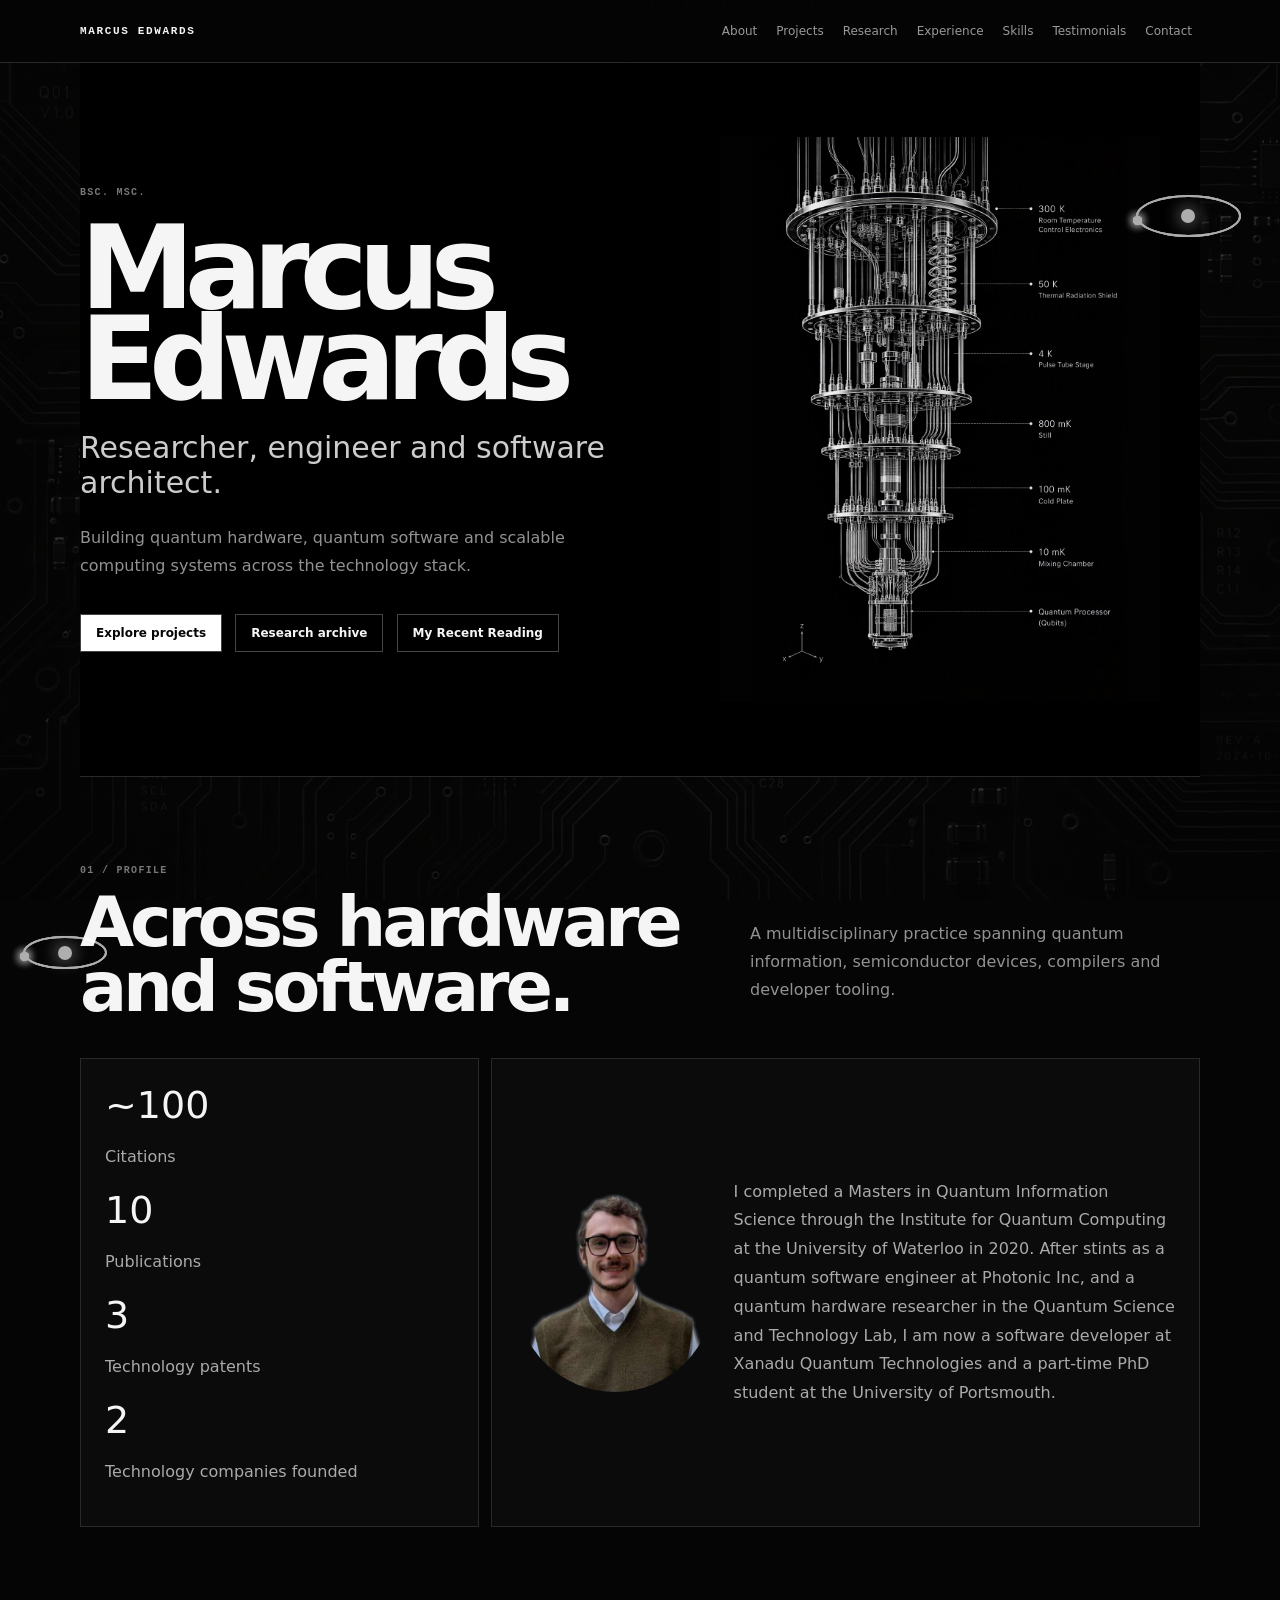
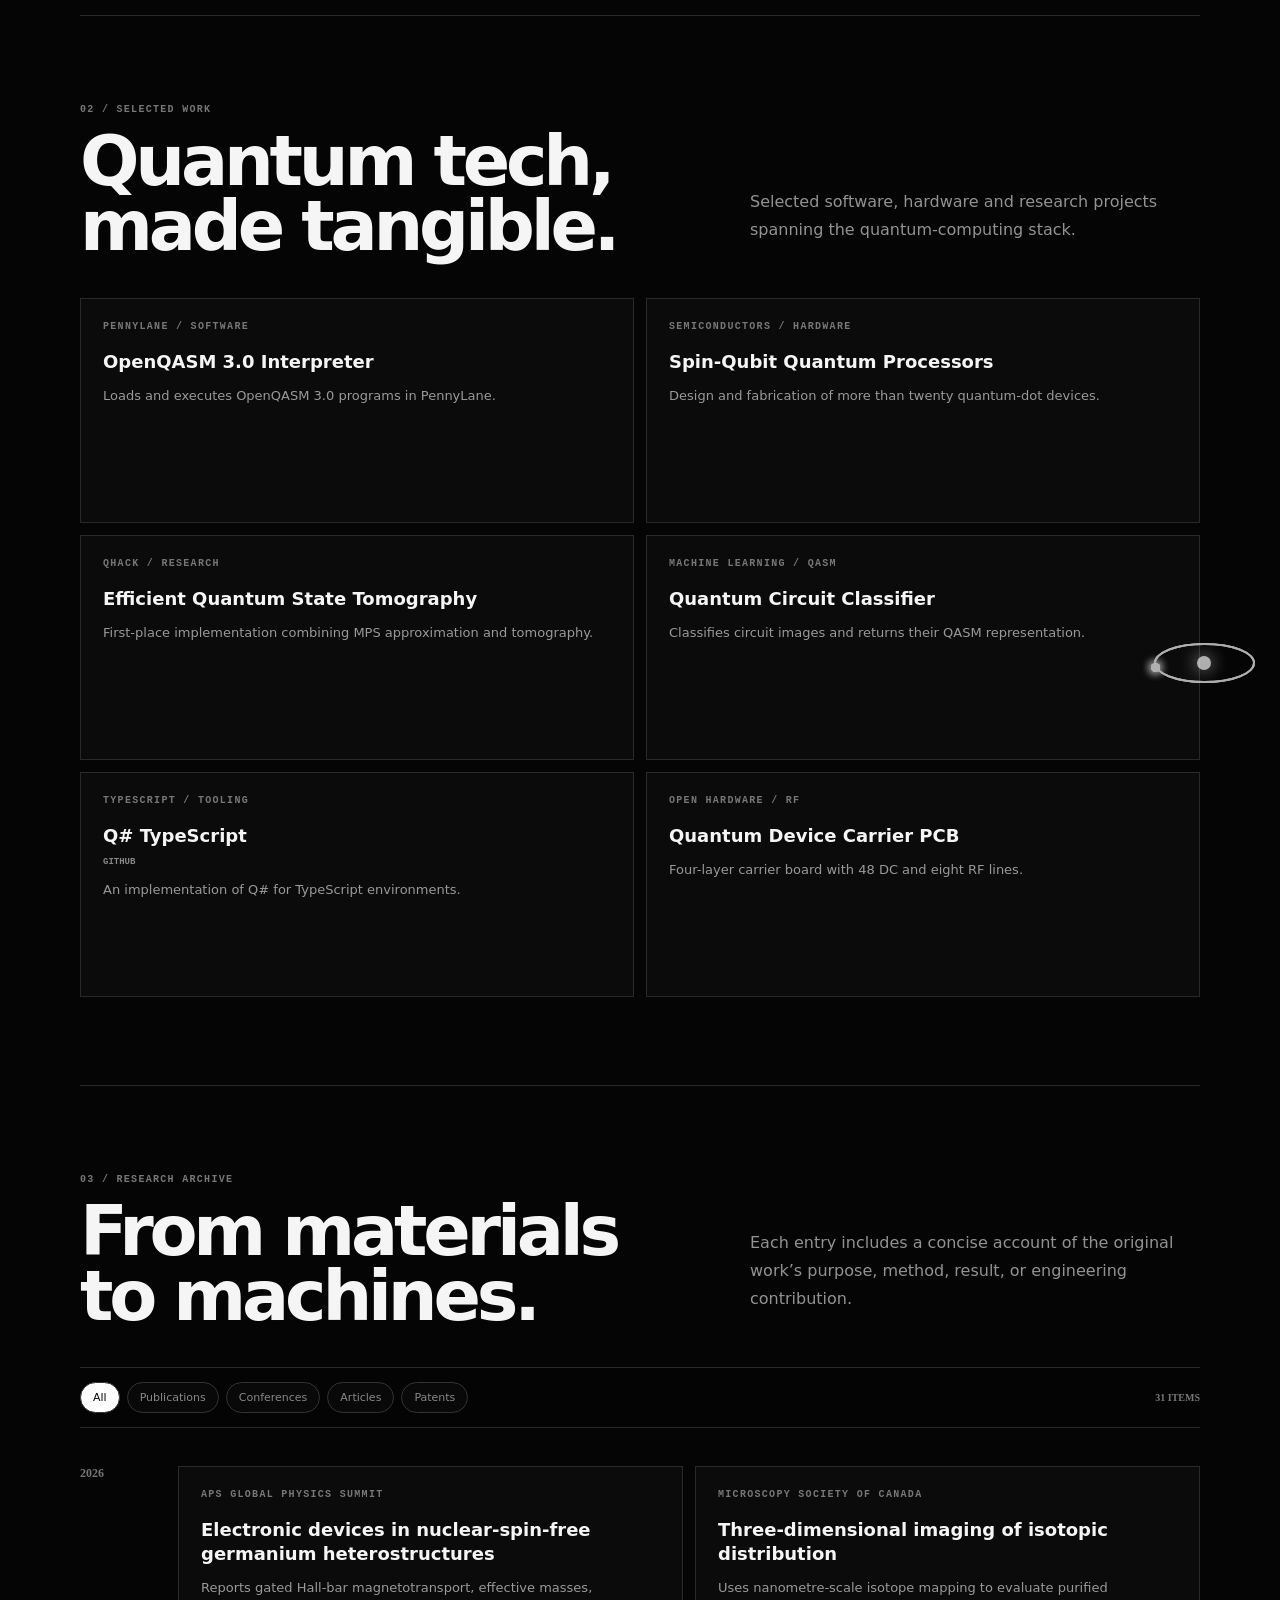
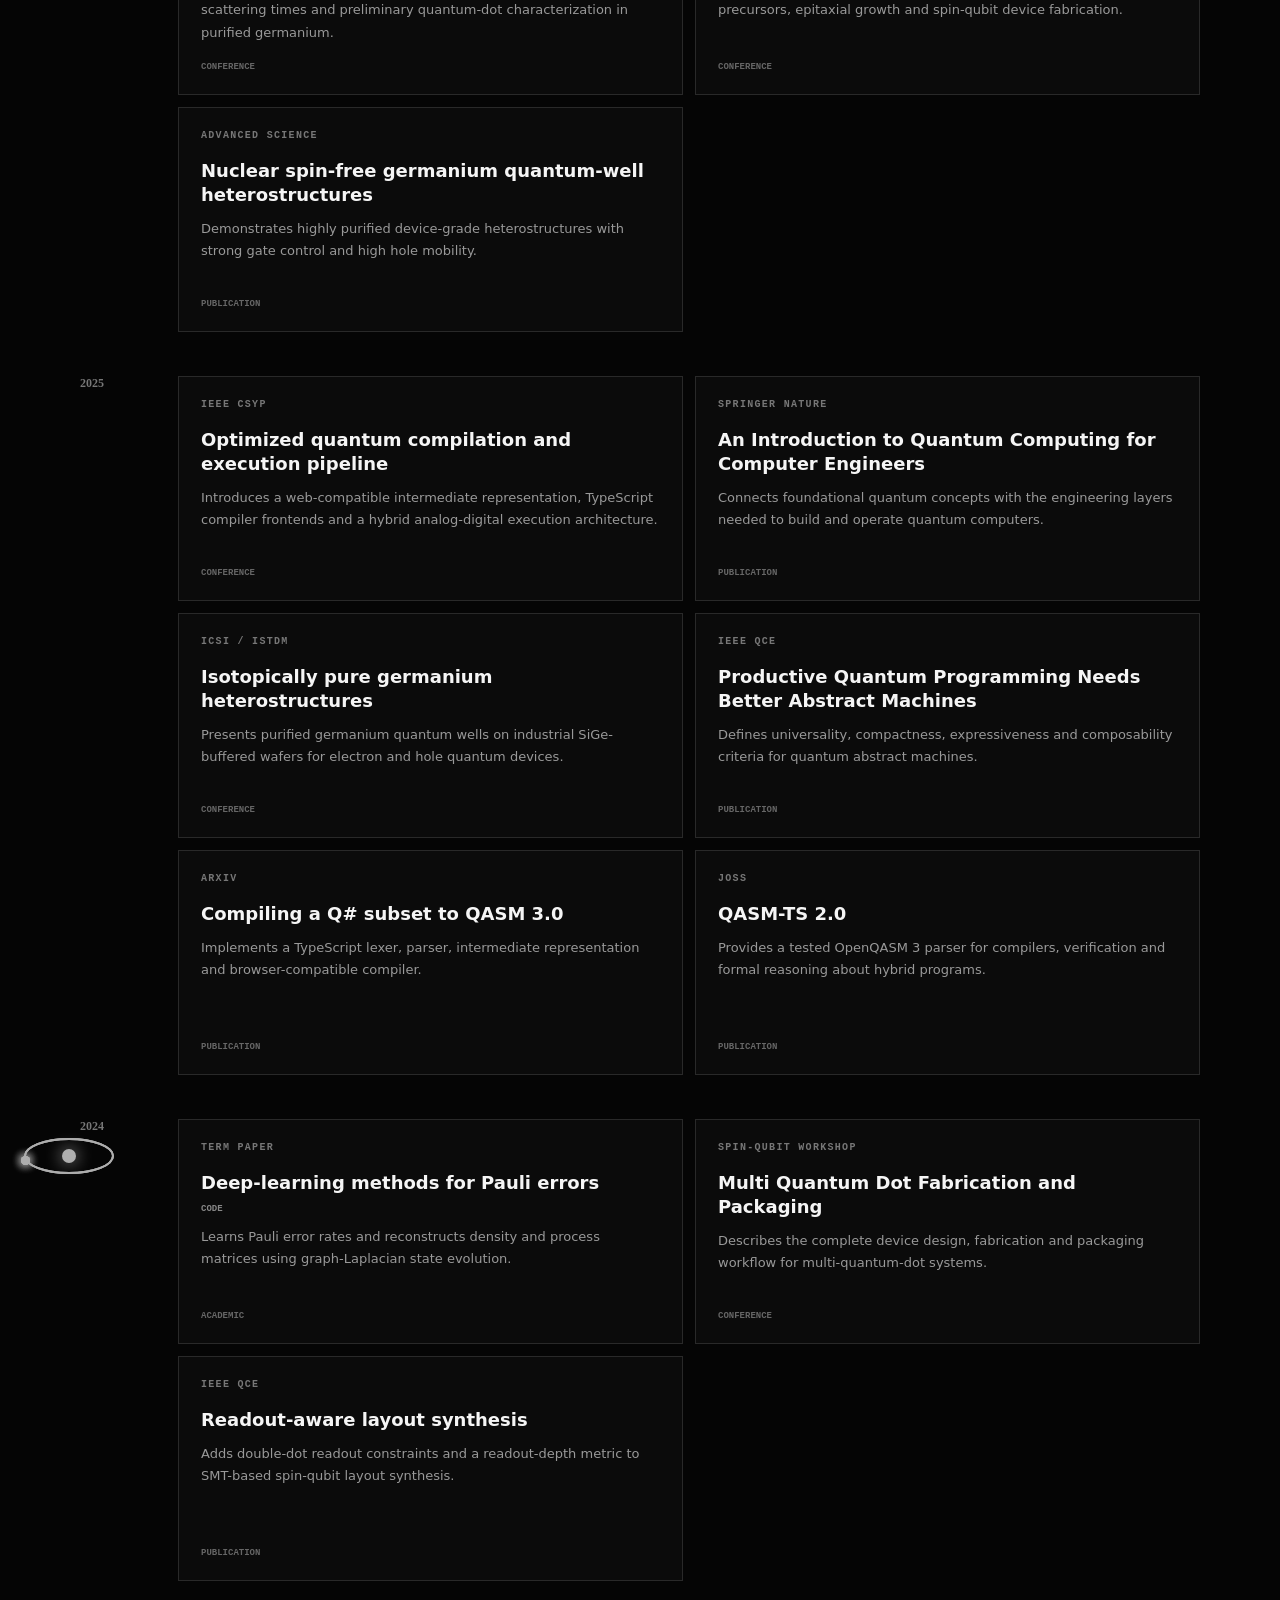
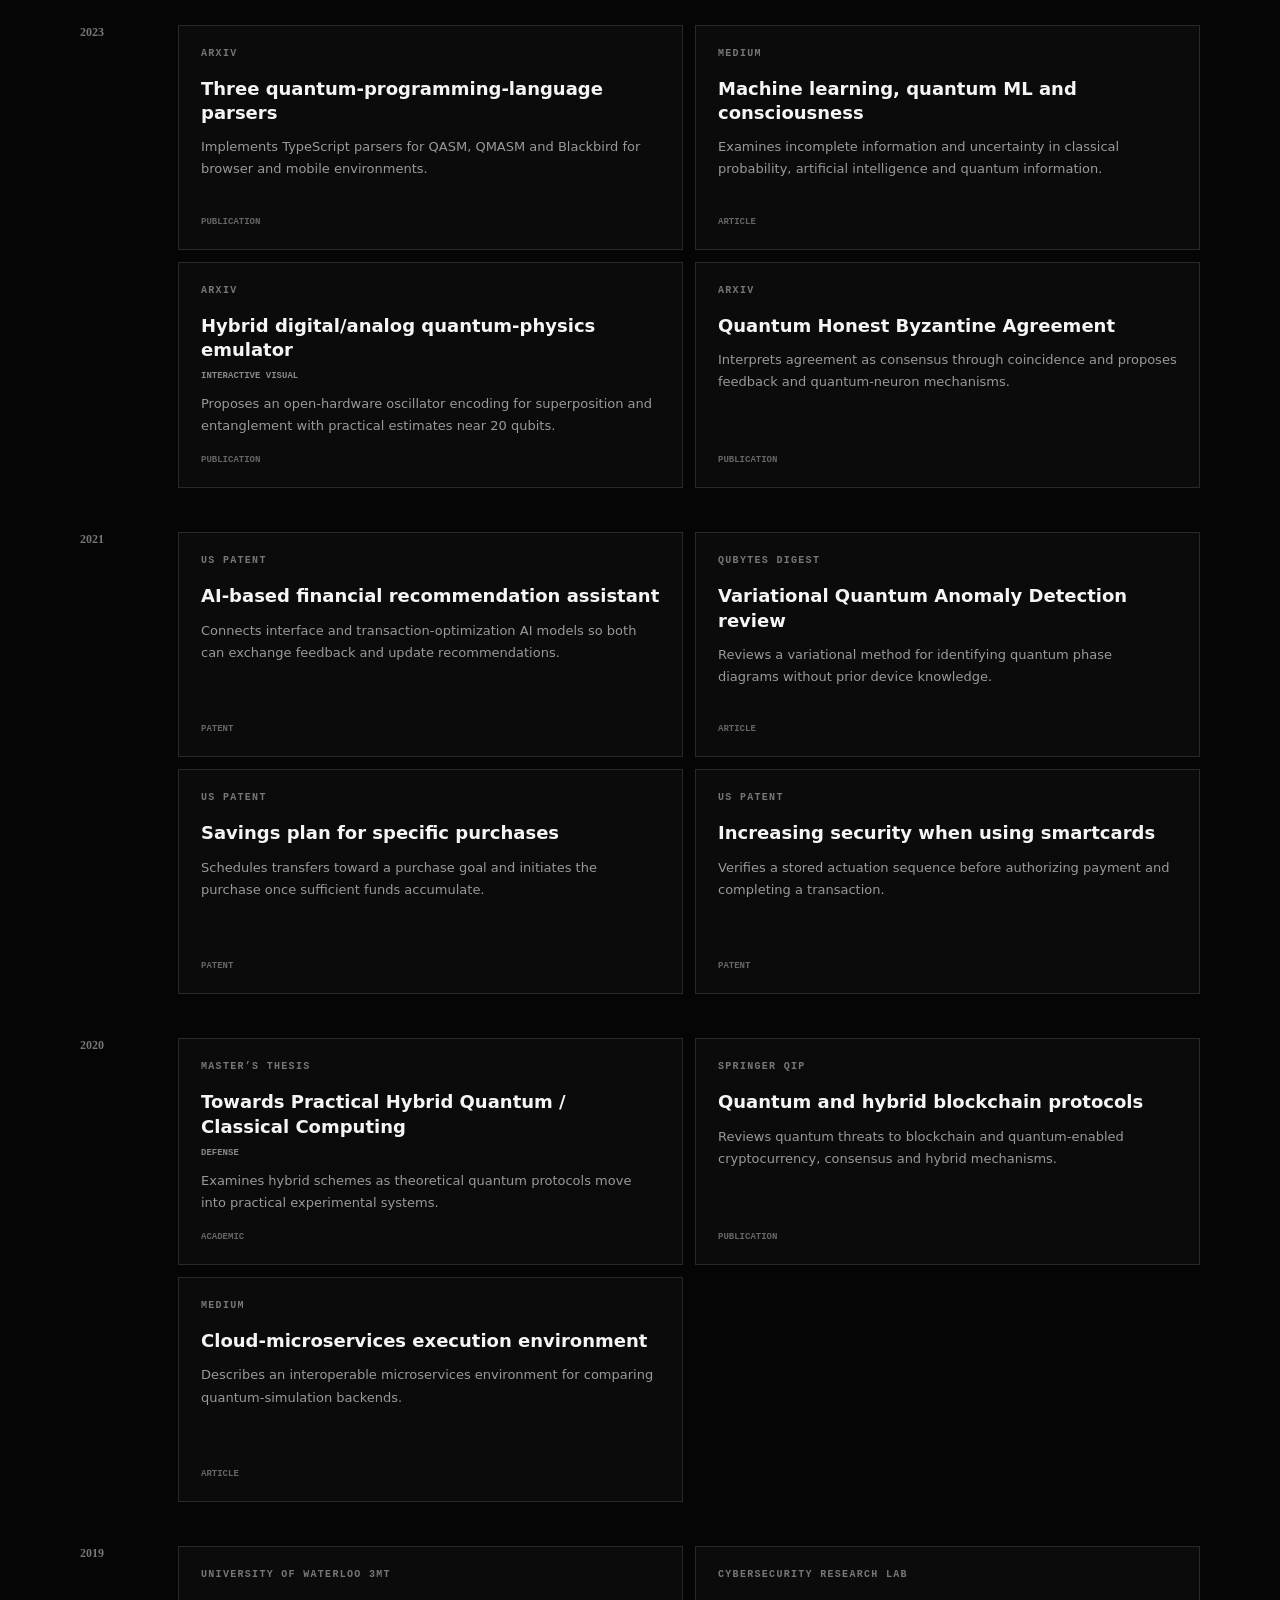
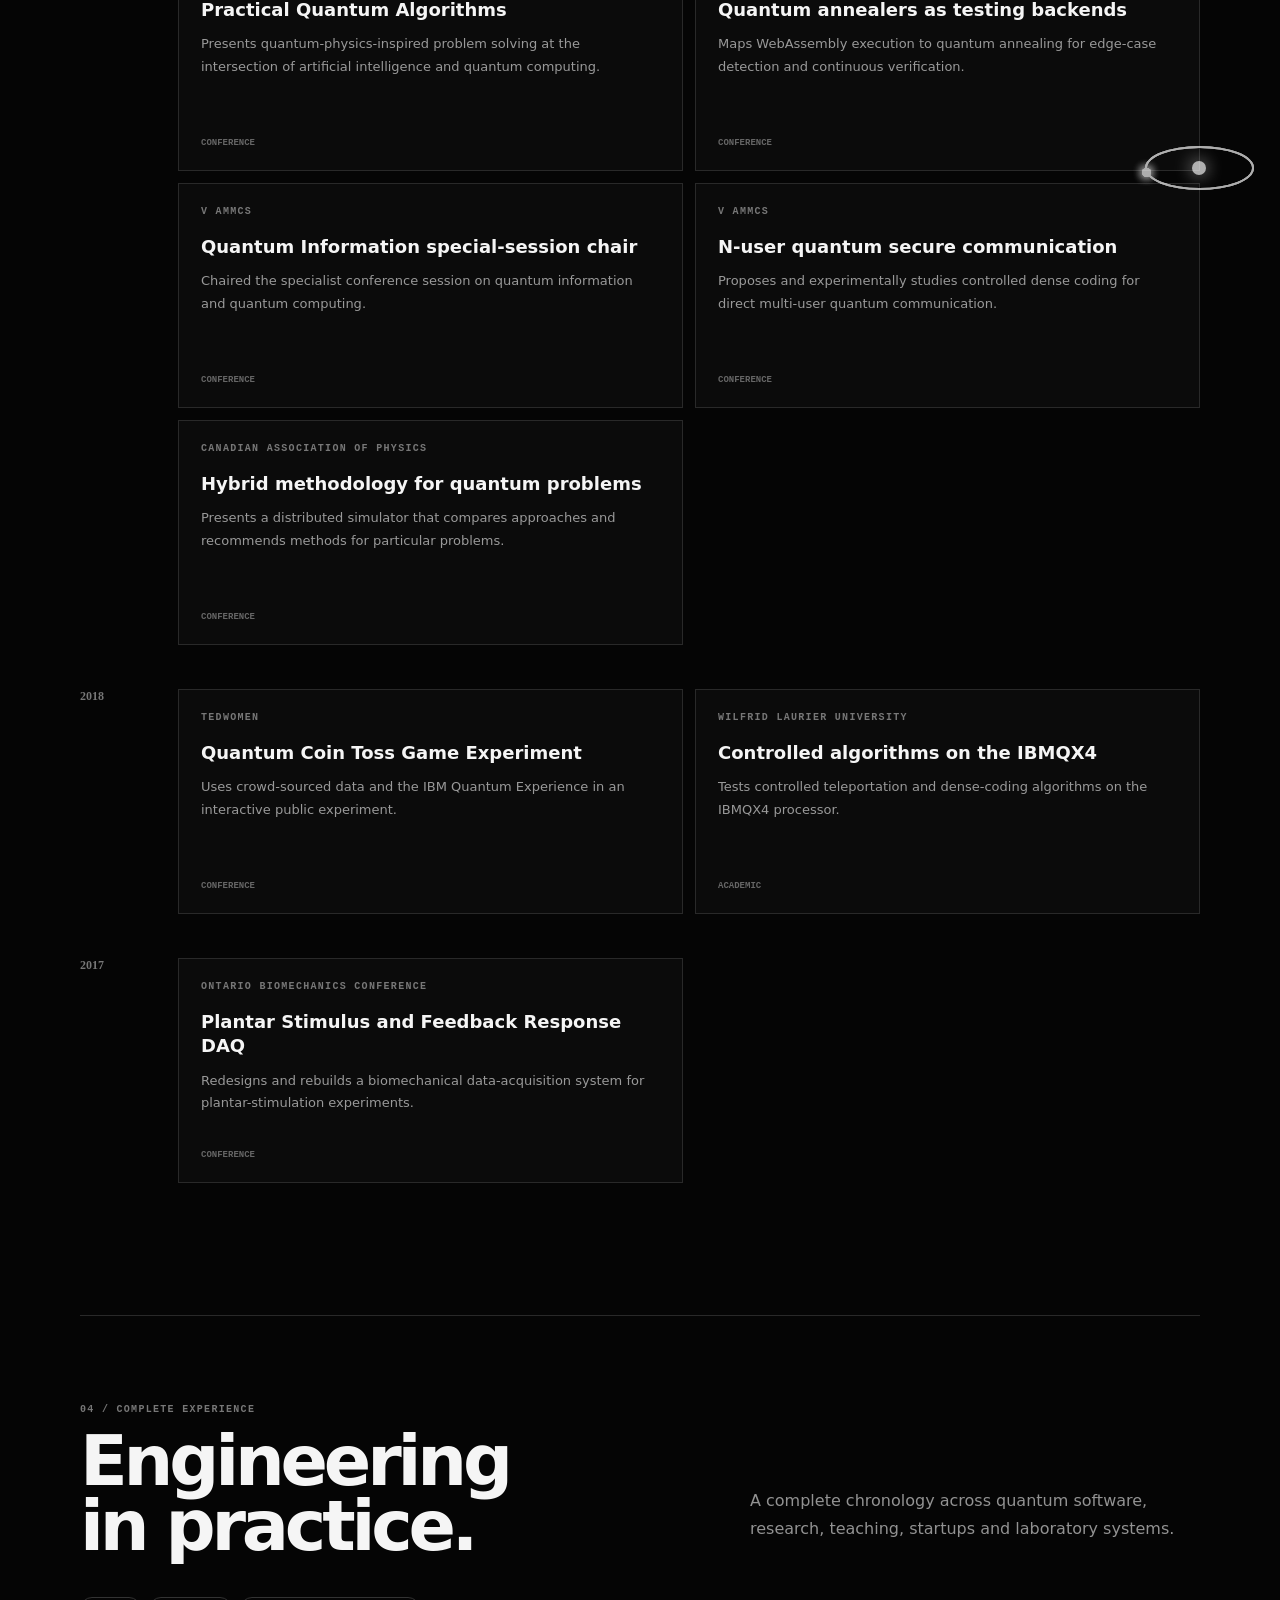
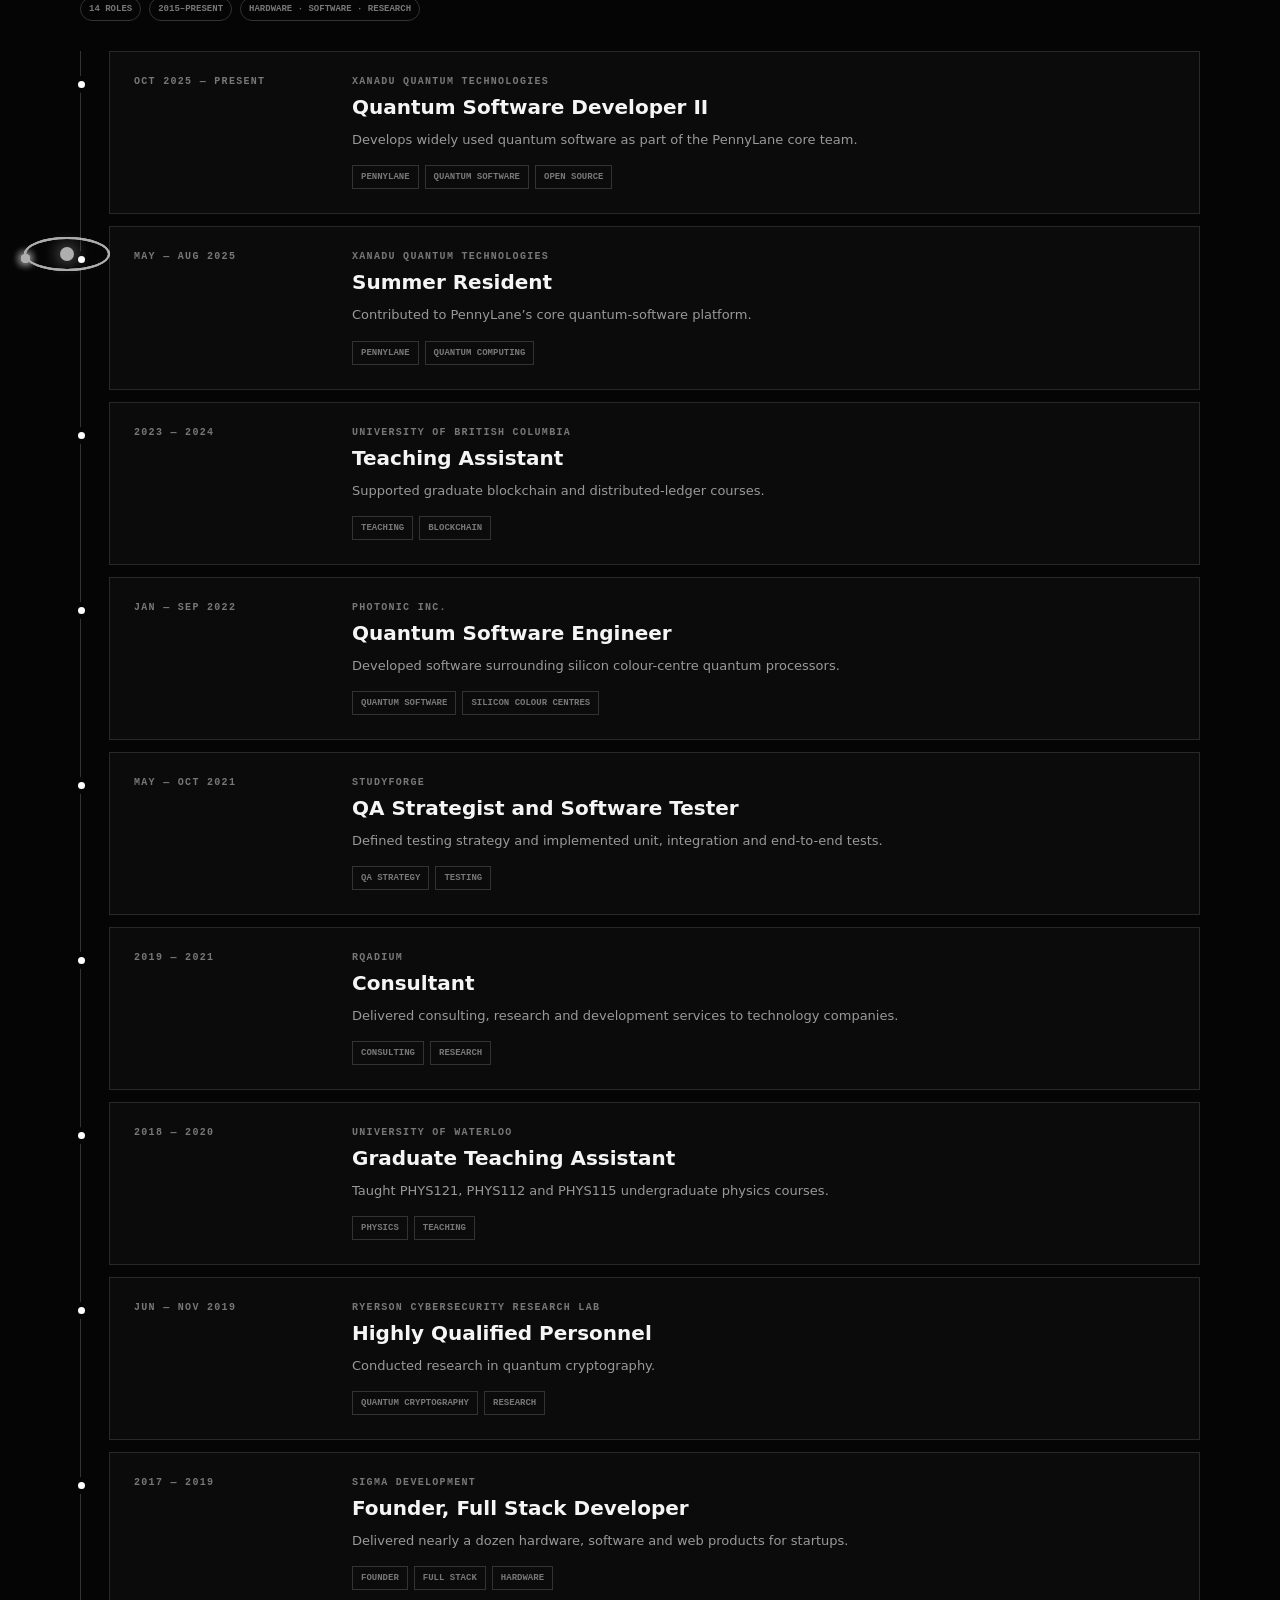
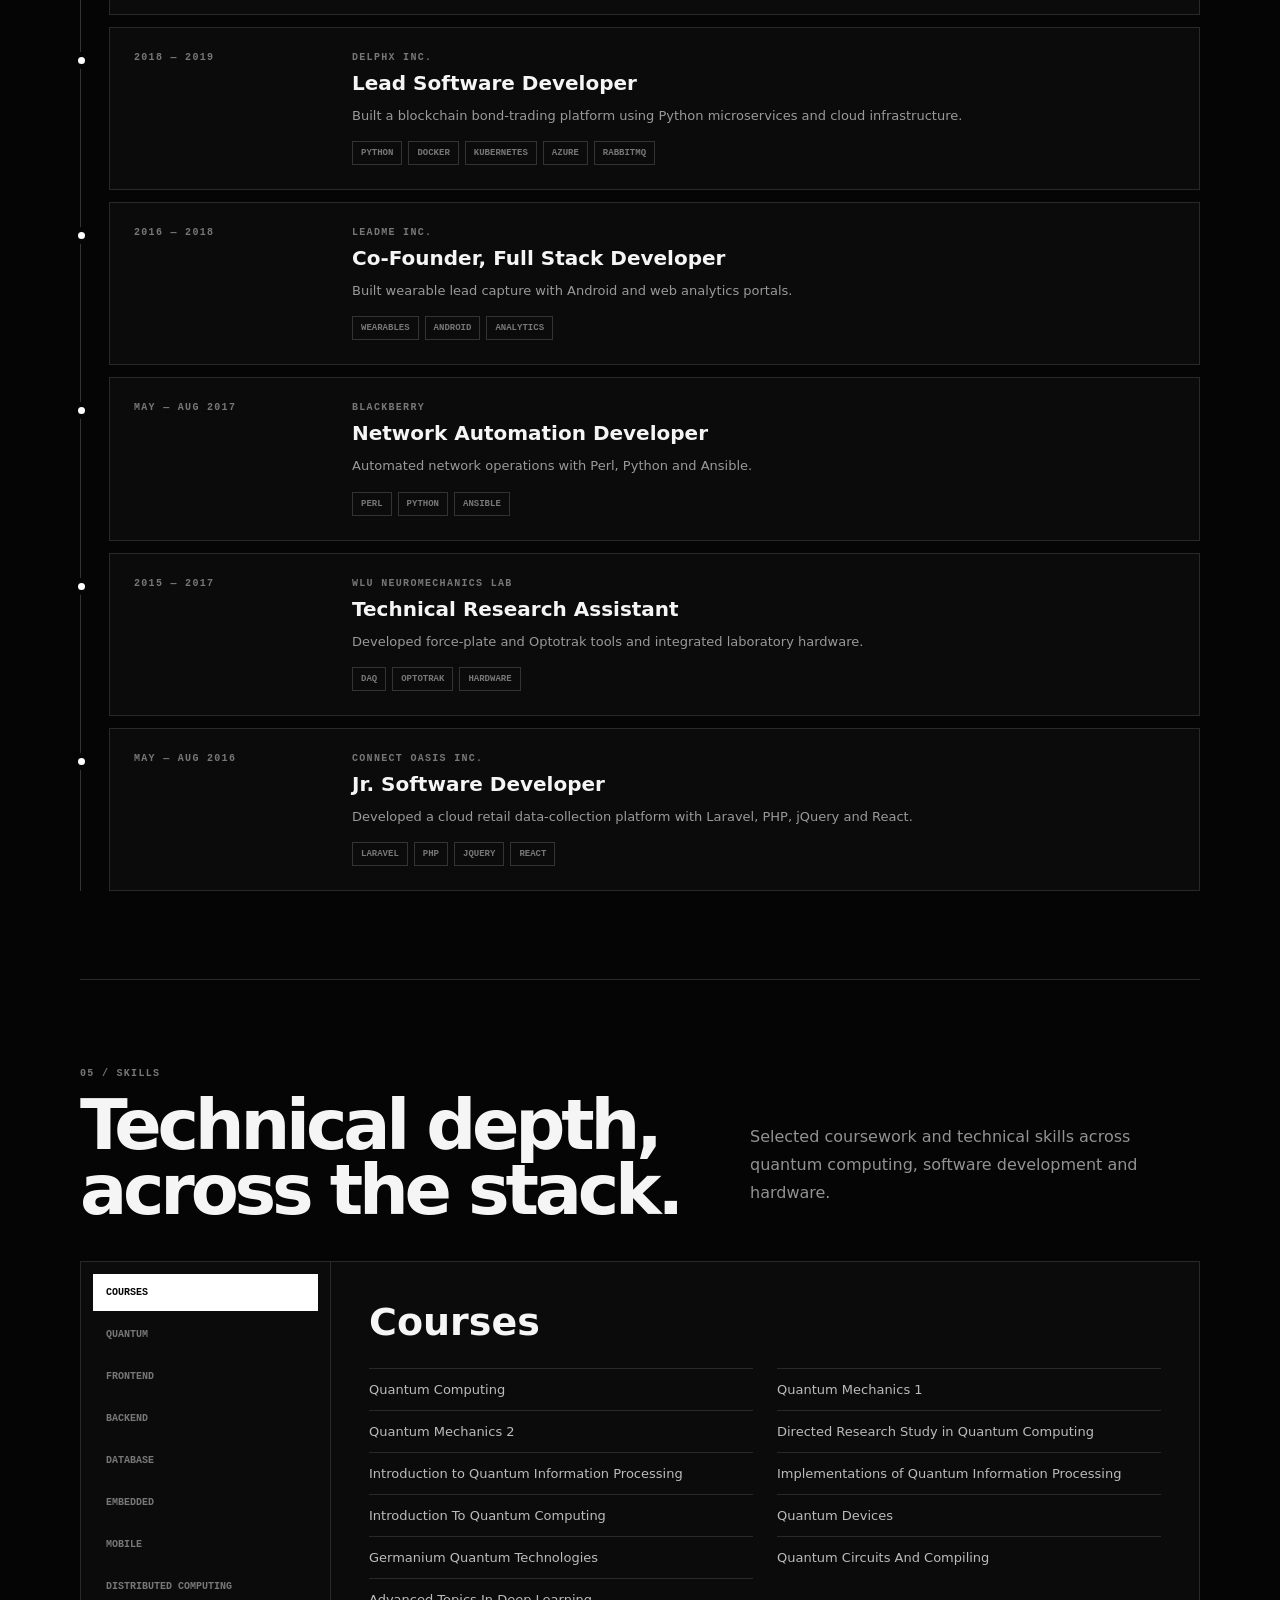
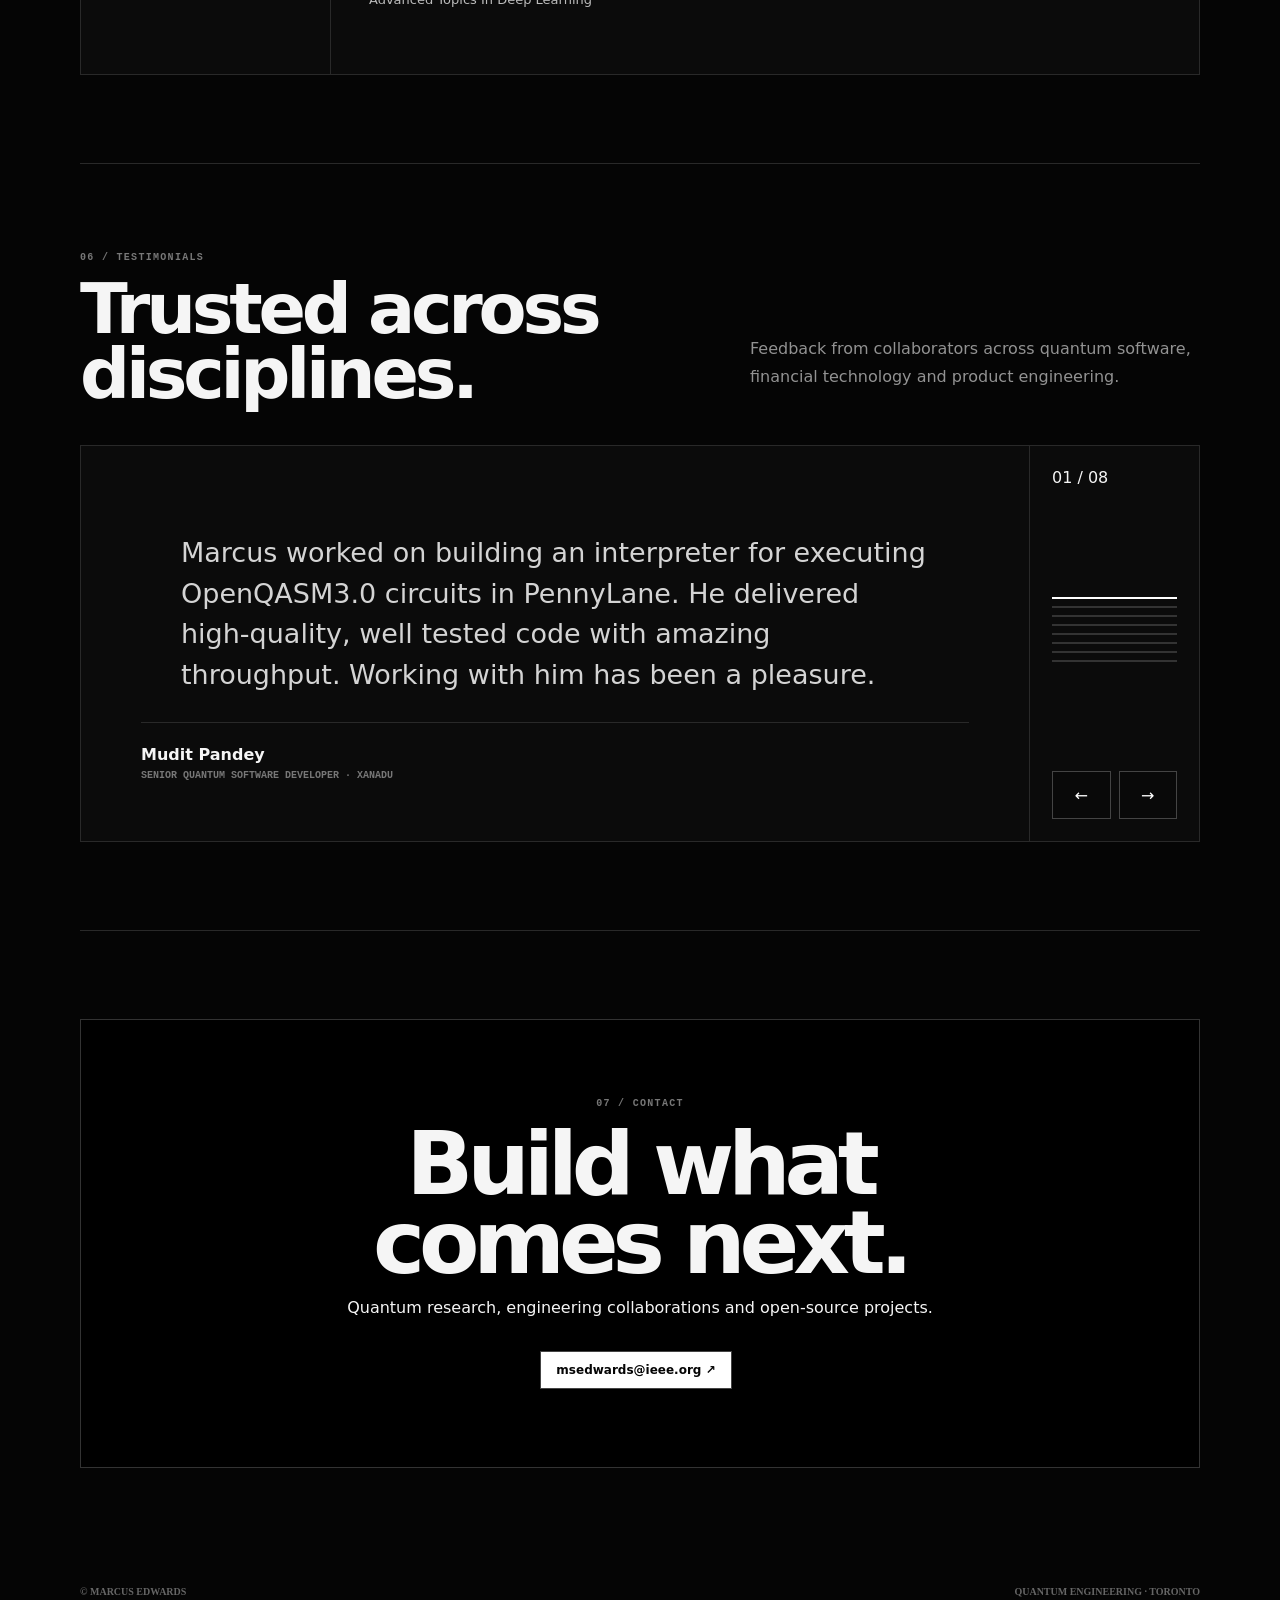
==== marcus-edwards-portfolio.html @ 4d4debf1 "Init" ====
<!doctype html>
<html lang="en">

<head>
    <meta charset="utf-8">
    <meta name="viewport" content="width=device-width,initial-scale=1">
    <meta name="description" content="Marcus Edwards quantum engineering portfolio">
    <link rel="icon" href="data:image/svg+xml,%3Csvg xmlns='http://www.w3.org/2000/svg' viewBox='0 0 64 64'%3E%3Crect width='64' height='64' rx='14' fill='%23050505'/%3E%3Cg fill='none' stroke='white' stroke-width='2.5'%3E%3Cellipse cx='32' cy='32' rx='24' ry='9'/%3E%3Cellipse cx='32' cy='32' rx='24' ry='9' transform='rotate(60 32 32)'/%3E%3Cellipse cx='32' cy='32' rx='24' ry='9' transform='rotate(120 32 32)'/%3E%3C/g%3E%3Ccircle cx='32' cy='32' r='4' fill='white'/%3E%3C/svg%3E">
    <title>Marcus Edwards | Quantum Engineer</title>
    <style>
        :root {
            --b: #050505;
            --p: #0b0b0b;
            --l: #292929;
            --t: #f5f5f5;
            --m: #929292;
            color-scheme: dark
        }

        * {
            box-sizing: border-box
        }

        html {
            scroll-behavior: smooth
        }

        body {
            position: relative;
            margin: 0;
            background: var(--b);
            color: var(--t);
            font-family: Inter, ui-sans-serif, system-ui, -apple-system, BlinkMacSystemFont, "Segoe UI", sans-serif;
            overflow-x: hidden
        }

        body:before {
            content: "";
            position: fixed;
            inset: 0;
            z-index: 0;
            background: url("circuit-background.png") center / cover no-repeat;
            opacity: .2;
            pointer-events: none
        }

        a {
            color: inherit
        }

        .site {
            position: relative;
            z-index: 1;
            overflow: hidden
        }

        .wrap,
        .navin {
            width: min(1120px, calc(100% - 32px));
            margin: auto
        }

        .nav {
            position: sticky;
            top: 0;
            z-index: 40;
            background: #050505ef;
            border-bottom: 1px solid var(--l);
            backdrop-filter: blur(14px)
        }

        .navin {
            min-height: 62px;
            display: flex;
            align-items: center;
            justify-content: space-between;
            gap: 16px
        }

        .brand {
            font: 700 11px ui-monospace, monospace;
            letter-spacing: .15em;
            text-decoration: none
        }

        .links {
            display: flex;
            gap: 3px
        }

        .links a {
            padding: 8px;
            color: #999;
            text-decoration: none;
            font-size: 12px
        }

        .links a:hover,
        .links a:focus-visible {
            color: #fff;
            outline: 1px solid #555
        }

        .hero {
            min-height: 680px;
            display: grid;
            grid-template-columns: 1.03fr .97fr;
            gap: 48px;
            align-items: center;
            padding: 58px 0;
            position: relative;
            z-index: 2;
            background-color: black;
        }

        .eyebrow,
        .idx,
        .meta,
        .date,
        .company {
            color: #777;
            font: 700 10px ui-monospace, monospace;
            letter-spacing: .13em;
            text-transform: uppercase
        }

        .hero h1 {
            font-size: clamp(62px, 9vw, 116px);
            line-height: .79;
            letter-spacing: -.085em;
            font-weight: 580;
            margin: 25px 0
        }

        .hero h2 {
            font-size: clamp(20px, 3vw, 30px);
            font-weight: 440;
            color: #ccc
        }

        .hero p,
        .head p {
            color: var(--m);
            line-height: 1.75
        }

        .btn {
            display: inline-flex;
            margin: 18px 8px 0 0;
            padding: 11px 15px;
            border: 1px solid #444;
            text-decoration: none;
            font-size: 12px;
            font-weight: 750
        }

        .btn.primary {
            background: #fff;
            color: #050505
        }

        .sketch {
            position: relative;
            min-height: 565px;
            background: #020202;
            display: grid;
            place-items: center
        }

        .sketch img {
            display: block;
            width: 100%;
            height: 565px;
            object-fit: contain
        }

        .sec {
            position: relative;
            z-index: 2;
            padding: 88px 0;
            border-top: 1px solid var(--l);
            scroll-margin-top: 62px;
        }

        .head {
            display: grid;
            grid-template-columns: 1fr minmax(270px, 450px);
            gap: 38px;
            align-items: end;
            margin-bottom: 38px
        }

        .head h2 {
            font-size: clamp(40px, 6vw, 70px);
            line-height: .93;
            letter-spacing: -.06em;
            font-weight: 580;
            margin: 14px 0 0
        }

        .grid {
            display: grid;
            grid-template-columns: repeat(2, minmax(0, 1fr));
            gap: 12px
        }

        .card {
            display: flex;
            flex-direction: column;
            min-height: 225px;
            padding: 22px;
            border: 1px solid var(--l);
            background: var(--p);
            transition: .25s
        }

        .card:hover {
            border-color: #666;
            transform: translateY(-3px);
            background: #111
        }

        .card h3 {
            font-size: 18px;
            line-height: 1.35;
            margin: 18px 0 11px
        }

        .card h3 a {
            text-decoration: none
        }

        .card h3 a:hover,
        .card h3 a:focus-visible,
        .resource-links a:hover,
        .resource-links a:focus-visible {
            text-decoration: underline
        }

        .resource-links {
            display: flex;
            gap: 12px;
            margin: -2px 0 12px;
            font: 700 9px ui-monospace, monospace;
            text-transform: uppercase
        }

        .resource-links a {
            color: #888;
            text-decoration: none
        }

        .card p {
            color: #999;
            font-size: 13px;
            line-height: 1.7;
            margin: 0
        }

        .type {
            margin-top: auto;
            padding-top: 18px;
            color: #666;
            font: 700 9px ui-monospace, monospace;
            text-transform: uppercase
        }

        .profile {
            display: grid;
            grid-template-columns: .72fr 1.28fr;
            gap: 12px
        }

        .box {
            padding: 24px;
            border: 1px solid var(--l);
            background: var(--p)
        }

        .box p {
            color: #aaa;
            line-height: 1.8
        }

        .bio-box {
            display: grid;
            grid-template-columns: minmax(140px, 30%) 1fr;
            gap: 20px;
            align-items: center
        }

        .bio-box img {
            display: block;
            width: 100%;
            aspect-ratio: 1;
            object-fit: cover;
            object-position: center 24%;
            border-radius: 50%
        }

        .stat {
            font-size: 38px
        }

        .toolbar {
            position: sticky;
            top: 62px;
            z-index: 12;
            display: flex;
            gap: 7px;
            flex-wrap: wrap;
            padding: 14px 0;
            background: #050505f5;
            border-block: 1px solid var(--l)
        }

        button {
            font: inherit
        }

        .filter {
            border: 1px solid #333;
            border-radius: 999px;
            background: #090909;
            color: #888;
            padding: 8px 12px;
            font-size: 11px;
            cursor: pointer
        }

        .filter.active {
            background: #fff;
            color: #050505
        }

        .count {
            margin-left: auto;
            color: #777;
            font: 700 10px ui-monospace;
            align-self: center
        }

        .years {
            padding-top: 38px
        }

        .year {
            display: grid;
            grid-template-columns: 78px 1fr;
            gap: 20px;
            margin-bottom: 44px
        }

        .year-label {
            color: #777;
            font: 700 12px ui-monospace
        }

        .roles {
            display: grid;
            gap: 12px;
            padding-left: 28px;
            border-left: 1px solid #333
        }

        .role {
            position: relative;
            display: grid;
            grid-template-columns: 190px 1fr;
            gap: 28px;
            padding: 24px;
            border: 1px solid var(--l);
            background: var(--p)
        }

        .role:before {
            content: "";
            position: absolute;
            left: -32px;
            top: 29px;
            width: 7px;
            height: 7px;
            border-radius: 50%;
            background: #fff;
            box-shadow: 0 0 0 5px var(--b)
        }

        .role h3 {
            margin: 8px 0 10px;
            font-size: 20px
        }

        .role p {
            margin: 0;
            color: #999;
            font-size: 13px;
            line-height: 1.7
        }

        .tags {
            display: flex;
            gap: 6px;
            flex-wrap: wrap;
            margin-top: 14px
        }

        .tag,
        .pill {
            padding: 6px 8px;
            border: 1px solid #333;
            color: #777;
            font: 700 9px ui-monospace, monospace;
            text-transform: uppercase
        }

        .summary {
            display: flex;
            gap: 8px;
            flex-wrap: wrap;
            margin-bottom: 30px
        }

        .pill {
            border-radius: 999px
        }

        .skills {
            display: grid;
            grid-template-columns: 250px 1fr;
            border: 1px solid var(--l);
            background: var(--p)
        }

        .tabs {
            padding: 12px;
            border-right: 1px solid var(--l);
            display: grid;
            gap: 5px;
            align-content: start
        }

        .tab {
            padding: 12px;
            border: 1px solid transparent;
            background: transparent;
            color: #777;
            text-align: left;
            font: 700 10px ui-monospace, monospace;
            text-transform: uppercase;
            cursor: pointer
        }

        .tab.active {
            background: #fff;
            color: #050505
        }

        .panel {
            padding: 38px;
            min-height: 380px
        }

        .panel h3 {
            font-size: 38px;
            margin: 0 0 24px
        }

        .skill-list {
            display: grid;
            grid-template-columns: 1fr 1fr;
            gap: 0 24px;
            list-style: none;
            padding: 0
        }

        .skill-list li {
            padding: 13px 0;
            border-top: 1px solid #292929;
            color: #bbb;
            font-size: 13px
        }

        .test {
            display: grid;
            grid-template-columns: 1fr 170px;
            min-height: 390px;
            border: 1px solid var(--l);
            background: var(--p)
        }

        .quote {
            padding: clamp(28px, 6vw, 60px);
            display: flex;
            flex-direction: column
        }

        .copy {
            font-size: clamp(18px, 2.4vw, 27px);
            line-height: 1.5;
            color: #d4d4d4
        }

        .person {
            margin-top: auto;
            padding-top: 22px;
            border-top: 1px solid #292929
        }

        .person span {
            display: block;
            margin-top: 6px;
            color: #777;
            font: 700 10px ui-monospace, monospace;
            text-transform: uppercase
        }

        .testside {
            padding: 22px;
            border-left: 1px solid var(--l);
            display: flex;
            flex-direction: column;
            justify-content: space-between
        }

        .dots {
            display: grid;
            gap: 7px
        }

        .dot {
            height: 2px;
            border: 0;
            background: #333;
            cursor: pointer
        }

        .dot.active {
            background: #fff
        }

        .controls {
            display: grid;
            grid-template-columns: 1fr 1fr;
            gap: 8px
        }

        .controls button {
            min-height: 48px;
            border: 1px solid #444;
            background: #090909;
            color: #fff;
            cursor: pointer
        }

        .contact {
            text-align: center;
            padding: 78px 24px;
            border: 1px solid #333;
            background-color: black;
        }

        .contact h2 {
            font-size: clamp(44px, 8vw, 88px);
            line-height: .9;
            letter-spacing: -.07em;
            margin: 15px
        }

        .foot {
            display: flex;
            justify-content: space-between;
            padding: 30px 0 45px;
            color: #666;
            font: 700 10px ui-monospace
        }

        .atom {
            --s: 120px;
            --d: 15s;
            position: absolute;
            z-index: 7;
            width: var(--s);
            height: var(--s);
            pointer-events: none;
            opacity: .68
        }

        .nucleus {
            position: absolute;
            left: 50%;
            top: 50%;
            z-index: 4;
            width: 14px;
            height: 14px;
            border-radius: 50%;
            background: #fff;
            box-shadow: 0 0 18px #fff;
            transform: translate(-50%, -50%)
        }

        .orbit {
            position: absolute;
            left: 10%;
            top: 34%;
            width: 80%;
            height: 32%;
            border: 2px solid #ffffffdd;
            border-radius: 50%;
            transform-origin: center
        }

        .o1 {
            animation: r1 var(--d) linear infinite
        }

        .o2 {
            animation: r2 calc(var(--d)*1.1) linear infinite reverse
        }

        .o3 {
            animation: r3 calc(var(--d)*.9) linear infinite
        }

        .electron {
            position: absolute;
            left: -5px;
            top: 50%;
            width: 9px;
            height: 9px;
            border-radius: 50%;
            background: #fff;
            box-shadow: 0 0 10px #fff
        }

        .a1 {
            top: 150px;
            right: 2%;
            --s: 132px
        }

        .a2 {
            top: 900px;
            left: 1%;
            --s: 105px
        }

        .a3 {
            top: 2200px;
            right: 1%;
            --s: 126px
        }

        .a4 {
            top: 4300px;
            left: 1%;
            --s: 112px
        }

        .a5 {
            top: 6500px;
            right: 1%;
            --s: 136px
        }

        .a6 {
            top: 8200px;
            left: 1%;
            --s: 108px
        }

        @keyframes r1 {
            to {
                transform: rotate(360deg)
            }
        }

        @keyframes r2 {
            from {
                transform: rotate(60deg)
            }

            to {
                transform: rotate(420deg)
            }
        }

        @keyframes r3 {
            from {
                transform: rotate(-60deg)
            }

            to {
                transform: rotate(300deg)
            }
        }

        @media(max-width:820px) {
            .links {
                display: none
            }

            .hero,
            .head,
            .profile,
            .skills,
            .test {
                grid-template-columns: 1fr
            }

            .bio-box {
                grid-template-columns: 1fr
            }

            .bio-box img {
                max-width: 220px;
                margin: auto
            }

            .grid,
            .skill-list {
                grid-template-columns: 1fr
            }

            .year,
            .role {
                grid-template-columns: 1fr
            }

            .tabs {
                grid-template-columns: 1fr 1fr;
                border-right: 0;
                border-bottom: 1px solid var(--l)
            }

            .testside {
                border-left: 0;
                border-top: 1px solid var(--l);
                gap: 20px
            }

            .foot {
                flex-direction: column;
                gap: 8px
            }

            .atom:nth-child(odd) {
                right: -45px
            }

            .atom:nth-child(even) {
                left: -45px
            }
        }

        @media(prefers-reduced-motion:reduce) {
            html {
                scroll-behavior: auto
            }

            .orbit {
                animation: none !important
            }

            .card:hover {
                transform: none
            }
        }
    </style>
</head>

<body>
    <div class="site" id="site">
        <div id="atoms"></div>
        <nav class="nav">
            <div class="navin"><a class="brand" href="#home">MARCUS EDWARDS</a>
                <div class="links"><a href="#about">About</a><a href="#projects">Projects</a><a
                        href="#research">Research</a><a href="#experience">Experience</a><a href="#skills">Skills</a><a
                        href="#testimonials">Testimonials</a><a href="#contact">Contact</a></div>
            </div>
        </nav>
        <main class="wrap">
            <section id="home" class="hero">
                <div>
                    <div class="eyebrow">BSc. MSc.</div>
                    <h1>Marcus<br>Edwards</h1>
                    <h2>Researcher, engineer and software architect.</h2>
                    <p>
                        Building quantum hardware, quantum software and scalable computing systems across the technology
                        stack.
                    </p>
                    <a class="btn primary" href="#projects">Explore projects</a>
                    <a class="btn" href="#research">Research archive</a>
                    <a class="btn". href="https://marcusedwards.me/my-reading-library/">My Recent Reading</a>
                </div>
                <figure class="sketch">
                    <img src="chandelier.png"
                        alt="Technical illustration of a dilution refrigerator, showing temperature stages down to a quantum processor.">
                </figure>
            </section>
            <section id="about" class="sec">
                <header class="head">
                    <div>
                        <div class="idx">01 / Profile</div>
                        <h2>Across hardware<br>and software.</h2>
                    </div>
                    <p>A multidisciplinary practice spanning quantum information, semiconductor devices, compilers and
                        developer tooling.</p>
                </header>
                <div class="profile">
                    <div class="box">
                        <div class="stat">~100</div>
                        <p>Citations</p>
                        <div class="stat">10</div>
                        <p>Publications</p>
                        <div class="stat">3</div>
                        <p>Technology patents</p>
                        <div class="stat">2</div>
                        <p>Technology companies founded</p>
                    </div>
                    <div class="box bio-box">
                        <img src="sweater_profile.png" alt="Portrait of Marcus Edwards wearing a sweater vest.">
                        <div>
                            <p>
                                I completed a Masters in Quantum Information Science through the Institute for Quantum
                                Computing at the University of Waterloo in 2020. After stints as a quantum software
                                engineer at Photonic Inc, and a quantum hardware researcher in the Quantum Science and
                                Technology Lab, I am now a software developer at Xanadu Quantum Technologies and a part-time
                                PhD student at the University of Portsmouth. 
                            </p>
                        </div>
                    </div>
                </div>
            </section>
            <section id="projects" class="sec">
                <header class="head">
                    <div>
                        <div class="idx">02 / Selected work</div>
                        <h2>Quantum tech,<br>made tangible.</h2>
                    </div>
                    <p>Selected software, hardware and research projects spanning the quantum-computing stack.</p>
                </header>
                <div class="grid" id="projectsGrid"></div>
            </section>
            <section id="research" class="sec">
                <header class="head">
                    <div>
                        <div class="idx">03 / Research archive</div>
                        <h2>From materials<br>to machines.</h2>
                    </div>
                    <p>Each entry includes a concise account of the original work’s purpose, method, result, or
                        engineering contribution.</p>
                </header>
                <div class="toolbar"><button class="filter active" data-f="all">All</button><button class="filter"
                        data-f="publication">Publications</button><button class="filter"
                        data-f="conference">Conferences</button><button class="filter"
                        data-f="article">Articles</button><button class="filter" data-f="patent">Patents</button><span
                        class="count"></span></div>
                <div class="years"></div>
            </section>
            <section id="experience" class="sec">
                <header class="head">
                    <div>
                        <div class="idx">04 / Complete experience</div>
                        <h2>Engineering<br>in practice.</h2>
                    </div>
                    <p>A complete chronology across quantum software, research, teaching, startups and laboratory
                        systems.</p>
                </header>
                <div class="summary"><span class="pill">14 roles</span><span class="pill">2015–present</span><span
                        class="pill">Hardware · software · research</span></div>
                <div class="roles"></div>
            </section>
            <section id="skills" class="sec">
                <header class="head">
                    <div>
                        <div class="idx">05 / Skills</div>
                        <h2>Technical depth,<br>across the stack.</h2>
                    </div>
                    <p>Selected coursework and technical skills across quantum computing, software development and hardware.</p>
                </header>
                <div class="skills">
                    <nav class="tabs"></nav>
                    <div class="panel"></div>
                </div>
            </section>
            <section id="testimonials" class="sec">
                <header class="head">
                    <div>
                        <div class="idx">06 / Testimonials</div>
                        <h2>Trusted across<br>disciplines.</h2>
                    </div>
                    <p>Feedback from collaborators across quantum software, financial technology and product
                        engineering.</p>
                </header>
                <div class="test">
                    <article class="quote">
                        <blockquote class="copy"></blockquote>
                        <footer class="person"><strong></strong><span></span></footer>
                    </article>
                    <aside class="testside">
                        <div class="testcount"></div>
                        <div class="dots"></div>
                        <div class="controls"><button class="prev" aria-label="Previous testimonial">←</button><button
                                class="next" aria-label="Next testimonial">→</button></div>
                    </aside>
                </div>
            </section>
            <section id="contact" class="sec">
                <div class="contact">
                    <div class="idx">07 / Contact</div>
                    <h2>Build what<br>comes next.</h2>
                    <p>Quantum research, engineering collaborations and open-source projects.</p><a class="btn primary"
                        href="mailto:msedwards@ieee.org">msedwards@ieee.org ↗</a>
                </div>
            </section>
            <footer class="foot"><span>© MARCUS EDWARDS</span><span>QUANTUM ENGINEERING · TORONTO</span></footer>
        </main>
    </div>
    <script>
        const root = document.getElementById('site'); root.querySelector('#atoms').innerHTML = Array.from({length: 6}, (_, i) => `<div class="atom a${i + 1}"><i class="nucleus"></i><i class="orbit o1"><b class="electron"></b></i><i class="orbit o2"><b class="electron"></b></i><i class="orbit o3"><b class="electron"></b></i></div>`).join('');
        const P = [['PennyLane / Software', 'OpenQASM 3.0 Interpreter', 'Loads and executes OpenQASM 3.0 programs in PennyLane.'], ['Semiconductors / Hardware', 'Spin-Qubit Quantum Processors', 'Design and fabrication of more than twenty quantum-dot devices.'], ['QHack / Research', 'Efficient Quantum State Tomography', 'First-place implementation combining MPS approximation and tomography.'], ['Machine learning / QASM', 'Quantum Circuit Classifier', 'Classifies circuit images and returns their QASM representation.'], ['TypeScript / Tooling', 'Q# TypeScript', 'An implementation of Q# for TypeScript environments.'], ['Open hardware / RF', 'Quantum Device Carrier PCB', 'Four-layer carrier board with 48 DC and eight RF lines.']];
        const projectLinks = {
            'OpenQASM 3.0 Interpreter': [{label: 'Code', href: 'https://github.com/PennyLaneAI/pennylane/blob/master/pennylane/io/qasm_interpreter.py'}],
            'Spin-Qubit Quantum Processors': [{label: 'APS presentation', href: 'https://meetings-archive.aps.org/smt/2026/mar-g19/7/'}],
            'Efficient Quantum State Tomography': [{label: 'Code', href: 'https://github.com/comp-phys-marc/QHack2024IRL'}],
            'Quantum Circuit Classifier': [{label: 'Code', href: 'https://github.com/comp-phys-marc/circuit-parsers'}],
            'Q# TypeScript': [
                {label: 'NPM', href: 'https://www.npmjs.com/package/q-sharp-ts'},
                {label: 'GitHub', href: 'https://github.com/comp-phys-marc/q-sharp-ts'}
            ],
            'Quantum Device Carrier PCB': [{label: 'Design files', href: 'https://github.com/Quantum-Science-and-Technology-Lab/carrier_PCB'}]
        };
        const R = [['2026', 'conference', 'APS Global Physics Summit', 'Electronic devices in nuclear-spin-free germanium heterostructures', 'Reports gated Hall-bar magnetotransport, effective masses, scattering times and preliminary quantum-dot characterization in purified germanium.'], ['2026', 'conference', 'Microscopy Society of Canada', 'Three-dimensional imaging of isotopic distribution', 'Uses nanometre-scale isotope mapping to evaluate purified precursors, epitaxial growth and spin-qubit device fabrication.'], ['2026', 'publication', 'Advanced Science', 'Nuclear spin-free germanium quantum-well heterostructures', 'Demonstrates highly purified device-grade heterostructures with strong gate control and high hole mobility.'], ['2025', 'conference', 'IEEE CSYP', 'Optimized quantum compilation and execution pipeline', 'Introduces a web-compatible intermediate representation, TypeScript compiler frontends and a hybrid analog-digital execution architecture.'], ['2025', 'publication', 'Springer Nature', 'An Introduction to Quantum Computing for Computer Engineers', 'Connects foundational quantum concepts with the engineering layers needed to build and operate quantum computers.'], ['2025', 'conference', 'ICSI / ISTDM', 'Isotopically pure germanium heterostructures', 'Presents purified germanium quantum wells on industrial SiGe-buffered wafers for electron and hole quantum devices.'], ['2025', 'publication', 'IEEE QCE', 'Productive Quantum Programming Needs Better Abstract Machines', 'Defines universality, compactness, expressiveness and composability criteria for quantum abstract machines.'], ['2025', 'publication', 'arXiv', 'Compiling a Q# subset to QASM 3.0', 'Implements a TypeScript lexer, parser, intermediate representation and browser-compatible compiler.'], ['2025', 'publication', 'JOSS', 'QASM-TS 2.0', 'Provides a tested OpenQASM 3 parser for compilers, verification and formal reasoning about hybrid programs.'], ['2024', 'academic', 'Term paper', 'Deep-learning methods for Pauli errors', 'Learns Pauli error rates and reconstructs density and process matrices using graph-Laplacian state evolution.'], ['2024', 'conference', 'Spin-Qubit Workshop', 'Multi Quantum Dot Fabrication and Packaging', 'Describes the complete device design, fabrication and packaging workflow for multi-quantum-dot systems.'], ['2024', 'publication', 'IEEE QCE', 'Readout-aware layout synthesis', 'Adds double-dot readout constraints and a readout-depth metric to SMT-based spin-qubit layout synthesis.'], ['2023', 'publication', 'arXiv', 'Three quantum-programming-language parsers', 'Implements TypeScript parsers for QASM, QMASM and Blackbird for browser and mobile environments.'], ['2023', 'article', 'Medium', 'Machine learning, quantum ML and consciousness', 'Examines incomplete information and uncertainty in classical probability, artificial intelligence and quantum information.'], ['2023', 'publication', 'arXiv', 'Hybrid digital/analog quantum-physics emulator', 'Proposes an open-hardware oscillator encoding for superposition and entanglement with practical estimates near 20 qubits.'], ['2023', 'publication', 'arXiv', 'Quantum Honest Byzantine Agreement', 'Interprets agreement as consensus through coincidence and proposes feedback and quantum-neuron mechanisms.'], ['2021', 'patent', 'US Patent', 'AI-based financial recommendation assistant', 'Connects interface and transaction-optimization AI models so both can exchange feedback and update recommendations.'], ['2021', 'article', 'QuBytes Digest', 'Variational Quantum Anomaly Detection review', 'Reviews a variational method for identifying quantum phase diagrams without prior device knowledge.'], ['2021', 'patent', 'US Patent', 'Savings plan for specific purchases', 'Schedules transfers toward a purchase goal and initiates the purchase once sufficient funds accumulate.'], ['2021', 'patent', 'US Patent', 'Increasing security when using smartcards', 'Verifies a stored actuation sequence before authorizing payment and completing a transaction.'], ['2020', 'academic', 'Master’s thesis', 'Towards Practical Hybrid Quantum / Classical Computing', 'Examines hybrid schemes as theoretical quantum protocols move into practical experimental systems.'], ['2020', 'publication', 'Springer QIP', 'Quantum and hybrid blockchain protocols', 'Reviews quantum threats to blockchain and quantum-enabled cryptocurrency, consensus and hybrid mechanisms.'], ['2020', 'article', 'Medium', 'Cloud-microservices execution environment', 'Describes an interoperable microservices environment for comparing quantum-simulation backends.'], ['2019', 'conference', 'University of Waterloo 3MT', 'Practical Quantum Algorithms', 'Presents quantum-physics-inspired problem solving at the intersection of artificial intelligence and quantum computing.'], ['2019', 'conference', 'Cybersecurity Research Lab', 'Quantum annealers as testing backends', 'Maps WebAssembly execution to quantum annealing for edge-case detection and continuous verification.'], ['2019', 'conference', 'V AMMCS', 'Quantum Information special-session chair', 'Chaired the specialist conference session on quantum information and quantum computing.'], ['2019', 'conference', 'V AMMCS', 'N-user quantum secure communication', 'Proposes and experimentally studies controlled dense coding for direct multi-user quantum communication.'], ['2019', 'conference', 'Canadian Association of Physics', 'Hybrid methodology for quantum problems', 'Presents a distributed simulator that compares approaches and recommends methods for particular problems.'], ['2018', 'conference', 'TEDWomen', 'Quantum Coin Toss Game Experiment', 'Uses crowd-sourced data and the IBM Quantum Experience in an interactive public experiment.'], ['2018', 'academic', 'Wilfrid Laurier University', 'Controlled algorithms on the IBMQX4', 'Tests controlled teleportation and dense-coding algorithms on the IBMQX4 processor.'], ['2017', 'conference', 'Ontario Biomechanics Conference', 'Plantar Stimulus and Feedback Response DAQ', 'Redesigns and rebuilds a biomechanical data-acquisition system for plantar-stimulation experiments.']];
        const X = [['Oct 2025 — Present', 'Xanadu Quantum Technologies', 'Quantum Software Developer II', 'Develops widely used quantum software as part of the PennyLane core team.', 'PennyLane,Quantum software,Open source'], ['May — Aug 2025', 'Xanadu Quantum Technologies', 'Summer Resident', 'Contributed to PennyLane’s core quantum-software platform.', 'PennyLane,Quantum computing'], ['2023 — 2024', 'University of British Columbia', 'Teaching Assistant', 'Supported graduate blockchain and distributed-ledger courses.', 'Teaching,Blockchain'], ['Jan — Sep 2022', 'Photonic Inc.', 'Quantum Software Engineer', 'Developed software surrounding silicon colour-centre quantum processors.', 'Quantum software,Silicon colour centres'], ['May — Oct 2021', 'StudyForge', 'QA Strategist and Software Tester', 'Defined testing strategy and implemented unit, integration and end-to-end tests.', 'QA strategy,Testing'], ['2019 — 2021', 'rQadium', 'Consultant', 'Delivered consulting, research and development services to technology companies.', 'Consulting,Research'], ['2018 — 2020', 'University of Waterloo', 'Graduate Teaching Assistant', 'Taught PHYS121, PHYS112 and PHYS115 undergraduate physics courses.', 'Physics,Teaching'], ['Jun — Nov 2019', 'Ryerson Cybersecurity Research Lab', 'Highly Qualified Personnel', 'Conducted research in quantum cryptography.', 'Quantum cryptography,Research'], ['2017 — 2019', 'SIGMA Development', 'Founder, Full Stack Developer', 'Delivered nearly a dozen hardware, software and web products for startups.', 'Founder,Full stack,Hardware'], ['2018 — 2019', 'DelphX Inc.', 'Lead Software Developer', 'Built a blockchain bond-trading platform using Python microservices and cloud infrastructure.', 'Python,Docker,Kubernetes,Azure,RabbitMQ'], ['2016 — 2018', 'Leadme Inc.', 'Co-Founder, Full Stack Developer', 'Built wearable lead capture with Android and web analytics portals.', 'Wearables,Android,Analytics'], ['May — Aug 2017', 'BlackBerry', 'Network Automation Developer', 'Automated network operations with Perl, Python and Ansible.', 'Perl,Python,Ansible'], ['2015 — 2017', 'WLU Neuromechanics Lab', 'Technical Research Assistant', 'Developed force-plate and Optotrak tools and integrated laboratory hardware.', 'DAQ,Optotrak,Hardware'], ['May — Aug 2016', 'Connect Oasis Inc.', 'Jr. Software Developer', 'Developed a cloud retail data-collection platform with Laravel, PHP, jQuery and React.', 'Laravel,PHP,jQuery,React']];
        const T = [
            ["Marcus worked on building an interpreter for executing OpenQASM3.0 circuits in PennyLane. He delivered high-quality, well tested code with amazing throughput. Working with him has been a pleasure.", 'Mudit Pandey', 'Senior Quantum Software Developer · Xanadu'],
            ["Marcus is one of the hardest workers I have ever seen. His knowledge, dedication, and adaptability make him an exceptional colleague. I'm very happy to have worked with him.", 'Pietropaolo Frisoni', 'Quantum Software Developer II · Xanadu'],
            ["Marcus has demonstrated that he is able to work on some of the most ambiguous problems I have ever seen, and provides good insights and new ideas. He also has demonstrated the ability to develop innovative software technologies, and has contributed to the design of many of the components that are part of the software.", 'Nicholas Lee-Hone', 'Quantum Software Engineer · Photonic'],
            ["Marcus is one of the most passionate and reliable people I have had the pleasure of working with. He always meets his deadlines, is a great communicator and is fun to work with. He has excellent technical skills and a proven ability to lead a project from start to finish. He has an incredibly wide skill-set that is always expanding because he is constantly learning new technologies and working on different projects.", 'Tom Robertson', 'Software Developer · Clearpath'],
            ["It was clear from the start that Marcus possessed an impressive breadth of experience and thirst for knowledge directly applicable across the full-stack spectrum of technologies we were already or about to start using. He quickly learned the domain space and related new technologies, and productively participated and collaborated in architectural design discussions of a complex financial trading platform with seasoned developer colleagues; he earned their respect. He actively took the lead and competently coordinated the UI design and development efforts by a third-party team with minimal direction and provided several demonstrable deliverables.", 'Nick Foisy', 'VP Engineering · DelphX'],
            ["Marcus is a strong team player. He contributed greatly to the user interface of our application and showed himself to be very adept with React. He designed a SASS framework that has set us up for easy application styling. During the time he worked with us, he has been an active communicator, which proved to be useful in both ramping him up with the existing Geddy application, as well as help us progress with our UI work.", 'Aaron Liu & James White', 'Geddy Founders'],
            ["Marcus is a highly skilled professional who can easily create user friendly and scalable applications using the latest technologies. His knowledge of all aspects of software development, from business decisions to system architecture to dev ops, is astonishing and is highly valued by myself and all members of our DelphX team. These abilities make Marcus a great team member who is capable of helping in all aspects of the organization. It's a pleasure working with you Marcus!", 'Chad Vance', 'Senior Software Developer · DelphX'],
            ["We put Marcus into an active Laravel project and put demands on him to work with somewhat complicated components in both PHP and Javascript. He was a quick learner and took good advantage of available resources with minimal assistance needed. His technical skills, creativity, and technical agility was well demonstrated during his time here. His performance was impressive and was instrumental in helping us deliver our project in demanding conditions. If you are considering Marcus for a development positon I believe he would be a good fit.", 'Brendan Farr-Gaynor', 'Managing Partner · Olio Digital Labs']
        ];
        const researchLinks = {
            'Electronic devices in nuclear-spin-free germanium heterostructures': [{label: 'Source', href: 'https://meetings-archive.aps.org/smt/2026/mar-g19/7/'}],
            'Three-dimensional imaging of isotopic distribution': [{label: 'Source', href: 'https://event.fourwaves.com/msc2026/abstracts/71a6d0eb-07ee-4024-bcb6-ec1cfcce7713'}],
            'Nuclear spin-free germanium quantum-well heterostructures': [{label: 'Paper', href: 'https://doi.org/10.1002/advs.202523504'}],
            'Optimized quantum compilation and execution pipeline': [{label: 'Poster', href: 'https://www.researchgate.net/publication/395415715_An_Optimized_End-to-End_Quantum_Compilation_and_Execution_Pipeline_for_Simulations'}],
            'An Introduction to Quantum Computing for Computer Engineers': [{label: 'Book', href: 'https://link.springer.com/book/9783032036490'}],
            'Isotopically pure germanium heterostructures': [{label: 'Paper', href: 'https://publications.polymtl.ca/72416'}],
            'Productive Quantum Programming Needs Better Abstract Machines': [{label: 'Paper', href: 'https://www.computer.org/csdl/proceedings-article/qce/2025/573601a816/2c5MXXzQn72'}],
            'Compiling a Q# subset to QASM 3.0': [{label: 'Paper', href: 'https://arxiv.org/abs/2506.23407'}],
            'QASM-TS 2.0': [{label: 'Paper', href: 'https://joss.theoj.org/papers/10.21105/joss.08696'}],
            'Deep-learning methods for Pauli errors': [
                {label: 'Paper', href: 'https://marcusedwards.me/files/eece-571-f-2024.pdf'},
                {label: 'Code', href: 'https://github.com/comp-phys-marc/quantum_channel_characterization'}
            ],
            'Readout-aware layout synthesis': [{label: 'Paper', href: 'https://doi.org/10.1109/QCE60285.2024.10419'}],
            'Three quantum-programming-language parsers': [{label: 'Paper', href: 'https://arxiv.org/abs/2310.10802'}],
            'Machine learning, quantum ML and consciousness': [{label: 'Article', href: 'https://medium.com/@marcusedwards-20301/machine-learning-quantum-machine-learning-and-consciousness-scientifically-3b44a0bb15a2'}],
            'Hybrid digital/analog quantum-physics emulator': [
                {label: 'Paper', href: 'https://arxiv.org/abs/2302.00821'},
                {label: 'Interactive visual', href: 'https://marcusedwards.me/tetrahedral-visualizer-dist/'}
            ],
            'Quantum Honest Byzantine Agreement': [{label: 'Paper', href: 'https://arxiv.org/abs/2301.02944'}],
            'Cloud-microservices execution environment': [{label: 'Article', href: 'https://medium.com/@marcusedwards-20301/building-a-cloud-microservices-based-execution-environment-for-hybrid-quantum-classical-algorithms-ee8b5a18db58'}],
            'AI-based financial recommendation assistant': [{label: 'Patent', href: 'https://patents.google.com/patent/US20210303973A1/en'}],
            'Variational Quantum Anomaly Detection review': [{label: 'Article', href: 'https://qubytes.org/2021/07/08/a-review-and-discussion-of-variational-quantum-anomaly-detection/'}],
            'Savings plan for specific purchases': [{label: 'Patent', href: 'https://patents.google.com/patent/US20210201397A1/en'}],
            'Increasing security when using smartcards': [{label: 'Patent', href: 'https://patents.google.com/patent/US20210133725A1/en'}],
            'Towards Practical Hybrid Quantum / Classical Computing': [
                {label: 'Thesis', href: 'http://hdl.handle.net/10012/16383'},
                {label: 'Defense', href: 'https://marcusedwards.me/files/defense.pdf'}
            ],
            'Quantum and hybrid blockchain protocols': [{label: 'Paper', href: 'https://link.springer.com/article/10.1007/s11128-020-02672-y'}],
            'Quantum annealers as testing backends': [{label: 'Poster', href: 'https://comp-phys-marc.github.io/files/crl_poster.pdf'}],
            'Hybrid methodology for quantum problems': [{label: 'Poster', href: 'https://comp-phys-marc.github.io/files/poster_marcus_edwards_canada.pdf'}],
            'Quantum Coin Toss Game Experiment': [{label: 'Talk', href: 'https://www.ted.com/talks/shohini_ghose_a_beginner_s_guide_to_quantum_computing'}],
            'Controlled algorithms on the IBMQX4': [{label: 'Poster', href: 'https://comp-phys-marc.github.io/files/ControlledAlgorithms.pdf'}],
            'Plantar Stimulus and Feedback Response DAQ': [{label: 'Poster', href: 'https://www.researchgate.net/publication/392905631_Plantar_Stimulus_and_Feedback_Response_DAQ'}]
        };
        const esc = s => String(s).replace(/[&<>"']/g, c => ({'&': '&amp;', '<': '&lt;', '>': '&gt;', '"': '&quot;', "'": '&#39;'}[c]));
        const card = (m, h, p, t = '', links = []) => {
            const title = links.length ? `<a href="${esc(links[0].href)}" target="_blank" rel="noopener noreferrer">${esc(h)}</a>` : esc(h);
            const related = links.length > 1 ? `<div class="resource-links">${links.slice(1).map(link => `<a href="${esc(link.href)}" target="_blank" rel="noopener noreferrer">${esc(link.label)}</a>`).join('')}</div>` : '';
            return `<article class="card"><div class="meta">${esc(m)}</div><h3>${title}</h3>${related}<p>${esc(p)}</p>${t ? `<div class="type">${esc(t)}</div>` : ''}</article>`;
        };
        root.querySelector('#projectsGrid').innerHTML = P.map(x => card(...x, '', projectLinks[x[1]] || [])).join('');
        const years = root.querySelector('.years'), filters = [...root.querySelectorAll('.filter')], count = root.querySelector('.count'); function research(f) {const a = R.filter(x => f === 'all' || x[1] === f), ys = [...new Set(a.map(x => x[0]))]; years.innerHTML = ys.map(y => `<div class="year"><div class="year-label">${y}</div><div class="grid">${a.filter(x => x[0] === y).map(x => card(x[2], x[3], x[4], x[1], researchLinks[x[3]] || [])).join('')}</div></div>`).join(''); count.textContent = `${a.length} ITEMS`; filters.forEach(b => b.classList.toggle('active', b.dataset.f === f))} filters.forEach(b => b.addEventListener('click', () => research(b.dataset.f))); research('all');
        root.querySelector('.roles').innerHTML = X.map(x => `<article class="role"><div class="date">${esc(x[0])}</div><div><div class="company">${esc(x[1])}</div><h3>${esc(x[2])}</h3><p>${esc(x[3])}</p><div class="tags">${x[4].split(',').map(t => `<span class="tag">${esc(t)}</span>`).join('')}</div></div></article>`).join('');
        const skills = {
            'Courses': ['Quantum Computing', 'Quantum Mechanics 1', 'Quantum Mechanics 2', 'Directed Research Study in Quantum Computing', 'Introduction to Quantum Information Processing', 'Implementations of Quantum Information Processing', 'Introduction To Quantum Computing', 'Quantum Devices', 'Germanium Quantum Technologies', 'Quantum Circuits And Compiling', 'Advanced Topics In Deep Learning'],
            'Quantum': ['QASM', 'QISKIT', 'IBMQX', 'BLACKBIRD', 'STRAWBERRYFIELDS', 'PENNYLANE', 'DWAVE'],
            'Frontend': ['JAVASCRIPT', 'REACT', 'HTML5', 'CSS', 'SASS', 'ANGULAR', 'TYPESCRIPT', 'ELECTRON'],
            'Backend': ['PYTHON', 'PHP', 'LARAVEL', 'GIT', 'TENSORFLOW', 'RUST', 'C', 'JAVA', 'PERL'],
            'Database': ['MSSQL', 'PSQL', 'NOSQL', 'MYSQL'],
            'Embedded': ['ARDUINO', 'SPICE', 'MIPS', 'PIC', 'M68K', 'PROCESSING', 'ASSEMBLY', 'VHDL', 'MPLAB-X', 'VERILOG'],
            'Mobile': ['REACT-NATIVE', 'CORDOVA', 'IONIC', 'ANDROID', 'XCODE'],
            'Distributed Computing': ['DOCKER', 'RABBITMQ', 'KAFKA', 'KUBERNETES', 'REDIS']
        };
        const cats = Object.keys(skills), tabs = root.querySelector('.tabs'), panel = root.querySelector('.panel'); tabs.innerHTML = cats.map((x, i) => `<button class="tab ${i ? '' : 'active'}" data-s="${x}">${x}</button>`).join(''); function skill(n) {panel.innerHTML = `<h3>${n}</h3><ul class="skill-list">${skills[n].map(x => `<li>${x}</li>`).join('')}</ul>`;[...tabs.children].forEach(b => b.classList.toggle('active', b.dataset.s === n))} [...tabs.children].forEach(b => b.addEventListener('click', () => skill(b.dataset.s))); skill('Courses');
        let ti = 0; const copy = root.querySelector('.copy'), person = root.querySelector('.person strong'), role = root.querySelector('.person span'), tc = root.querySelector('.testcount'), dots = root.querySelector('.dots'); dots.innerHTML = T.map((_, i) => `<button class="dot" aria-label="Show testimonial ${i + 1}"></button>`).join(''); const db = [...dots.children]; function show(i) {ti = (i + T.length) % T.length; copy.textContent = T[ti][0]; person.textContent = T[ti][1]; role.textContent = T[ti][2]; tc.textContent = `${String(ti + 1).padStart(2, '0')} / ${String(T.length).padStart(2, '0')}`; db.forEach((d, n) => d.classList.toggle('active', n === ti))} root.querySelector('.prev').addEventListener('click', () => show(ti - 1)); root.querySelector('.next').addEventListener('click', () => show(ti + 1)); db.forEach((d, i) => d.addEventListener('click', () => show(i))); show(0);
    </script>
</body>

</html>
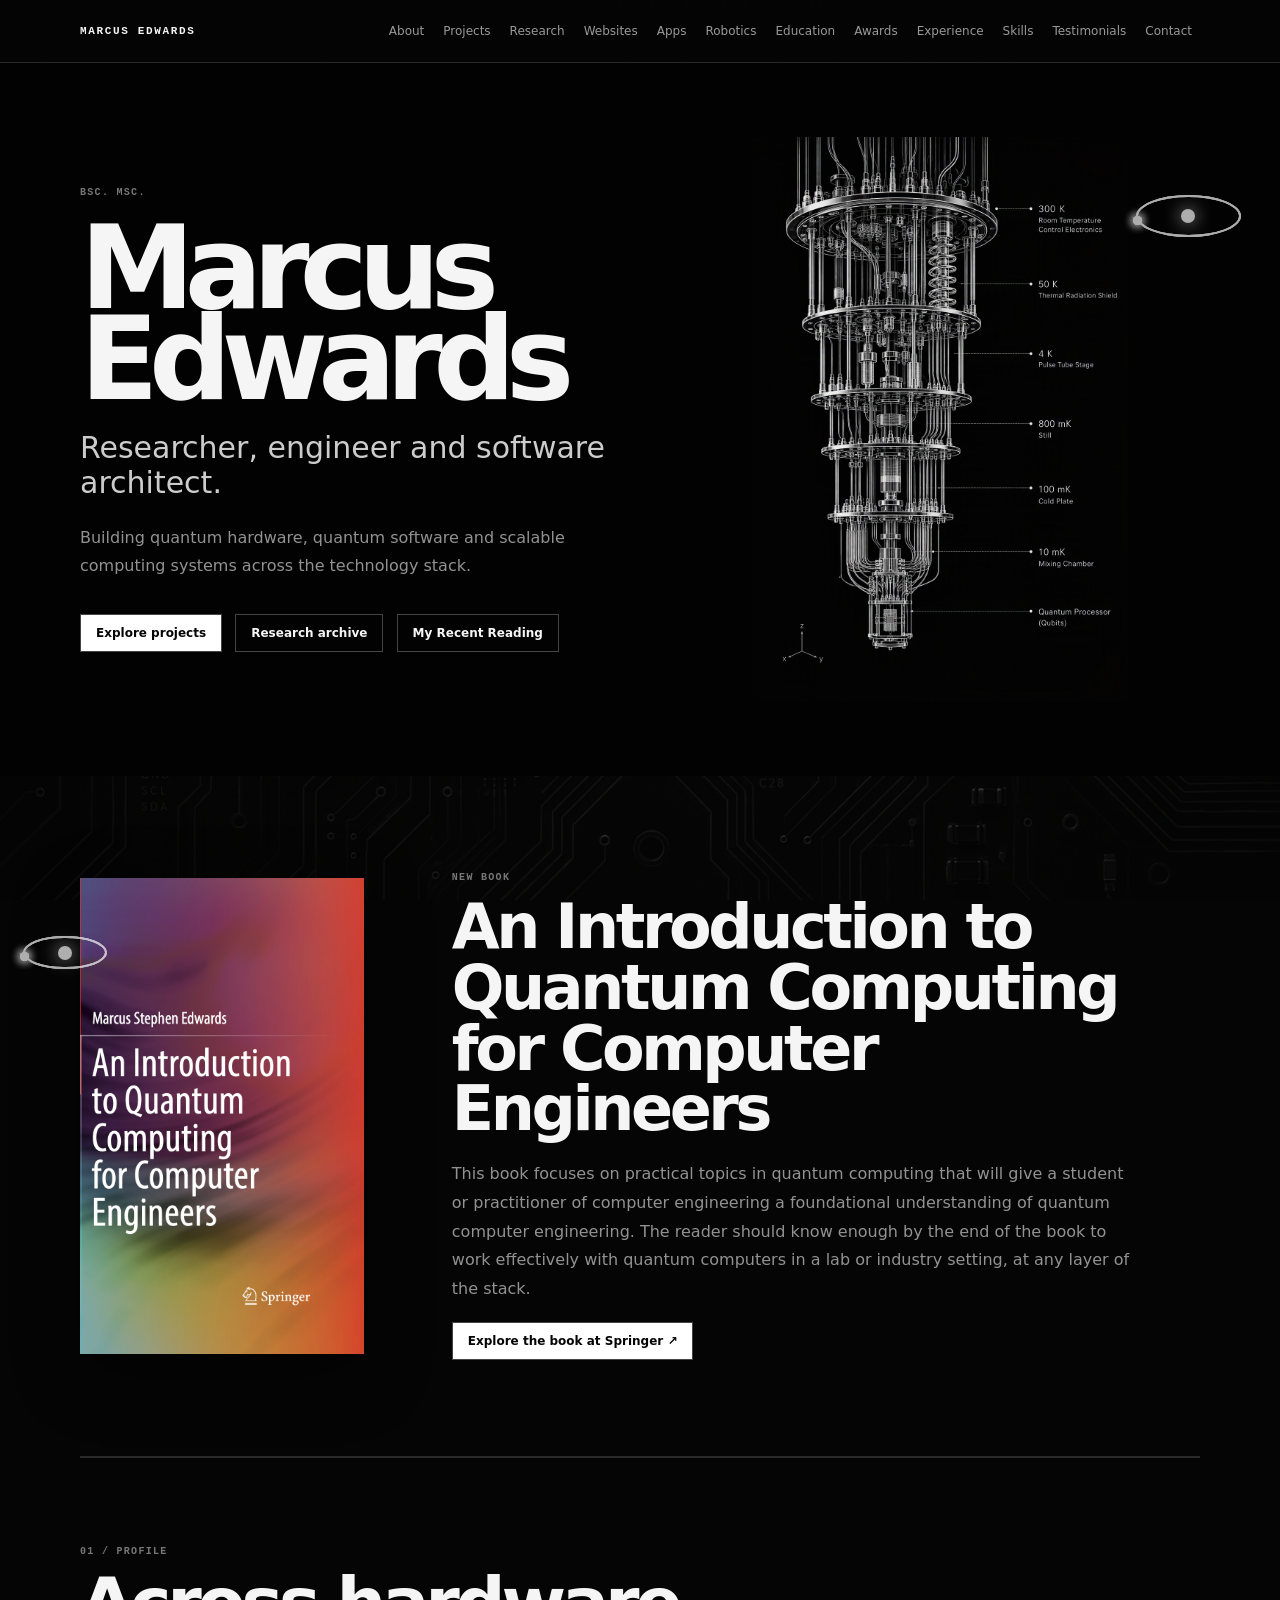
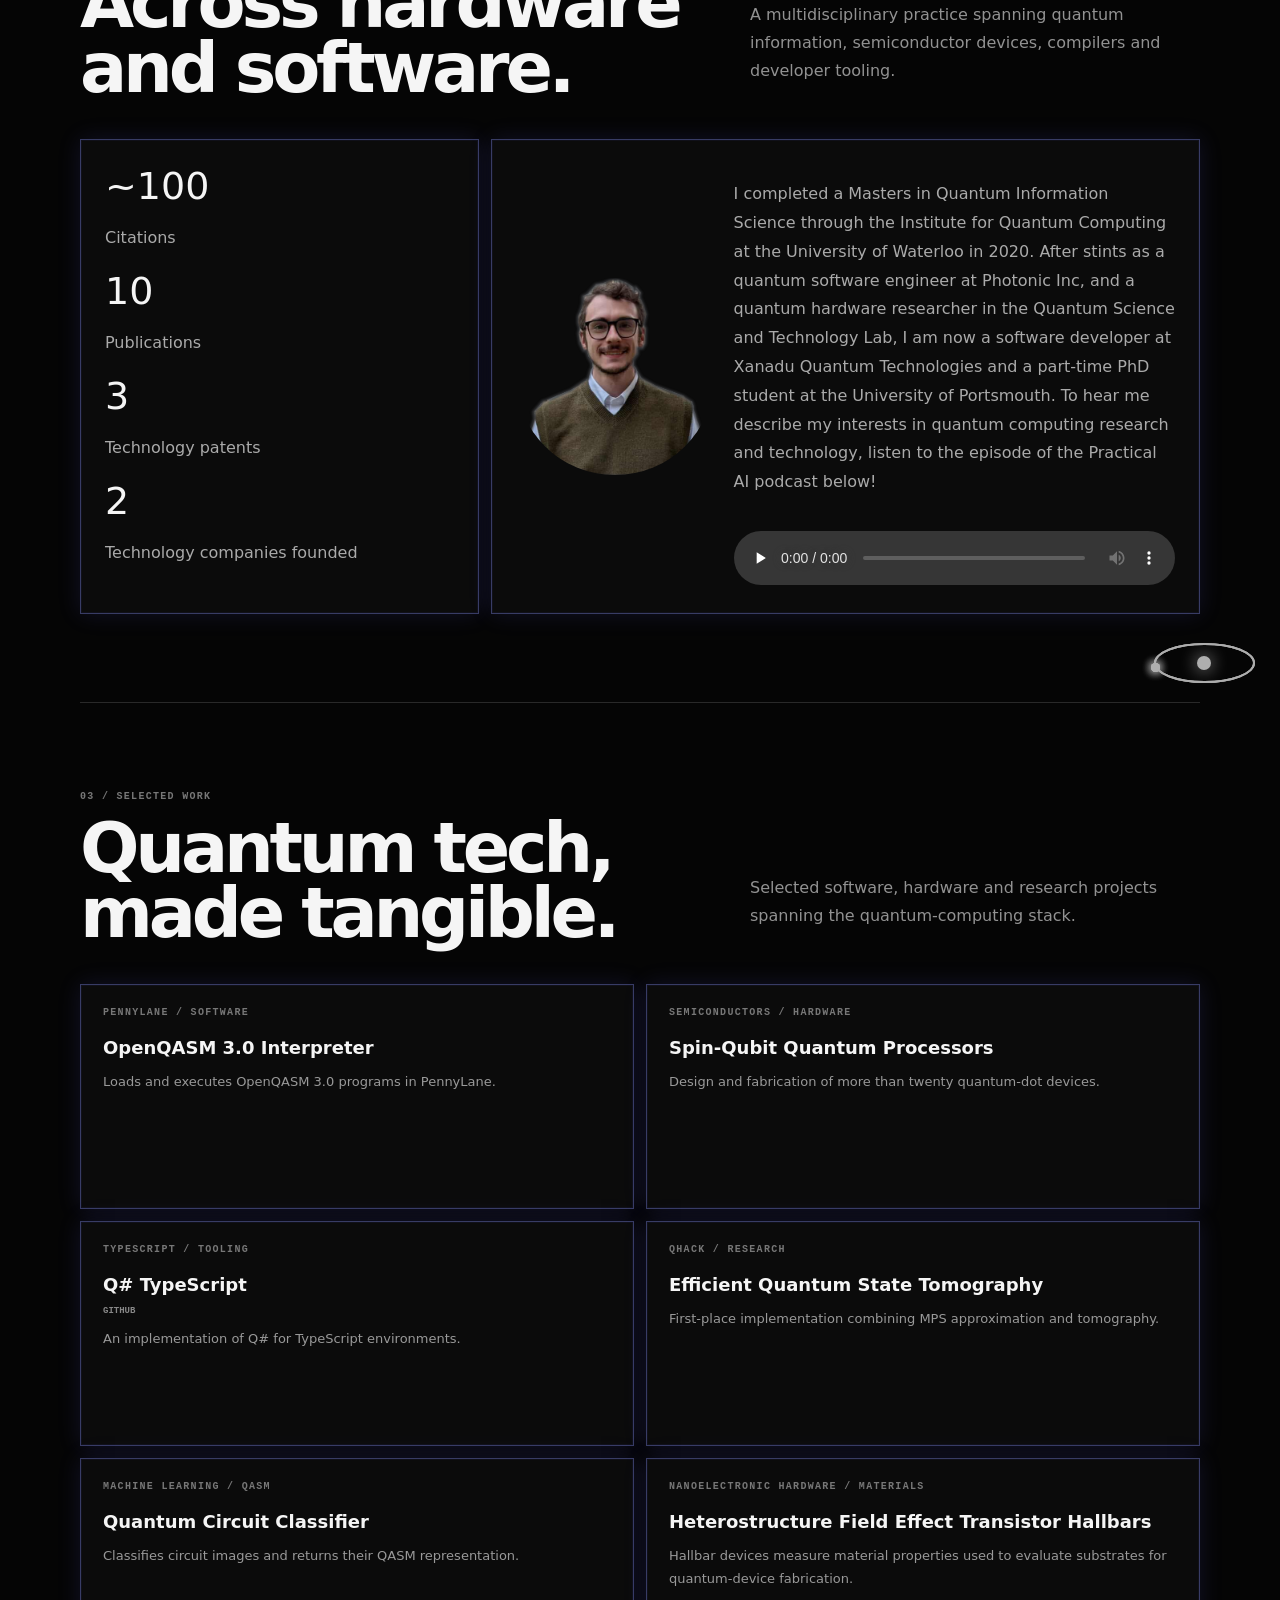
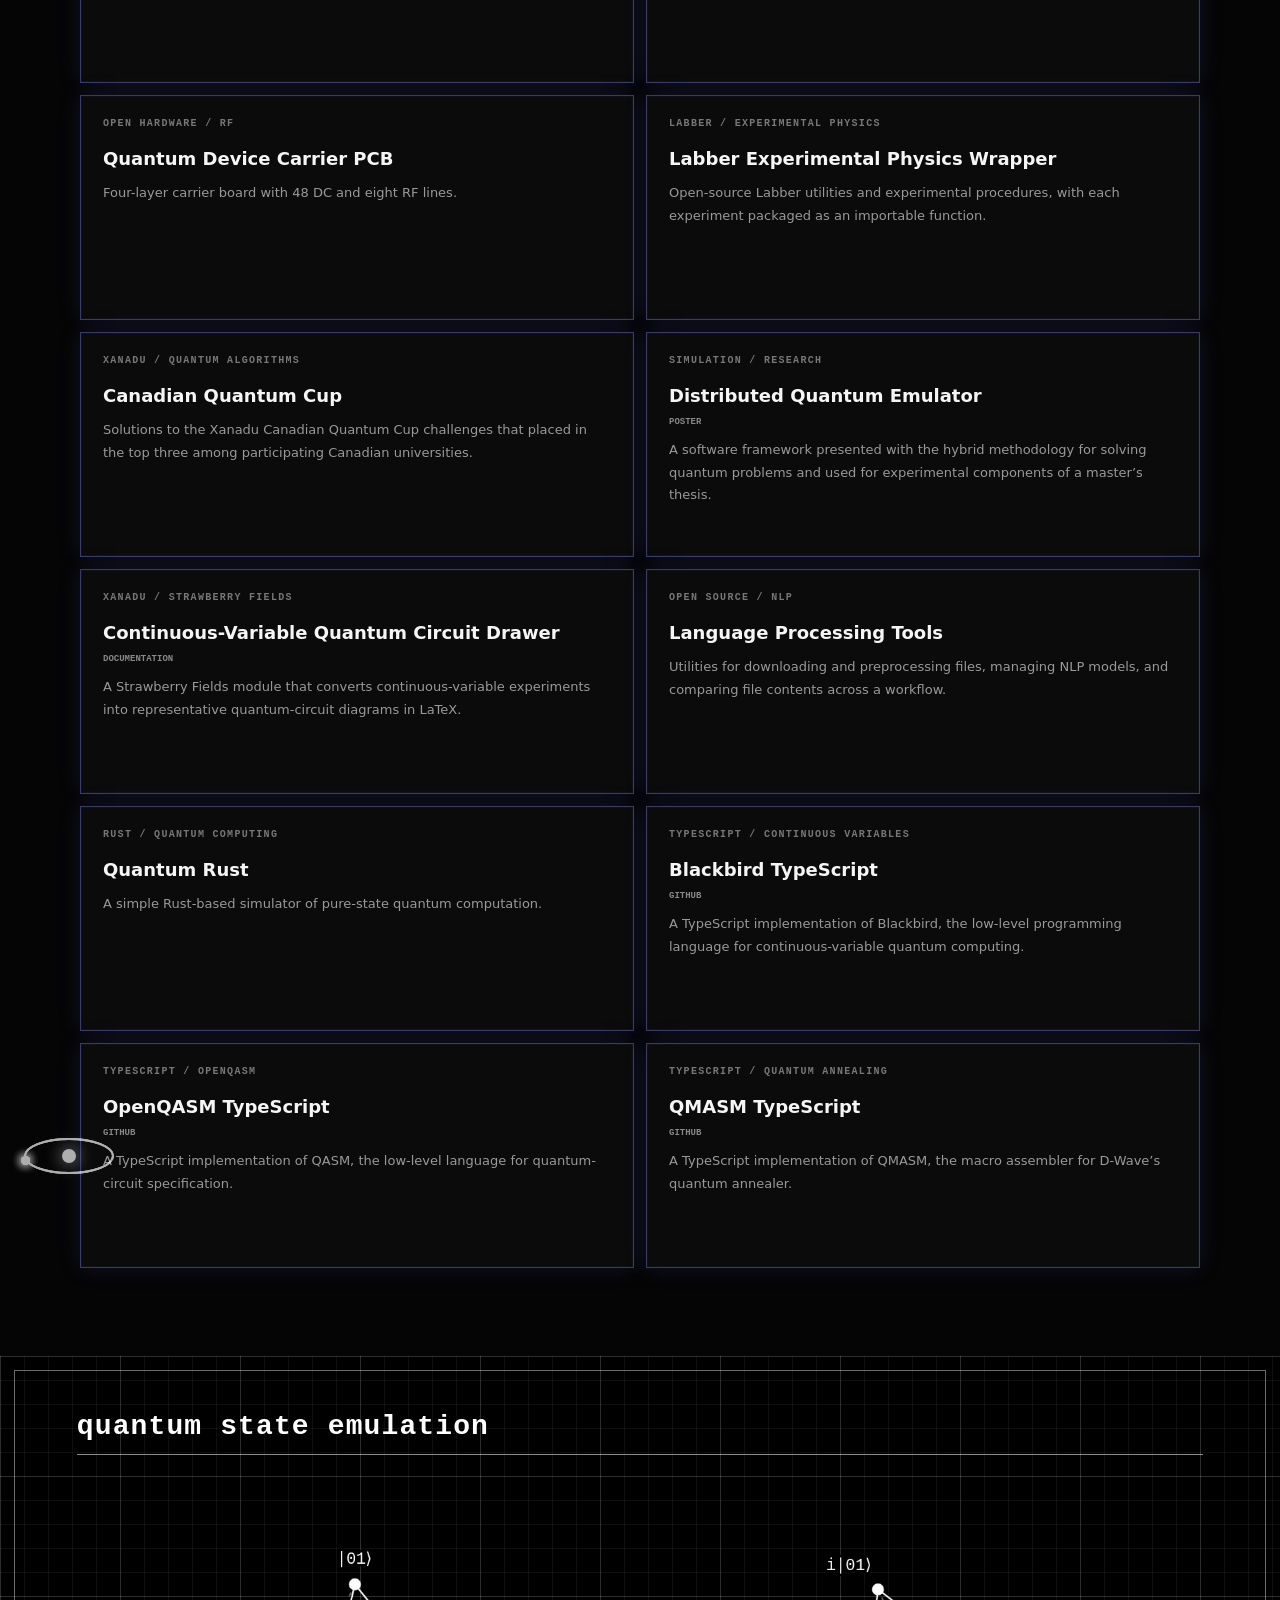
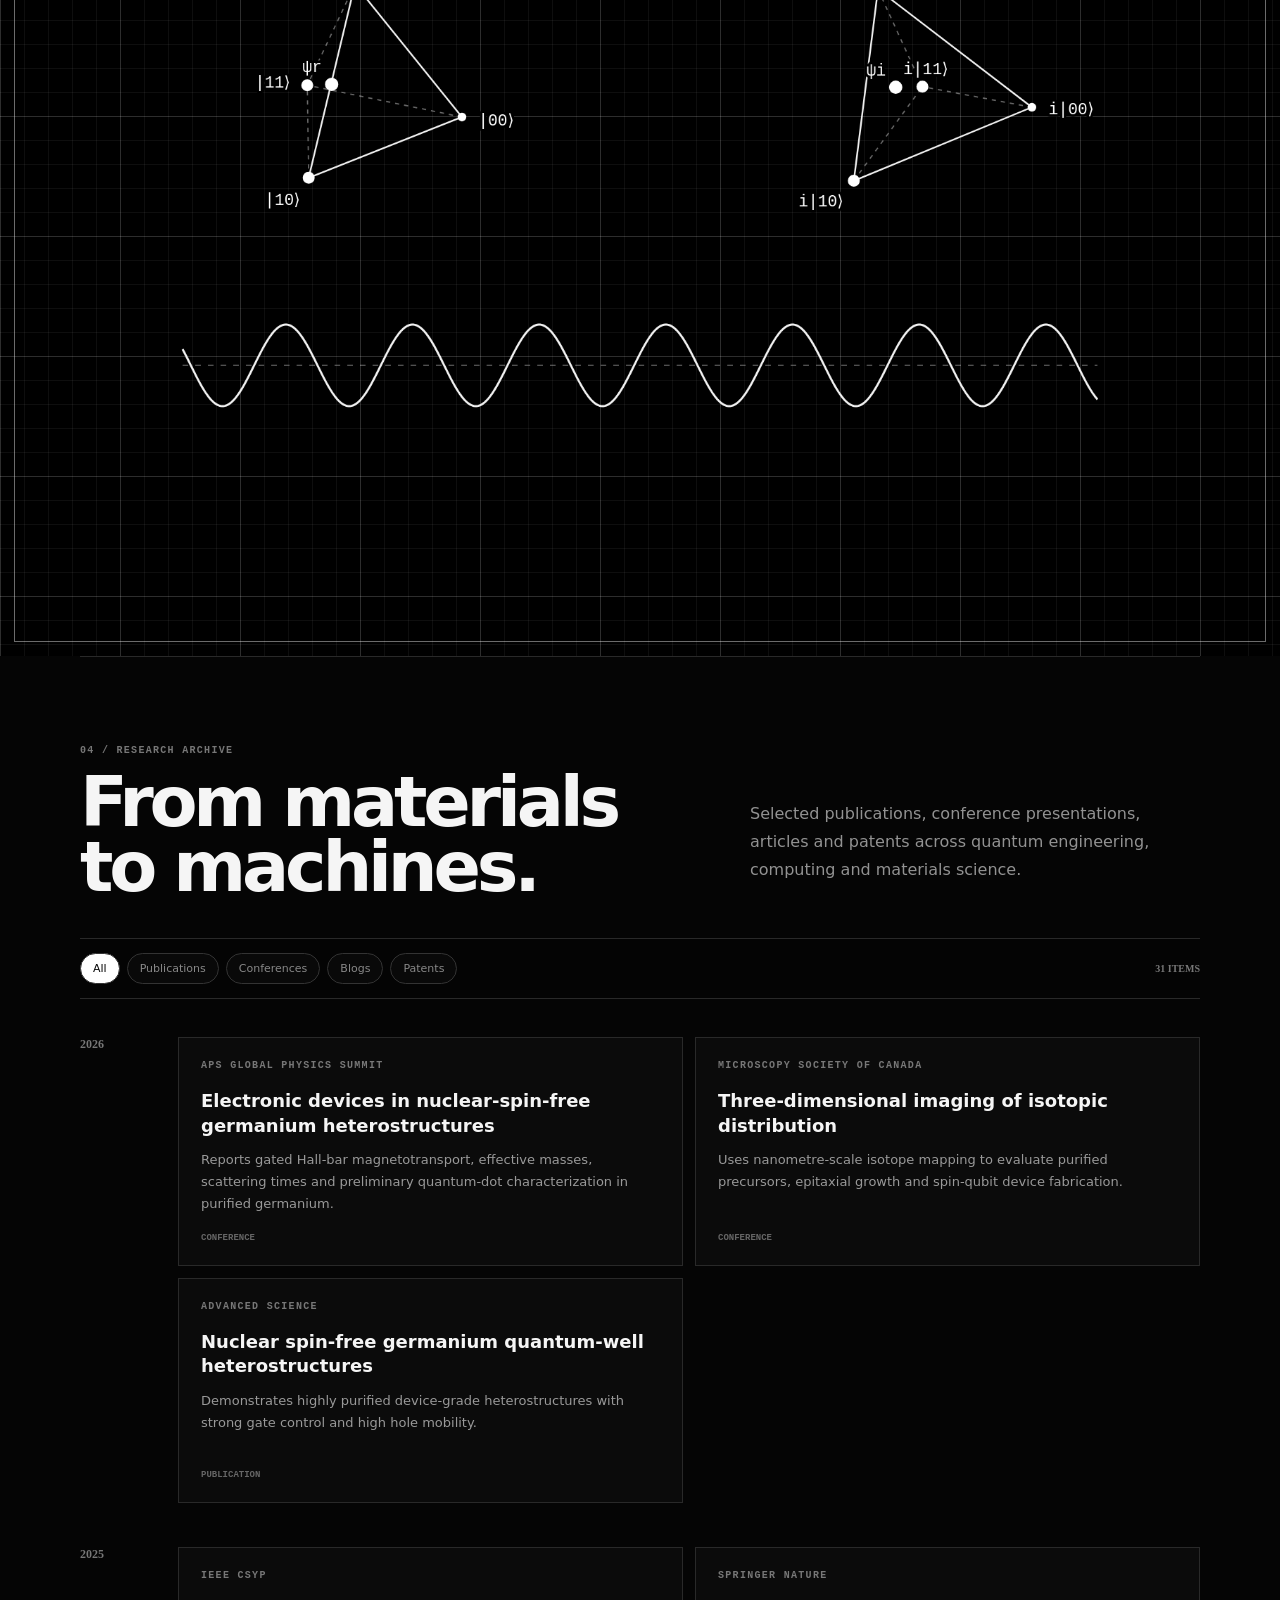
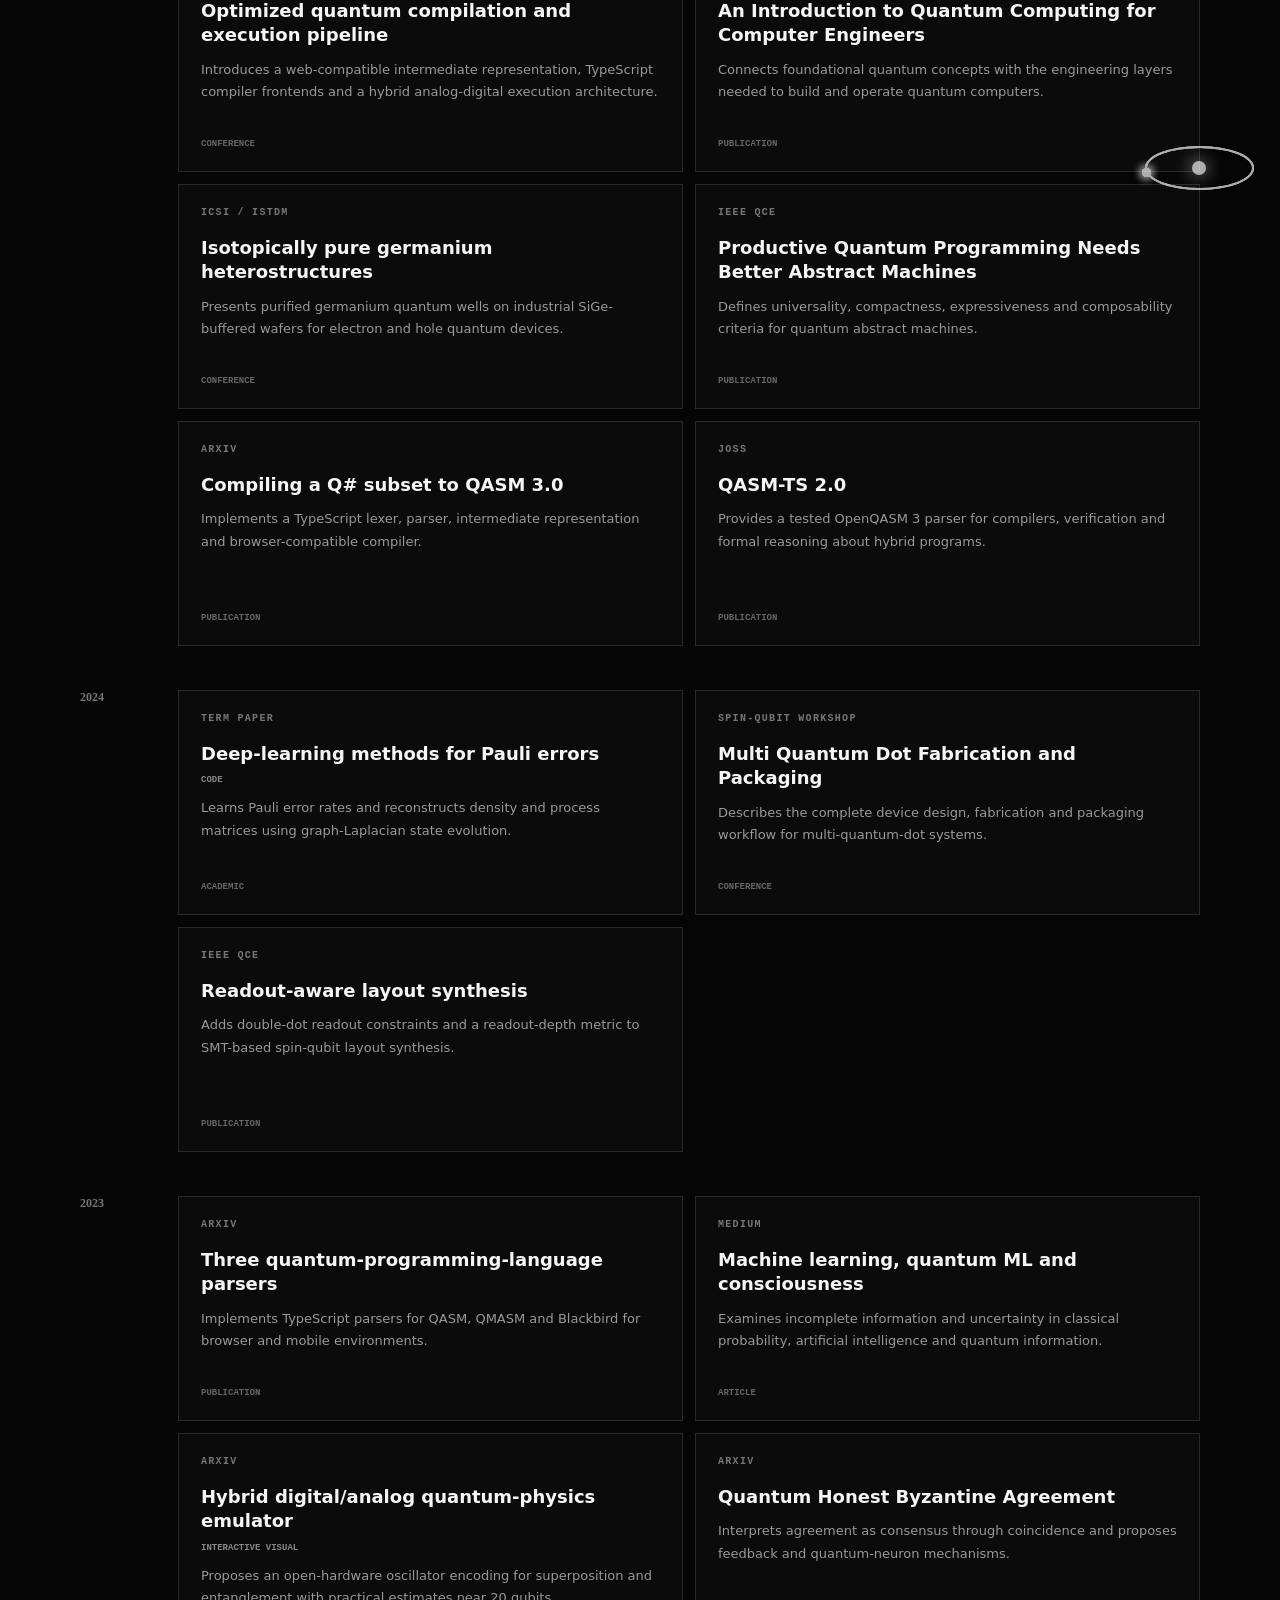
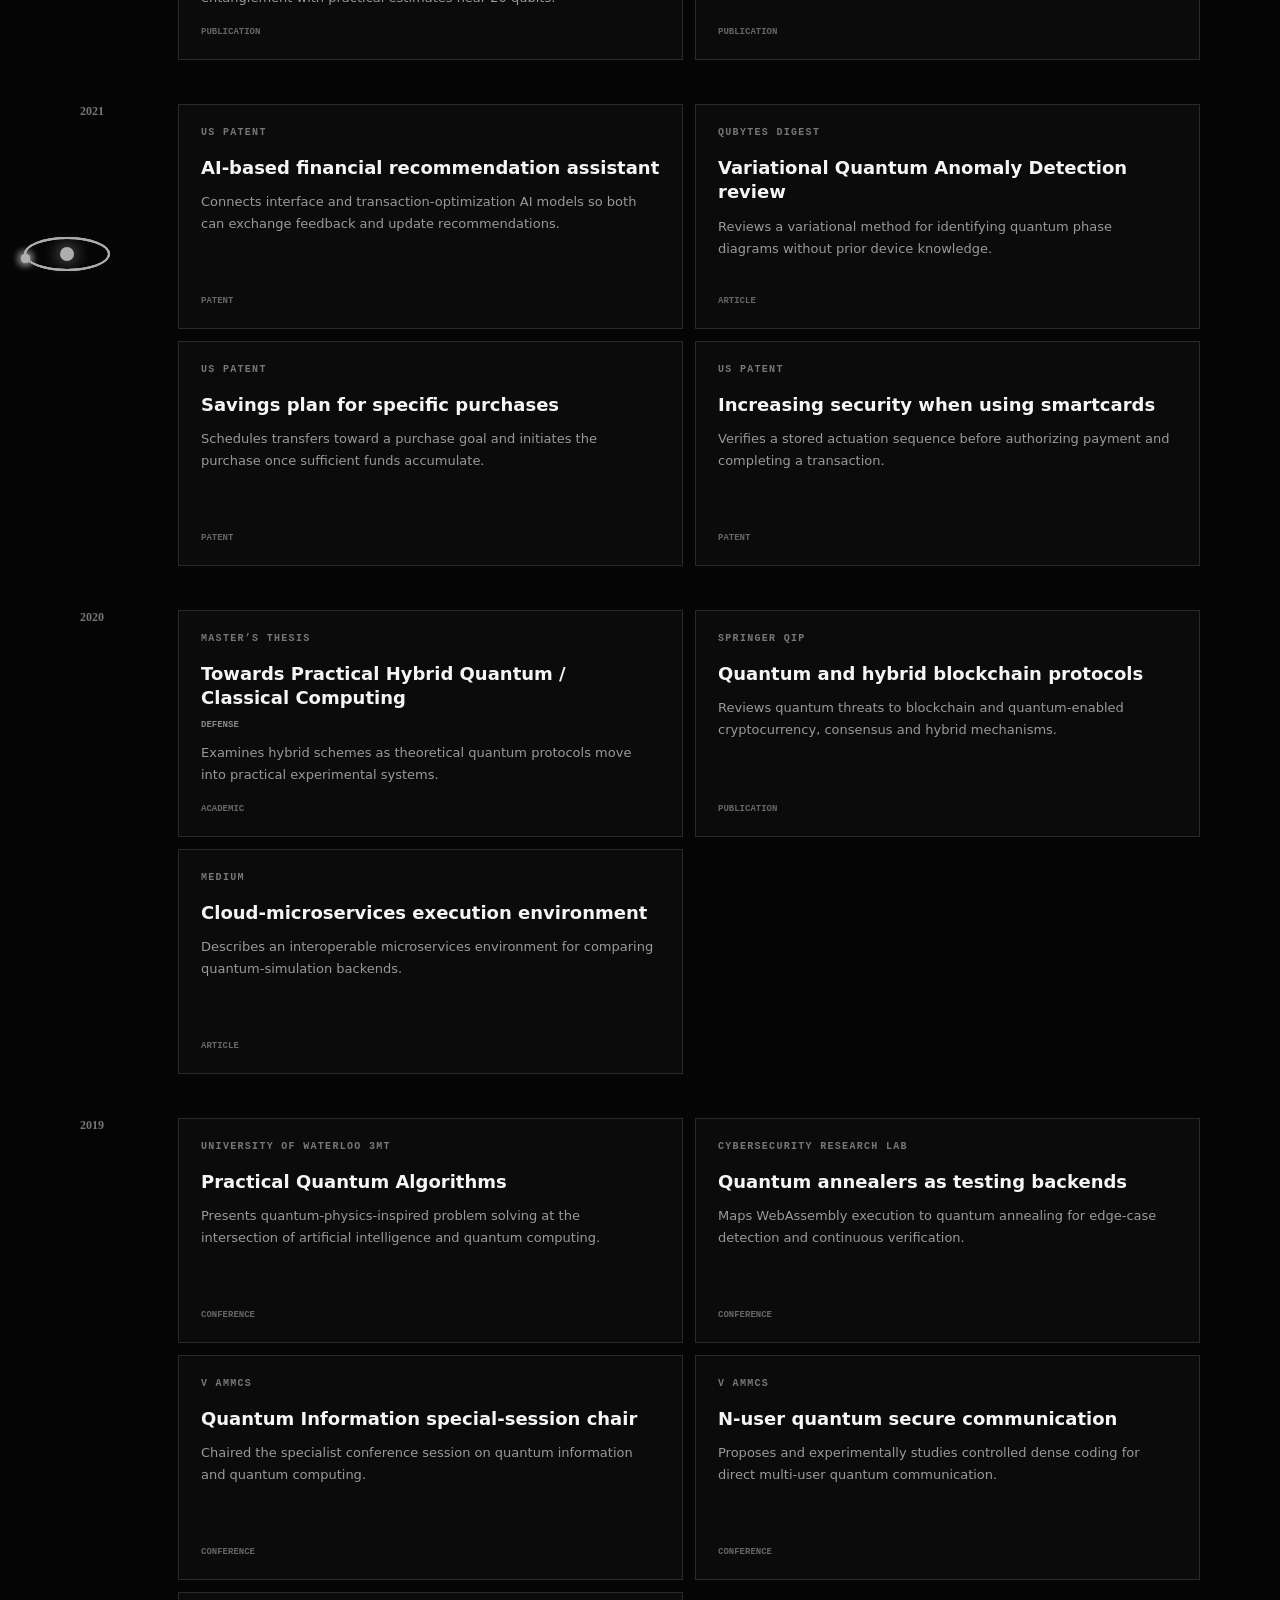
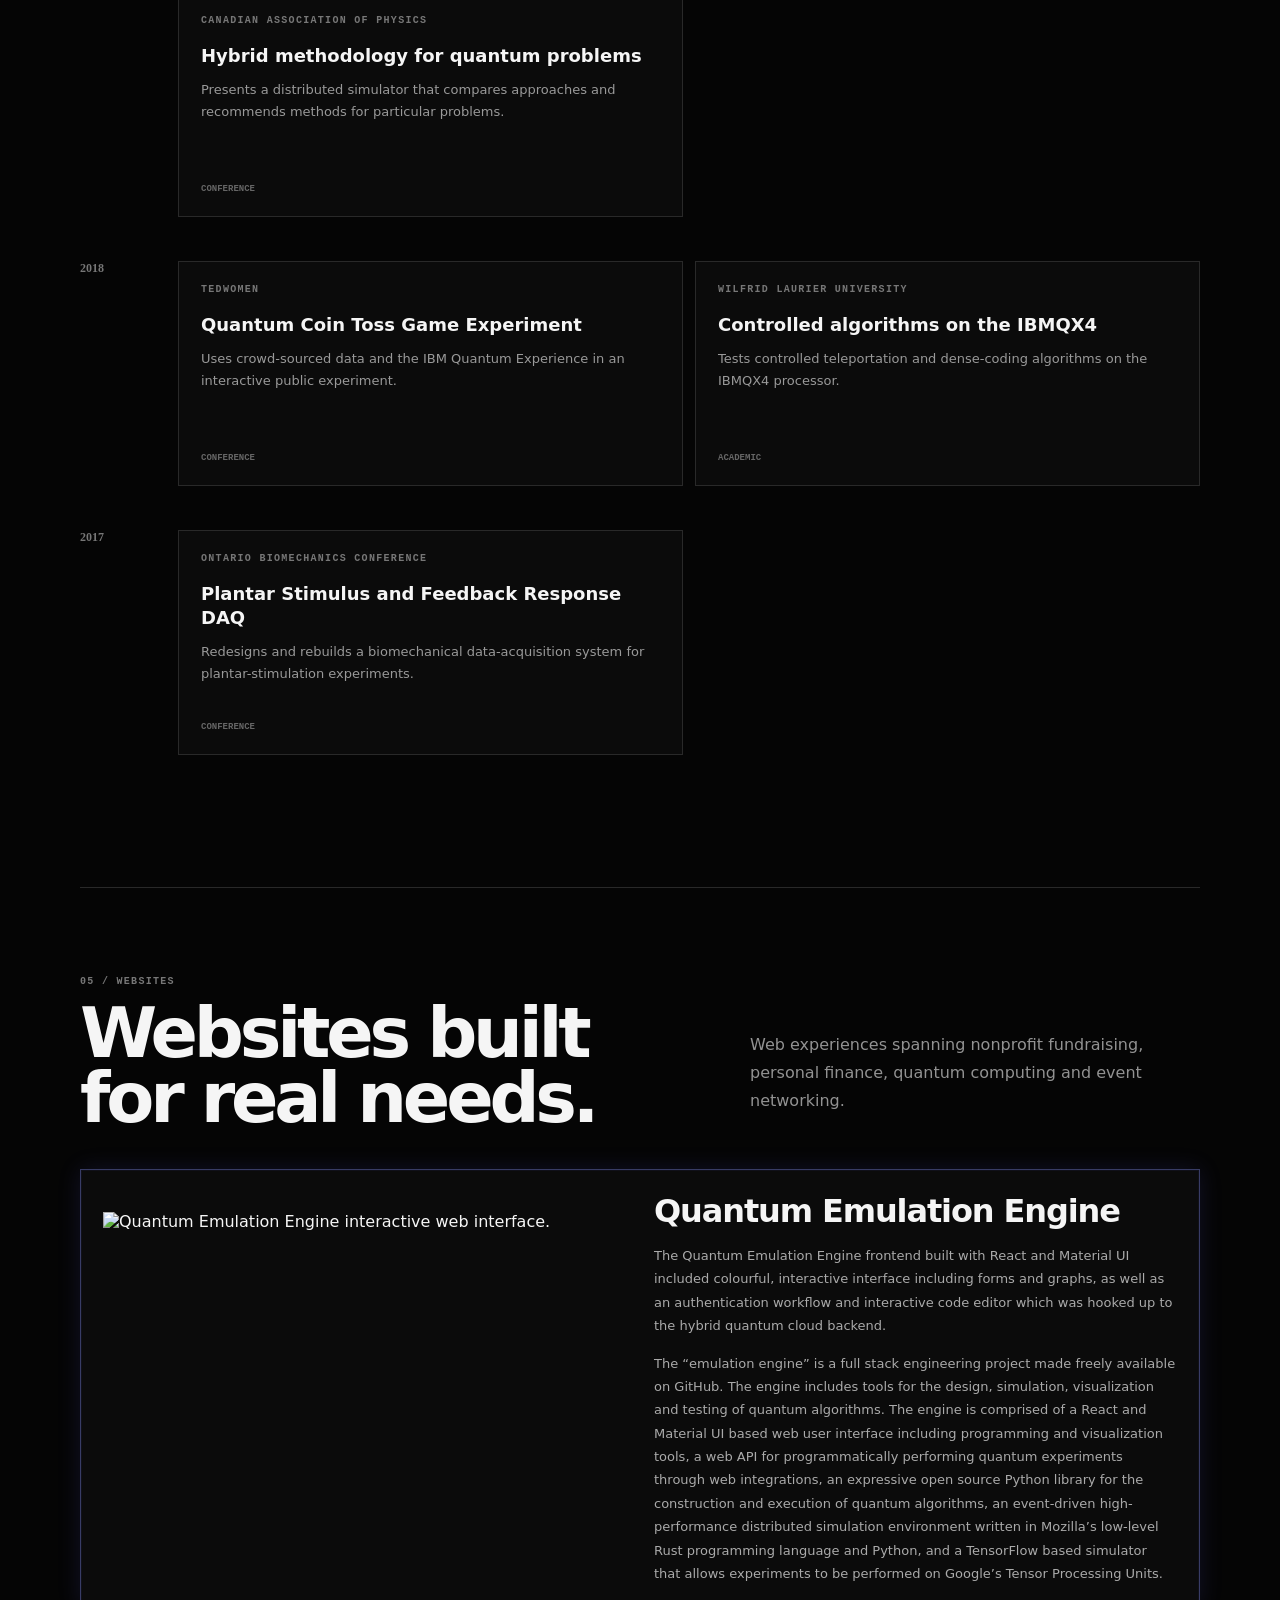
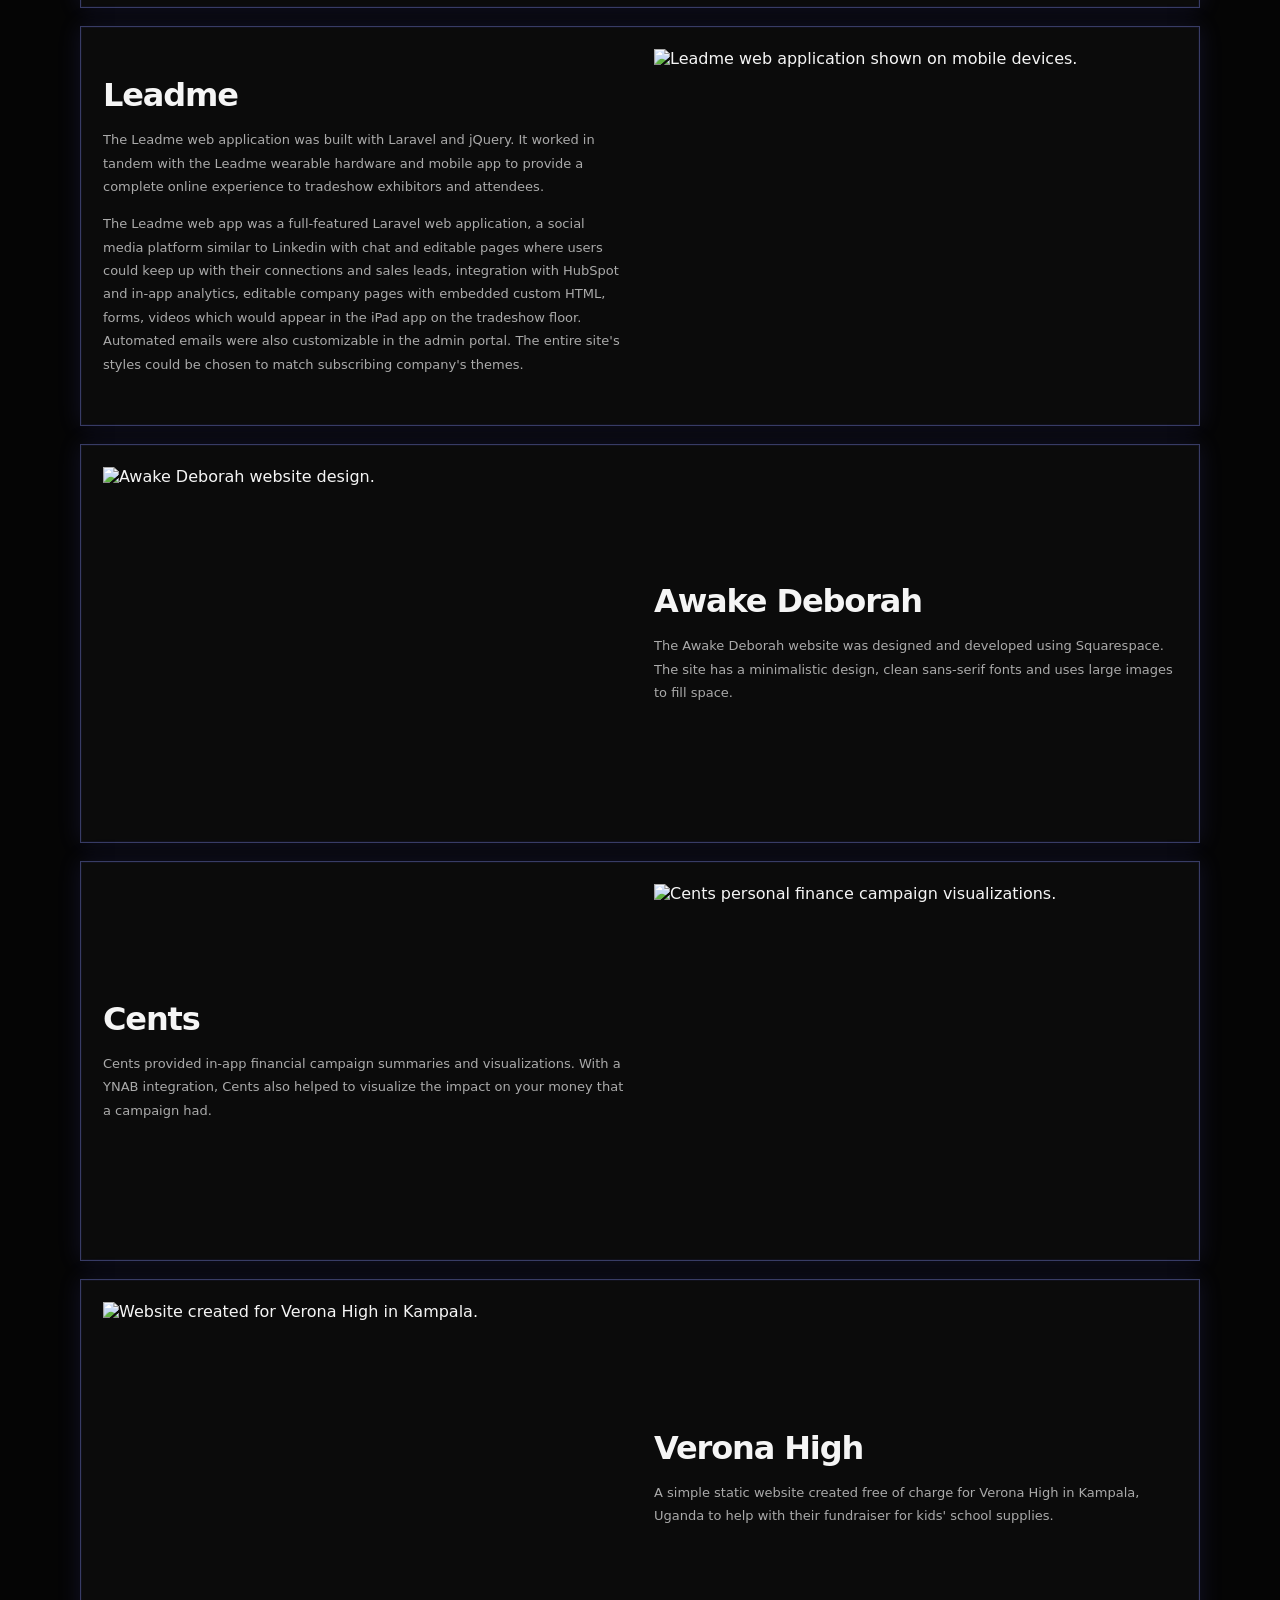
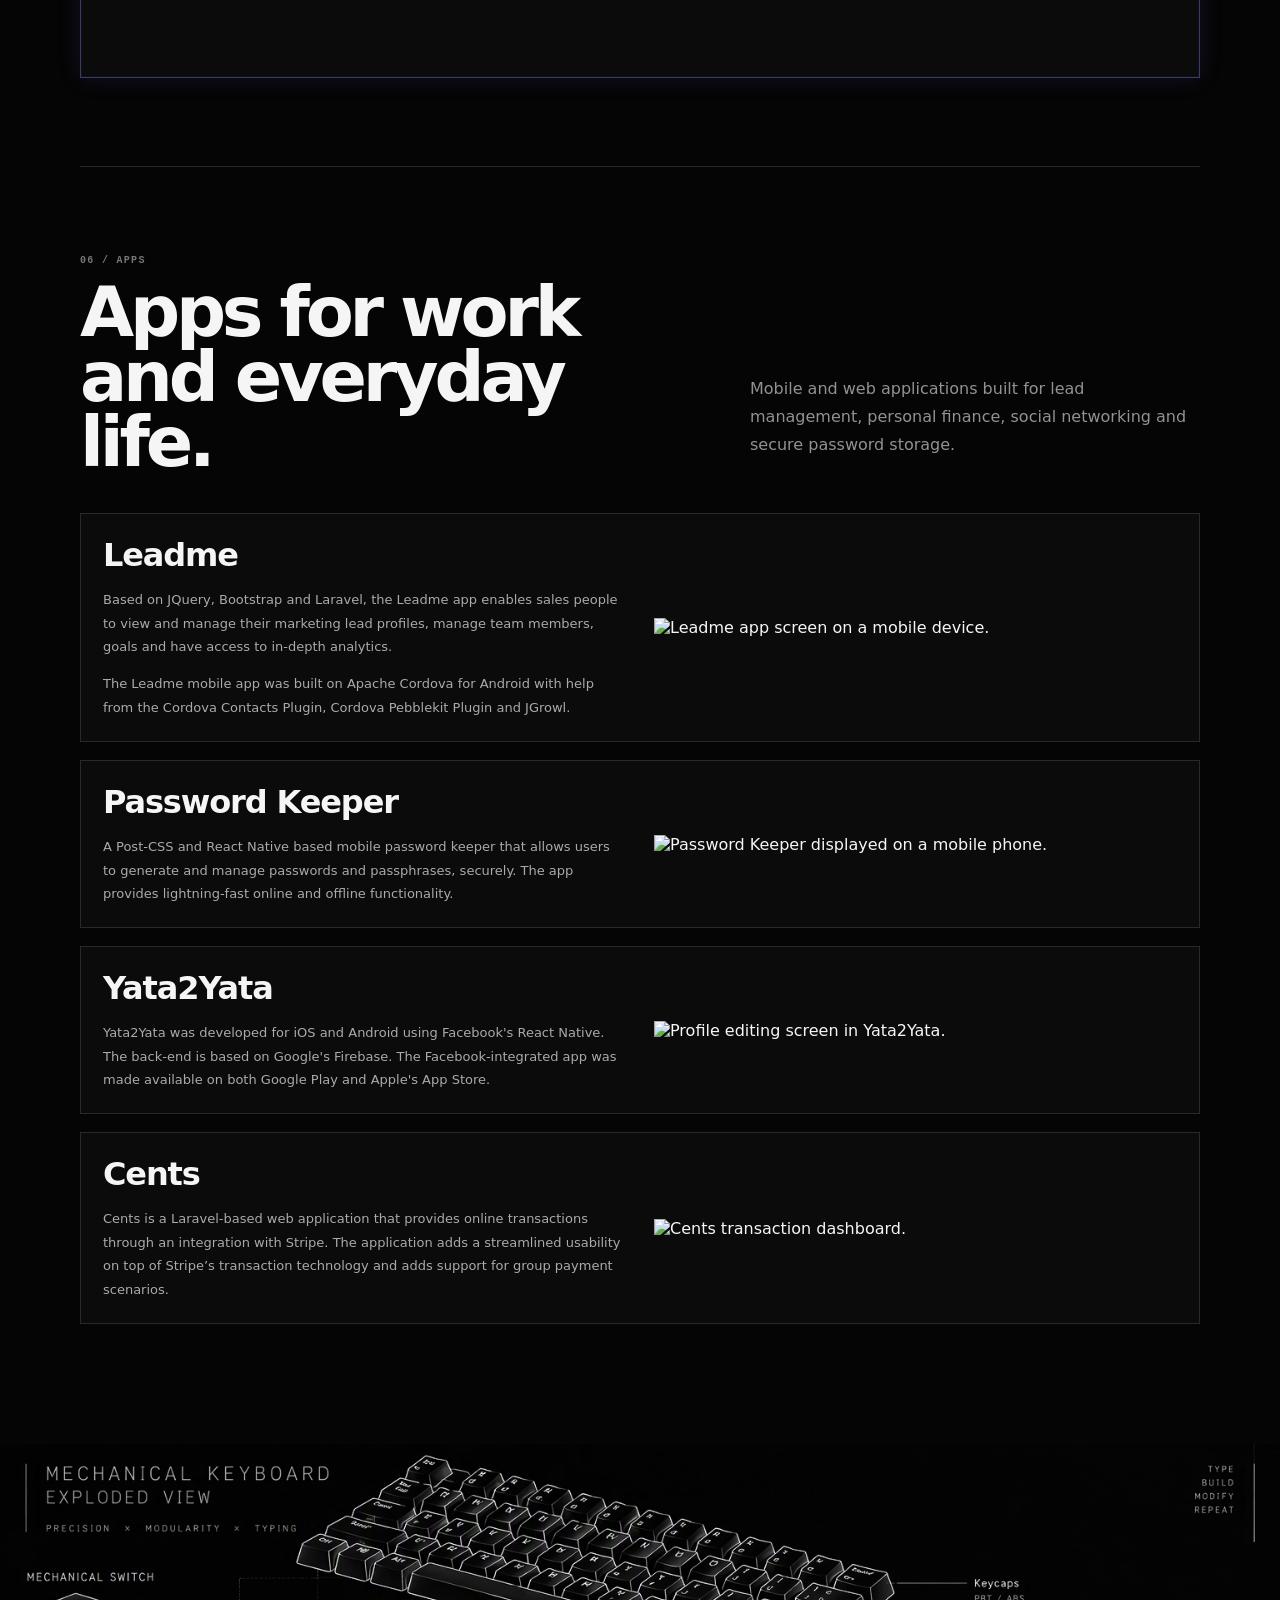
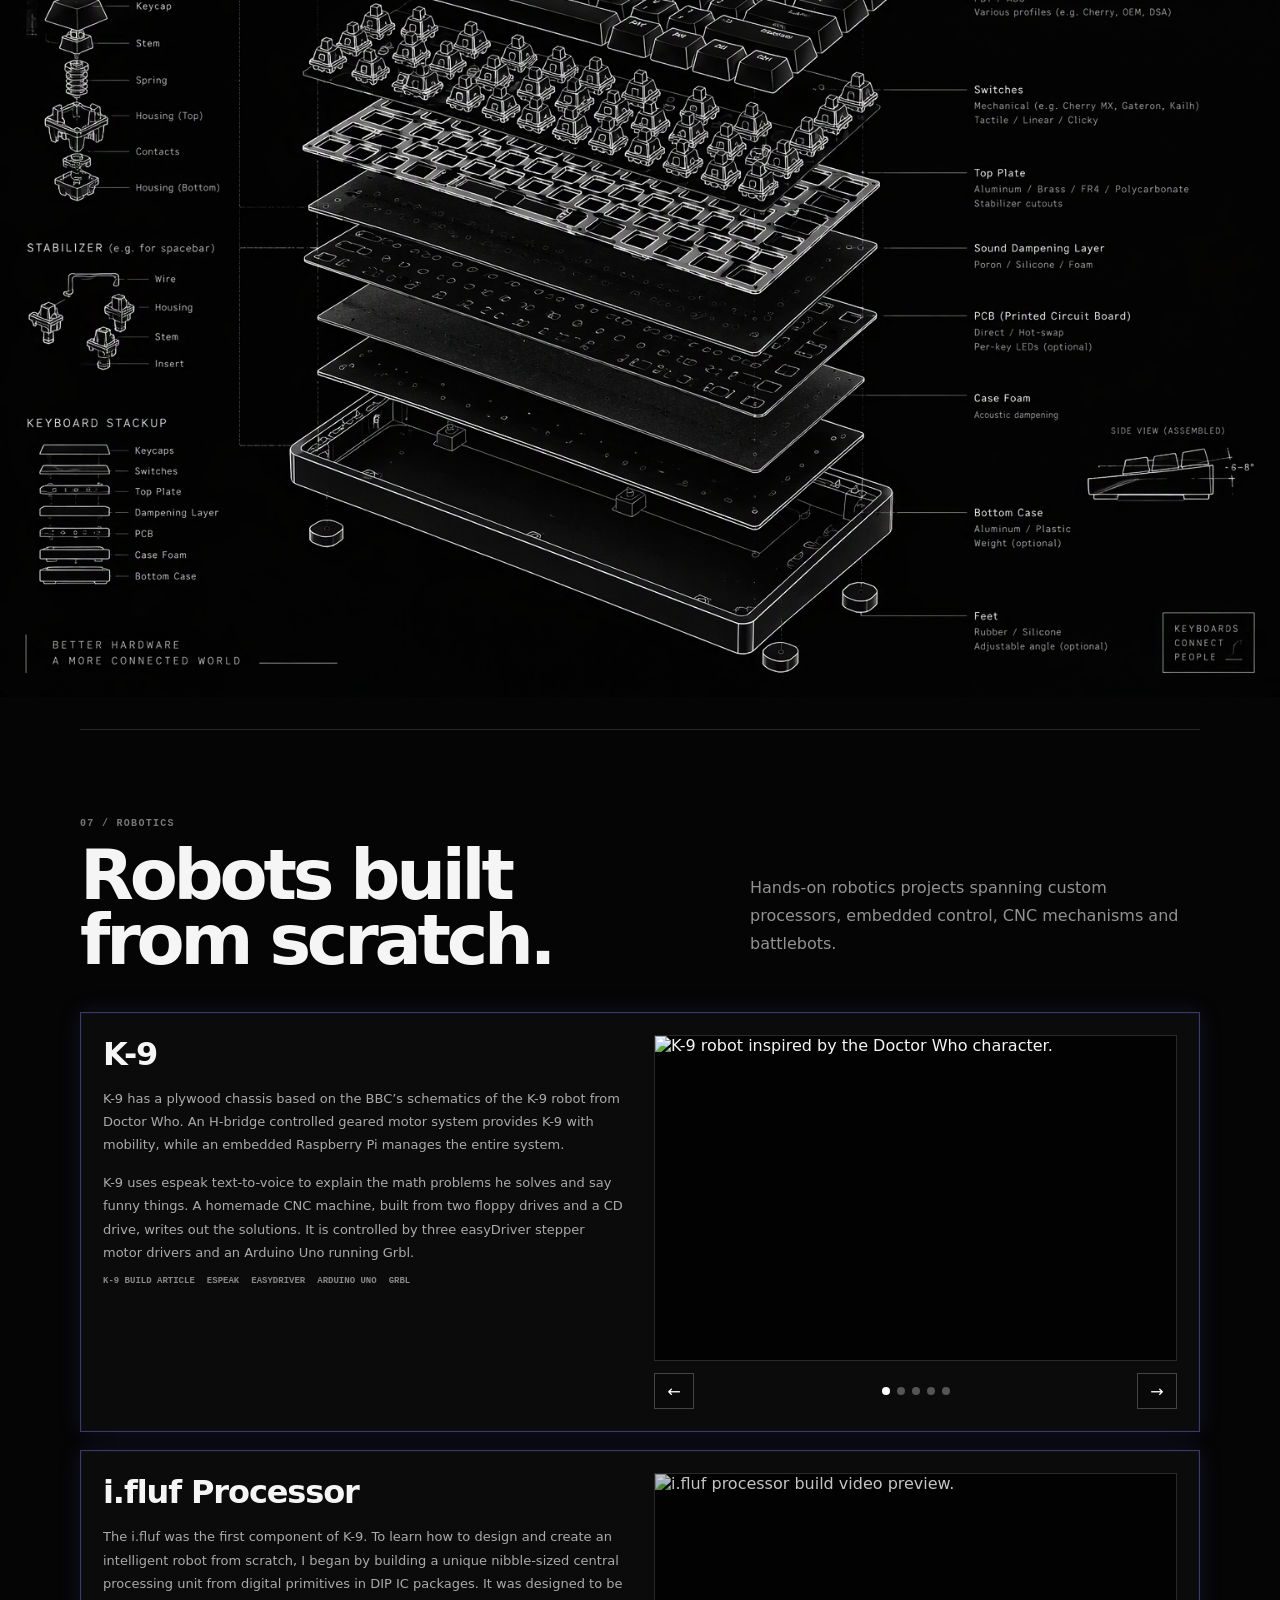
==== commit 97e5c734: "Flush out" ====
--- a/marcus-edwards-portfolio.html
+++ b/marcus-edwards-portfolio.html
@@ -7,765 +7,7 @@
     <meta name="description" content="Marcus Edwards quantum engineering portfolio">
     <link rel="icon" href="data:image/svg+xml,%3Csvg xmlns='http://www.w3.org/2000/svg' viewBox='0 0 64 64'%3E%3Crect width='64' height='64' rx='14' fill='%23050505'/%3E%3Cg fill='none' stroke='white' stroke-width='2.5'%3E%3Cellipse cx='32' cy='32' rx='24' ry='9'/%3E%3Cellipse cx='32' cy='32' rx='24' ry='9' transform='rotate(60 32 32)'/%3E%3Cellipse cx='32' cy='32' rx='24' ry='9' transform='rotate(120 32 32)'/%3E%3C/g%3E%3Ccircle cx='32' cy='32' r='4' fill='white'/%3E%3C/svg%3E">
     <title>Marcus Edwards | Quantum Engineer</title>
-    <style>
-        :root {
-            --b: #050505;
-            --p: #0b0b0b;
-            --l: #292929;
-            --t: #f5f5f5;
-            --m: #929292;
-            color-scheme: dark
-        }
-
-        * {
-            box-sizing: border-box
-        }
-
-        html {
-            scroll-behavior: smooth
-        }
-
-        body {
-            position: relative;
-            margin: 0;
-            background: var(--b);
-            color: var(--t);
-            font-family: Inter, ui-sans-serif, system-ui, -apple-system, BlinkMacSystemFont, "Segoe UI", sans-serif;
-            overflow-x: hidden
-        }
-
-        body:before {
-            content: "";
-            position: fixed;
-            inset: 0;
-            z-index: 0;
-            background: url("circuit-background.png") center / cover no-repeat;
-            opacity: .2;
-            pointer-events: none
-        }
-
-        a {
-            color: inherit
-        }
-
-        .site {
-            position: relative;
-            z-index: 1;
-            overflow: hidden
-        }
-
-        .wrap,
-        .navin {
-            width: min(1120px, calc(100% - 32px));
-            margin: auto
-        }
-
-        .nav {
-            position: sticky;
-            top: 0;
-            z-index: 40;
-            background: #050505ef;
-            border-bottom: 1px solid var(--l);
-            backdrop-filter: blur(14px)
-        }
-
-        .navin {
-            min-height: 62px;
-            display: flex;
-            align-items: center;
-            justify-content: space-between;
-            gap: 16px
-        }
-
-        .brand {
-            font: 700 11px ui-monospace, monospace;
-            letter-spacing: .15em;
-            text-decoration: none
-        }
-
-        .links {
-            display: flex;
-            gap: 3px
-        }
-
-        .links a {
-            padding: 8px;
-            color: #999;
-            text-decoration: none;
-            font-size: 12px
-        }
-
-        .links a:hover,
-        .links a:focus-visible {
-            color: #fff;
-            outline: 1px solid #555
-        }
-
-        .hero {
-            min-height: 680px;
-            display: grid;
-            grid-template-columns: 1.03fr .97fr;
-            gap: 48px;
-            align-items: center;
-            padding: 58px 0;
-            position: relative;
-            z-index: 2;
-            background-color: black;
-        }
-
-        .eyebrow,
-        .idx,
-        .meta,
-        .date,
-        .company {
-            color: #777;
-            font: 700 10px ui-monospace, monospace;
-            letter-spacing: .13em;
-            text-transform: uppercase
-        }
-
-        .hero h1 {
-            font-size: clamp(62px, 9vw, 116px);
-            line-height: .79;
-            letter-spacing: -.085em;
-            font-weight: 580;
-            margin: 25px 0
-        }
-
-        .hero h2 {
-            font-size: clamp(20px, 3vw, 30px);
-            font-weight: 440;
-            color: #ccc
-        }
-
-        .hero p,
-        .head p {
-            color: var(--m);
-            line-height: 1.75
-        }
-
-        .btn {
-            display: inline-flex;
-            margin: 18px 8px 0 0;
-            padding: 11px 15px;
-            border: 1px solid #444;
-            text-decoration: none;
-            font-size: 12px;
-            font-weight: 750
-        }
-
-        .btn.primary {
-            background: #fff;
-            color: #050505
-        }
-
-        .sketch {
-            position: relative;
-            min-height: 565px;
-            background: #020202;
-            display: grid;
-            place-items: center
-        }
-
-        .sketch img {
-            display: block;
-            width: 100%;
-            height: 565px;
-            object-fit: contain
-        }
-
-        .sec {
-            position: relative;
-            z-index: 2;
-            padding: 88px 0;
-            border-top: 1px solid var(--l);
-            scroll-margin-top: 62px;
-        }
-
-        .head {
-            display: grid;
-            grid-template-columns: 1fr minmax(270px, 450px);
-            gap: 38px;
-            align-items: end;
-            margin-bottom: 38px
-        }
-
-        .head h2 {
-            font-size: clamp(40px, 6vw, 70px);
-            line-height: .93;
-            letter-spacing: -.06em;
-            font-weight: 580;
-            margin: 14px 0 0
-        }
-
-        .grid {
-            display: grid;
-            grid-template-columns: repeat(2, minmax(0, 1fr));
-            gap: 12px
-        }
-
-        .card {
-            display: flex;
-            flex-direction: column;
-            min-height: 225px;
-            padding: 22px;
-            border: 1px solid var(--l);
-            background: var(--p);
-            transition: .25s
-        }
-
-        .card:hover {
-            border-color: #666;
-            transform: translateY(-3px);
-            background: #111
-        }
-
-        .card h3 {
-            font-size: 18px;
-            line-height: 1.35;
-            margin: 18px 0 11px
-        }
-
-        .card h3 a {
-            text-decoration: none
-        }
-
-        .card h3 a:hover,
-        .card h3 a:focus-visible,
-        .resource-links a:hover,
-        .resource-links a:focus-visible {
-            text-decoration: underline
-        }
-
-        .resource-links {
-            display: flex;
-            gap: 12px;
-            margin: -2px 0 12px;
-            font: 700 9px ui-monospace, monospace;
-            text-transform: uppercase
-        }
-
-        .resource-links a {
-            color: #888;
-            text-decoration: none
-        }
-
-        .card p {
-            color: #999;
-            font-size: 13px;
-            line-height: 1.7;
-            margin: 0
-        }
-
-        .type {
-            margin-top: auto;
-            padding-top: 18px;
-            color: #666;
-            font: 700 9px ui-monospace, monospace;
-            text-transform: uppercase
-        }
-
-        .profile {
-            display: grid;
-            grid-template-columns: .72fr 1.28fr;
-            gap: 12px
-        }
-
-        .box {
-            padding: 24px;
-            border: 1px solid var(--l);
-            background: var(--p)
-        }
-
-        .box p {
-            color: #aaa;
-            line-height: 1.8
-        }
-
-        .bio-box {
-            display: grid;
-            grid-template-columns: minmax(140px, 30%) 1fr;
-            gap: 20px;
-            align-items: center
-        }
-
-        .bio-box img {
-            display: block;
-            width: 100%;
-            aspect-ratio: 1;
-            object-fit: cover;
-            object-position: center 24%;
-            border-radius: 50%
-        }
-
-        .stat {
-            font-size: 38px
-        }
-
-        .toolbar {
-            position: sticky;
-            top: 62px;
-            z-index: 12;
-            display: flex;
-            gap: 7px;
-            flex-wrap: wrap;
-            padding: 14px 0;
-            background: #050505f5;
-            border-block: 1px solid var(--l)
-        }
-
-        button {
-            font: inherit
-        }
-
-        .filter {
-            border: 1px solid #333;
-            border-radius: 999px;
-            background: #090909;
-            color: #888;
-            padding: 8px 12px;
-            font-size: 11px;
-            cursor: pointer
-        }
-
-        .filter.active {
-            background: #fff;
-            color: #050505
-        }
-
-        .count {
-            margin-left: auto;
-            color: #777;
-            font: 700 10px ui-monospace;
-            align-self: center
-        }
-
-        .years {
-            padding-top: 38px
-        }
-
-        .year {
-            display: grid;
-            grid-template-columns: 78px 1fr;
-            gap: 20px;
-            margin-bottom: 44px
-        }
-
-        .year-label {
-            color: #777;
-            font: 700 12px ui-monospace
-        }
-
-        .roles {
-            display: grid;
-            gap: 12px;
-            padding-left: 28px;
-            border-left: 1px solid #333
-        }
-
-        .role {
-            position: relative;
-            display: grid;
-            grid-template-columns: 190px 1fr;
-            gap: 28px;
-            padding: 24px;
-            border: 1px solid var(--l);
-            background: var(--p)
-        }
-
-        .role:before {
-            content: "";
-            position: absolute;
-            left: -32px;
-            top: 29px;
-            width: 7px;
-            height: 7px;
-            border-radius: 50%;
-            background: #fff;
-            box-shadow: 0 0 0 5px var(--b)
-        }
-
-        .role h3 {
-            margin: 8px 0 10px;
-            font-size: 20px
-        }
-
-        .role p {
-            margin: 0;
-            color: #999;
-            font-size: 13px;
-            line-height: 1.7
-        }
-
-        .tags {
-            display: flex;
-            gap: 6px;
-            flex-wrap: wrap;
-            margin-top: 14px
-        }
-
-        .tag,
-        .pill {
-            padding: 6px 8px;
-            border: 1px solid #333;
-            color: #777;
-            font: 700 9px ui-monospace, monospace;
-            text-transform: uppercase
-        }
-
-        .summary {
-            display: flex;
-            gap: 8px;
-            flex-wrap: wrap;
-            margin-bottom: 30px
-        }
-
-        .pill {
-            border-radius: 999px
-        }
-
-        .skills {
-            display: grid;
-            grid-template-columns: 250px 1fr;
-            border: 1px solid var(--l);
-            background: var(--p)
-        }
-
-        .tabs {
-            padding: 12px;
-            border-right: 1px solid var(--l);
-            display: grid;
-            gap: 5px;
-            align-content: start
-        }
-
-        .tab {
-            padding: 12px;
-            border: 1px solid transparent;
-            background: transparent;
-            color: #777;
-            text-align: left;
-            font: 700 10px ui-monospace, monospace;
-            text-transform: uppercase;
-            cursor: pointer
-        }
-
-        .tab.active {
-            background: #fff;
-            color: #050505
-        }
-
-        .panel {
-            padding: 38px;
-            min-height: 380px
-        }
-
-        .panel h3 {
-            font-size: 38px;
-            margin: 0 0 24px
-        }
-
-        .skill-list {
-            display: grid;
-            grid-template-columns: 1fr 1fr;
-            gap: 0 24px;
-            list-style: none;
-            padding: 0
-        }
-
-        .skill-list li {
-            padding: 13px 0;
-            border-top: 1px solid #292929;
-            color: #bbb;
-            font-size: 13px
-        }
-
-        .test {
-            display: grid;
-            grid-template-columns: 1fr 170px;
-            min-height: 390px;
-            border: 1px solid var(--l);
-            background: var(--p)
-        }
-
-        .quote {
-            padding: clamp(28px, 6vw, 60px);
-            display: flex;
-            flex-direction: column
-        }
-
-        .copy {
-            font-size: clamp(18px, 2.4vw, 27px);
-            line-height: 1.5;
-            color: #d4d4d4
-        }
-
-        .person {
-            margin-top: auto;
-            padding-top: 22px;
-            border-top: 1px solid #292929
-        }
-
-        .person span {
-            display: block;
-            margin-top: 6px;
-            color: #777;
-            font: 700 10px ui-monospace, monospace;
-            text-transform: uppercase
-        }
-
-        .testside {
-            padding: 22px;
-            border-left: 1px solid var(--l);
-            display: flex;
-            flex-direction: column;
-            justify-content: space-between
-        }
-
-        .dots {
-            display: grid;
-            gap: 7px
-        }
-
-        .dot {
-            height: 2px;
-            border: 0;
-            background: #333;
-            cursor: pointer
-        }
-
-        .dot.active {
-            background: #fff
-        }
-
-        .controls {
-            display: grid;
-            grid-template-columns: 1fr 1fr;
-            gap: 8px
-        }
-
-        .controls button {
-            min-height: 48px;
-            border: 1px solid #444;
-            background: #090909;
-            color: #fff;
-            cursor: pointer
-        }
-
-        .contact {
-            text-align: center;
-            padding: 78px 24px;
-            border: 1px solid #333;
-            background-color: black;
-        }
-
-        .contact h2 {
-            font-size: clamp(44px, 8vw, 88px);
-            line-height: .9;
-            letter-spacing: -.07em;
-            margin: 15px
-        }
-
-        .foot {
-            display: flex;
-            justify-content: space-between;
-            padding: 30px 0 45px;
-            color: #666;
-            font: 700 10px ui-monospace
-        }
-
-        .atom {
-            --s: 120px;
-            --d: 15s;
-            position: absolute;
-            z-index: 7;
-            width: var(--s);
-            height: var(--s);
-            pointer-events: none;
-            opacity: .68
-        }
-
-        .nucleus {
-            position: absolute;
-            left: 50%;
-            top: 50%;
-            z-index: 4;
-            width: 14px;
-            height: 14px;
-            border-radius: 50%;
-            background: #fff;
-            box-shadow: 0 0 18px #fff;
-            transform: translate(-50%, -50%)
-        }
-
-        .orbit {
-            position: absolute;
-            left: 10%;
-            top: 34%;
-            width: 80%;
-            height: 32%;
-            border: 2px solid #ffffffdd;
-            border-radius: 50%;
-            transform-origin: center
-        }
-
-        .o1 {
-            animation: r1 var(--d) linear infinite
-        }
-
-        .o2 {
-            animation: r2 calc(var(--d)*1.1) linear infinite reverse
-        }
-
-        .o3 {
-            animation: r3 calc(var(--d)*.9) linear infinite
-        }
-
-        .electron {
-            position: absolute;
-            left: -5px;
-            top: 50%;
-            width: 9px;
-            height: 9px;
-            border-radius: 50%;
-            background: #fff;
-            box-shadow: 0 0 10px #fff
-        }
-
-        .a1 {
-            top: 150px;
-            right: 2%;
-            --s: 132px
-        }
-
-        .a2 {
-            top: 900px;
-            left: 1%;
-            --s: 105px
-        }
-
-        .a3 {
-            top: 2200px;
-            right: 1%;
-            --s: 126px
-        }
-
-        .a4 {
-            top: 4300px;
-            left: 1%;
-            --s: 112px
-        }
-
-        .a5 {
-            top: 6500px;
-            right: 1%;
-            --s: 136px
-        }
-
-        .a6 {
-            top: 8200px;
-            left: 1%;
-            --s: 108px
-        }
-
-        @keyframes r1 {
-            to {
-                transform: rotate(360deg)
-            }
-        }
-
-        @keyframes r2 {
-            from {
-                transform: rotate(60deg)
-            }
-
-            to {
-                transform: rotate(420deg)
-            }
-        }
-
-        @keyframes r3 {
-            from {
-                transform: rotate(-60deg)
-            }
-
-            to {
-                transform: rotate(300deg)
-            }
-        }
-
-        @media(max-width:820px) {
-            .links {
-                display: none
-            }
-
-            .hero,
-            .head,
-            .profile,
-            .skills,
-            .test {
-                grid-template-columns: 1fr
-            }
-
-            .bio-box {
-                grid-template-columns: 1fr
-            }
-
-            .bio-box img {
-                max-width: 220px;
-                margin: auto
-            }
-
-            .grid,
-            .skill-list {
-                grid-template-columns: 1fr
-            }
-
-            .year,
-            .role {
-                grid-template-columns: 1fr
-            }
-
-            .tabs {
-                grid-template-columns: 1fr 1fr;
-                border-right: 0;
-                border-bottom: 1px solid var(--l)
-            }
-
-            .testside {
-                border-left: 0;
-                border-top: 1px solid var(--l);
-                gap: 20px
-            }
-
-            .foot {
-                flex-direction: column;
-                gap: 8px
-            }
-
-            .atom:nth-child(odd) {
-                right: -45px
-            }
-
-            .atom:nth-child(even) {
-                left: -45px
-            }
-        }
-
-        @media(prefers-reduced-motion:reduce) {
-            html {
-                scroll-behavior: auto
-            }
-
-            .orbit {
-                animation: none !important
-            }
-
-            .card:hover {
-                transform: none
-            }
-        }
-    </style>
+    <link rel="stylesheet" href="styles.css">
 </head>
 
 <body>
@@ -773,9 +15,20 @@
         <div id="atoms"></div>
         <nav class="nav">
             <div class="navin"><a class="brand" href="#home">MARCUS EDWARDS</a>
-                <div class="links"><a href="#about">About</a><a href="#projects">Projects</a><a
-                        href="#research">Research</a><a href="#experience">Experience</a><a href="#skills">Skills</a><a
-                        href="#testimonials">Testimonials</a><a href="#contact">Contact</a></div>
+                <div class="links">
+                    <a href="#about">About</a>
+                    <a href="#projects">Projects</a>
+                    <a href="#research">Research</a>
+                    <a href="#websites">Websites</a>
+                    <a href="#apps">Apps</a>
+                    <a href="#robotics">Robotics</a>
+                    <a href="#education">Education</a>
+                    <a href="#grants-awards">Awards</a>
+                    <a href="#experience">Experience</a>
+                    <a href="#skills">Skills</a>
+                    <a href="#testimonials">Testimonials</a>
+                    <a href="#contact">Contact</a>
+                </div>
             </div>
         </nav>
         <main class="wrap">
@@ -797,6 +50,20 @@
                         alt="Technical illustration of a dilution refrigerator, showing temperature stages down to a quantum processor.">
                 </figure>
             </section>
+            <section class="book-feature" aria-labelledby="book-title">
+                <a class="book-cover" href="https://link.springer.com/book/9783032036490" target="_blank"
+                    rel="noopener noreferrer" aria-label="View An Introduction to Quantum Computing for Computer Engineers on Springer">
+                    <img src="qc_for_ces.png"
+                        alt="Cover of An Introduction to Quantum Computing for Computer Engineers by Marcus Stephen Edwards.">
+                </a>
+                <div class="book-copy">
+                    <div class="eyebrow">New book</div>
+                    <h2 id="book-title">An Introduction to Quantum Computing for Computer Engineers</h2>
+                    <p>This book focuses on practical topics in quantum computing that will give a student or practitioner of computer engineering a foundational understanding of quantum computer engineering. The reader should know enough by the end of the book to work effectively with quantum computers in a lab or industry setting, at any layer of the stack.</p>
+                    <a class="btn primary" href="https://link.springer.com/book/9783032036490" target="_blank"
+                        rel="noopener noreferrer">Explore the book at Springer ↗</a>
+                </div>
+            </section>
             <section id="about" class="sec">
                 <header class="head">
                     <div>
@@ -825,42 +92,375 @@
                                 Computing at the University of Waterloo in 2020. After stints as a quantum software
                                 engineer at Photonic Inc, and a quantum hardware researcher in the Quantum Science and
                                 Technology Lab, I am now a software developer at Xanadu Quantum Technologies and a part-time
-                                PhD student at the University of Portsmouth. 
+                                PhD student at the University of Portsmouth. To hear me describe my interests in quantum 
+                                computing research and technology, listen to the episode of the Practical AI podcast below!
                             </p>
-                        </div>
-                    </div>
+                            <audio class="bio-audio" data-theme="night" data-src="https://changelog.com/practicalai/43/embed" src="https://cdn.changelog.com/uploads/practicalai/43/practical-ai-43.mp3" preload="none" controls></audio>
+                        </div>
+                    </div>
+                </div>
+            </section>
+            <section id="education" class="sec">
+                <header class="head">
+                    <div>
+                        <div class="idx">08 / Education</div>
+                        <h2>Learning across<br>disciplines.</h2>
+                    </div>
+                    <p>Academic study and visiting research in computing, physics and quantum information science.</p>
+                </header>
+                <div class="roles education-list">
+                    <article class="role">
+                        <div class="date">September 2026 – Present</div>
+                        <div>
+                            <div class="company">University of Portsmouth · Portsmouth, United Kingdom</div>
+                            <h3>Doctor of Philosophy</h3>
+                            <p>Computing</p>
+                        </div>
+                    </article>
+                    <article class="role">
+                        <div class="date">January 2025 – April 2025</div>
+                        <div>
+                            <div class="company">Simon Fraser University · Burnaby, Canada</div>
+                            <h3>Visiting Student</h3>
+                            <p>Computing</p>
+                        </div>
+                    </article>
+                    <article class="role">
+                        <div class="date">September 2024 – December 2024</div>
+                        <div>
+                            <div class="company">University of Victoria · Victoria, Canada</div>
+                            <h3>Visiting Student</h3>
+                            <p>Physics</p>
+                        </div>
+                    </article>
+                    <article class="role">
+                        <div class="date">January 2023 – January 2026</div>
+                        <div>
+                            <div class="company">University of British Columbia · Vancouver, Canada</div>
+                            <h3>Doctor of Philosophy (unfinished)</h3>
+                            <p>Electrical and Computer Engineering</p>
+                        </div>
+                    </article>
+                    <article class="role">
+                        <div class="date">September 2018 – September 2020</div>
+                        <div>
+                            <div class="company">University of Waterloo · Waterloo, Canada</div>
+                            <h3>Master of Science</h3>
+                            <p>Physics – Quantum Information Science</p>
+                        </div>
+                    </article>
+                    <article class="role">
+                        <div class="date">September 2014 – April 2018</div>
+                        <div>
+                            <div class="company">Wilfrid Laurier University · Waterloo, Canada</div>
+                            <h3>Bachelor of Science</h3>
+                            <p>Computer Science and Physics</p>
+                        </div>
+                    </article>
+                </div>
+            </section>
+            <section id="grants-awards" class="sec">
+                <header class="head">
+                    <div>
+                        <div class="idx">09 / Grants and awards</div>
+                        <h2>Recognising<br>achievement.</h2>
+                    </div>
+                    <p>Scholarships and academic awards received throughout my studies.</p>
+                </header>
+                <div class="roles awards-list">
+                    <article class="role">
+                        <div class="date">February 2025</div>
+                        <div><div class="company">Award</div><h3>President's Academic Excellence Initiative PhD Award</h3></div>
+                    </article>
+                    <article class="role">
+                        <div class="date">July 2024</div>
+                        <div><div class="company">Scholarship</div><h3>BC Graduate Scholarship</h3></div>
+                    </article>
+                    <article class="role">
+                        <div class="date">May 2024</div>
+                        <div><div class="company">Award</div><h3>President's Academic Excellence Initiative PhD Award</h3></div>
+                    </article>
+                    <article class="role">
+                        <div class="date">September 2023</div>
+                        <div><div class="company">Award</div><h3>President's Academic Excellence Initiative PhD Award</h3></div>
+                    </article>
+                    <article class="role">
+                        <div class="date">September 2023</div>
+                        <div><div class="company">Award</div><h3>Graduate Support Initiative Award</h3></div>
+                    </article>
+                    <article class="role">
+                        <div class="date">February 2023</div>
+                        <div><div class="company">Scholarship</div><h3>NSERC CREATE Quantum Computing Program Scholarship</h3></div>
+                    </article>
+                    <article class="role">
+                        <div class="date">September 2018</div>
+                        <div><div class="company">Scholarship</div><h3>GRS Scholarship</h3></div>
+                    </article>
+                    <article class="role">
+                        <div class="date">September 2018</div>
+                        <div><div class="company">Award</div><h3>Marie Curie Award</h3></div>
+                    </article>
+                    <article class="role">
+                        <div class="date">January 2017</div>
+                        <div><div class="company">Scholarship</div><h3>Research Assistantship</h3></div>
+                    </article>
+                    <article class="role">
+                        <div class="date">September 2015</div>
+                        <div><div class="company">Scholarship</div><h3>In-course Scholarship</h3></div>
+                    </article>
+                    <article class="role">
+                        <div class="date">September 2014</div>
+                        <div><div class="company">Award</div><h3>Dean's Honour Roll</h3></div>
+                    </article>
                 </div>
             </section>
             <section id="projects" class="sec">
                 <header class="head">
                     <div>
-                        <div class="idx">02 / Selected work</div>
+                        <div class="idx">03 / Selected work</div>
                         <h2>Quantum tech,<br>made tangible.</h2>
                     </div>
                     <p>Selected software, hardware and research projects spanning the quantum-computing stack.</p>
                 </header>
                 <div class="grid" id="projectsGrid"></div>
             </section>
+            <section id="websites" class="sec">
+                <header class="head">
+                    <div>
+                        <div class="idx">05 / Websites</div>
+                        <h2>Websites built<br>for real needs.</h2>
+                    </div>
+                    <p>Web experiences spanning nonprofit fundraising, personal finance, quantum computing and event networking.</p>
+                </header>
+                <div class="website-list">
+                    <article class="website-card">
+                        <figure class="website-media">
+                            <img src="https://marcusedwards.me/web-portfolio/images/qee.png" alt="Quantum Emulation Engine interactive web interface." loading="lazy">
+                        </figure>
+                        <div class="website-copy">
+                            <h3>Quantum Emulation Engine</h3>
+                            <p>The Quantum Emulation Engine frontend built with React and Material UI included colourful, interactive interface including forms and graphs, as well as an authentication workflow and interactive code editor which was hooked up to the hybrid quantum cloud backend.</p>
+                            <p>The “emulation engine” is a full stack engineering project made freely available on GitHub. The engine includes tools for the design, simulation, visualization and testing of quantum algorithms. The engine is comprised of a React and Material UI based web user interface including programming and visualization tools, a web API for programmatically performing quantum experiments through web integrations, an expressive open source Python library for the construction and execution of quantum algorithms, an event-driven high-performance distributed simulation environment written in Mozilla’s low-level Rust programming language and Python, and a TensorFlow based simulator that allows experiments to be performed on Google’s Tensor Processing Units.</p>
+                        </div>
+                    </article>
+                    <article class="website-card">
+                        <figure class="website-media">
+                            <img src="https://marcusedwards.me/web-portfolio/images/leadme_phone_screens.png" alt="Leadme web application shown on mobile devices." loading="lazy">
+                        </figure>
+                        <div class="website-copy">
+                            <h3>Leadme</h3>
+                            <p>The Leadme web application was built with Laravel and jQuery. It worked in tandem with the Leadme wearable hardware and mobile app to provide a complete online experience to tradeshow exhibitors and attendees.</p>
+                            <p>The Leadme web app was a full-featured Laravel web application, a social media platform similar to Linkedin with chat and editable pages where users could keep up with their connections and sales leads, integration with HubSpot and in-app analytics, editable company pages with embedded custom HTML, forms, videos which would appear in the iPad app on the tradeshow floor. Automated emails were also customizable in the admin portal. The entire site's styles could be chosen to match subscribing company's themes.</p>
+                        </div>
+                    </article>
+                    <article class="website-card">
+                        <figure class="website-media">
+                            <img src="https://marcusedwards.me/web-portfolio/images/deborah.png" alt="Awake Deborah website design." loading="lazy">
+                        </figure>
+                        <div class="website-copy">
+                            <h3>Awake Deborah</h3>
+                            <p>The Awake Deborah website was designed and developed using Squarespace. The site has a minimalistic design, clean sans-serif fonts and uses large images to fill space.</p>
+                        </div>
+                    </article>
+                    <article class="website-card">
+                        <figure class="website-media">
+                            <img src="https://marcusedwards.me/web-portfolio/images/cents.png" alt="Cents personal finance campaign visualizations." loading="lazy">
+                        </figure>
+                        <div class="website-copy">
+                            <h3>Cents</h3>
+                            <p>Cents provided in-app financial campaign summaries and visualizations. With a YNAB integration, Cents also helped to visualize the impact on your money that a campaign had.</p>
+                        </div>
+                    </article>
+                    <article class="website-card">
+                        <figure class="website-media">
+                            <img src="https://marcusedwards.me/web-portfolio/images/verona.png" alt="Website created for Verona High in Kampala." loading="lazy">
+                        </figure>
+                        <div class="website-copy">
+                            <h3>Verona High</h3>
+                            <p>A simple static website created free of charge for Verona High in Kampala, Uganda to help with their fundraiser for kids' school supplies.</p>
+                        </div>
+                    </article>
+                </div>
+            </section>
+            <figure class="state-space-divider">
+                <h2 class="state-space-title">quantum state emulation</h2>
+                <canvas class="tetrahedra-3d" width="1600" height="900" role="img" aria-label="Two rotating three-dimensional wireframe tetrahedra with classical digital and analog circuit schematics on engineering graph paper."></canvas>
+            </figure>
+            <section id="apps" class="sec">
+                <header class="head">
+                    <div>
+                        <div class="idx">06 / Apps</div>
+                        <h2>Apps for work<br>and everyday life.</h2>
+                    </div>
+                    <p>Mobile and web applications built for lead management, personal finance, social networking and secure password storage.</p>
+                </header>
+                <div class="website-list apps-list">
+                    <article class="website-card">
+                        <div class="website-copy">
+                            <h3>Leadme</h3>
+                            <p>Based on JQuery, Bootstrap and Laravel, the Leadme app enables sales people to view and manage their marketing lead profiles, manage team members, goals and have access to in-depth analytics.</p>
+                            <p>The Leadme mobile app was built on Apache Cordova for Android with help from the Cordova Contacts Plugin, Cordova Pebblekit Plugin and JGrowl.</p>
+                        </div>
+                        <div class="website-gallery">
+                            <figure><img src="https://marcusedwards.me/web-portfolio/images/4.png" alt="Leadme app screen on a mobile device." loading="lazy"></figure>
+                        </div>
+                    </article>
+                    <article class="website-card">
+                        <div class="website-copy">
+                            <h3>Password Keeper</h3>
+                            <p>A Post-CSS and React Native based mobile password keeper that allows users to generate and manage passwords and passphrases, securely. The app provides lightning-fast online and offline functionality.</p>
+                        </div>
+                        <div class="website-gallery">
+                            <figure><img src="https://marcusedwards.me/web-portfolio/images/image6398.png" alt="Password Keeper displayed on a mobile phone." loading="lazy"></figure>
+                        </div>
+                    </article>
+                    <article class="website-card">
+                        <div class="website-copy">
+                            <h3>Yata2Yata</h3>
+                            <p>Yata2Yata was developed for iOS and Android using Facebook's React Native. The back-end is based on Google's Firebase. The Facebook-integrated app was made available on both Google Play and Apple's App Store.</p>
+                        </div>
+                        <div class="website-gallery">
+                            <figure><img src="https://marcusedwards.me/web-portfolio/images/profile_edit.png" alt="Profile editing screen in Yata2Yata." loading="lazy"></figure>
+                        </div>
+                    </article>
+                    <article class="website-card">
+                        <div class="website-copy">
+                            <h3>Cents</h3>
+                            <p>Cents is a Laravel-based web application that provides online transactions through an integration with Stripe. The application adds a streamlined usability on top of Stripe’s transaction technology and adds support for group payment scenarios.</p>
+                        </div>
+                        <div class="website-gallery">
+                            <figure><img src="https://marcusedwards.me/web-portfolio/images/cents-dash.png" alt="Cents transaction dashboard." loading="lazy"></figure>
+                        </div>
+                    </article>
+                </div>
+            </section>
             <section id="research" class="sec">
                 <header class="head">
                     <div>
-                        <div class="idx">03 / Research archive</div>
+                        <div class="idx">04 / Research archive</div>
                         <h2>From materials<br>to machines.</h2>
                     </div>
-                    <p>Each entry includes a concise account of the original work’s purpose, method, result, or
-                        engineering contribution.</p>
+                    <p>Selected publications, conference presentations, articles and patents across quantum
+                        engineering, computing and materials science.</p>
                 </header>
                 <div class="toolbar"><button class="filter active" data-f="all">All</button><button class="filter"
                         data-f="publication">Publications</button><button class="filter"
                         data-f="conference">Conferences</button><button class="filter"
-                        data-f="article">Articles</button><button class="filter" data-f="patent">Patents</button><span
+                        data-f="article">Blogs</button><button class="filter" data-f="patent">Patents</button><span
                         class="count"></span></div>
                 <div class="years"></div>
             </section>
+            <figure class="keyboard-divider">
+                <img src="keyboard.png" alt="Exploded technical illustration of a mechanical keyboard and its components." loading="lazy">
+            </figure>
+            <section id="robotics" class="sec">
+                <header class="head">
+                    <div>
+                        <div class="idx">07 / Robotics</div>
+                        <h2>Robots built<br>from scratch.</h2>
+                    </div>
+                    <p>Hands-on robotics projects spanning custom processors, embedded control, CNC mechanisms and battlebots.</p>
+                </header>
+                <div class="website-list robotics-list">
+                    <article class="website-card">
+                        <div class="website-copy">
+                            <h3>K-9</h3>
+                            <p>K-9 has a plywood chassis based on the BBC’s schematics of the K-9 robot from Doctor Who. An H-bridge controlled geared motor system provides K-9 with mobility, while an embedded Raspberry Pi manages the entire system.</p>
+                            <p>K-9 uses espeak text-to-voice to explain the math problems he solves and say funny things. A homemade CNC machine, built from two floppy drives and a CD drive, writes out the solutions. It is controlled by three easyDriver stepper motor drivers and an Arduino Uno running Grbl.</p>
+                            <div class="resource-links">
+                                <a href="https://marcusedwards-20301.medium.com/building-k-9-from-doctor-who-a34a7eaf686b" target="_blank" rel="noopener noreferrer">K-9 build article</a>
+                                <a href="https://espeak.sourceforge.net/" target="_blank" rel="noopener noreferrer">espeak</a>
+                                <a href="https://www.sparkfun.com/products/12779" target="_blank" rel="noopener noreferrer">easyDriver</a>
+                                <a href="https://www.arduino.cc/en/Main/ArduinoBoardUno" target="_blank" rel="noopener noreferrer">Arduino Uno</a>
+                                <a href="https://github.com/grbl" target="_blank" rel="noopener noreferrer">Grbl</a>
+                            </div>
+                        </div>
+                        <div class="robot-carousel" role="group" aria-roledescription="carousel" aria-label="K-9 photos and videos">
+                            <div class="robot-slide">
+                                <img src="https://marcusedwards.me/web-portfolio/images/face.jpg" alt="K-9 robot inspired by the Doctor Who character." loading="lazy">
+                            </div>
+                            <div class="robot-slide" hidden>
+                                <img src="https://marcusedwards.me/web-portfolio/images/k9.png" alt="K-9 robot project." loading="lazy">
+                            </div>
+                            <div class="robot-slide" hidden>
+                                <img src="https://marcusedwards.me/web-portfolio/images/inroom2.jpg" alt="K-9 robot in its environment." loading="lazy">
+                            </div>
+                            <div class="robot-slide" data-video="WXpjnJmWfCQ" hidden>
+                                <img src="https://img.youtube.com/vi/WXpjnJmWfCQ/hqdefault.jpg" alt="K-9 speaking with espeak video preview." loading="lazy">
+                                <button class="robot-play" type="button" aria-label="Play video: K-9 speaking with espeak"><span aria-hidden="true">▶</span></button>
+                            </div>
+                            <div class="robot-slide" data-video="cnbrgNGO0UE" hidden>
+                                <img src="https://img.youtube.com/vi/cnbrgNGO0UE/hqdefault.jpg" alt="K-9 homemade CNC writer video preview." loading="lazy">
+                                <button class="robot-play" type="button" aria-label="Play video: K-9 homemade CNC writer"><span aria-hidden="true">▶</span></button>
+                            </div>
+                            <div class="robot-carousel-controls">
+                                <button type="button" class="robot-prev" aria-label="Previous K-9 image or video">←</button>
+                                <div class="robot-carousel-dots" aria-label="Choose K-9 image or video"></div>
+                                <button type="button" class="robot-next" aria-label="Next K-9 image or video">→</button>
+                            </div>
+                        </div>
+                    </article>
+                    <article class="website-card">
+                        <div class="website-copy">
+                            <h3>i.fluf Processor</h3>
+                            <p>The i.fluf was the first component of K-9. To learn how to design and create an intelligent robot from scratch, I began by building a unique nibble-sized central processing unit from digital primitives in DIP IC packages. It was designed to be accessible: viewers could see it working with the naked eye and deduce what it was doing.</p>
+                            <div class="resource-links">
+                                <a href="https://medium.com/@marcusedwards-20301/building-k-9-from-doctor-who-a34a7eaf686b" target="_blank" rel="noopener noreferrer">Processor build article</a>
+                            </div>
+                        </div>
+                        <div class="robot-carousel" role="group" aria-roledescription="carousel" aria-label="i.fluf processor video">
+                            <div class="robot-slide" data-video="_avED-U86MY">
+                                <img src="https://img.youtube.com/vi/_avED-U86MY/hqdefault.jpg" alt="i.fluf processor build video preview." loading="lazy">
+                                <button class="robot-play" type="button" aria-label="Play video: i.fluf processor build"><span aria-hidden="true">▶</span></button>
+                            </div>
+                            <div class="robot-carousel-controls">
+                                <button type="button" class="robot-prev" aria-label="Previous i.fluf image or video">←</button>
+                                <div class="robot-carousel-dots" aria-label="Choose i.fluf image or video"></div>
+                                <button type="button" class="robot-next" aria-label="Next i.fluf image or video">→</button>
+                            </div>
+                        </div>
+                    </article>
+                    <article class="website-card">
+                        <div class="website-copy">
+                            <h3>Companion Robot</h3>
+                            <p>I set out to build a robot to keep me company. Its chassis uses OSEPP’s mechanical tank robotics kit, with a Raspberry Pi 1 Model B, Arduino Uno, Adafruit Motor Control Shield V2 and four 4N35 optical isolators.</p>
+                        </div>
+                        <div class="robot-carousel" role="group" aria-roledescription="carousel" aria-label="Companion robot video">
+                            <div class="robot-slide" data-video="CAAV6xxMU4s">
+                                <img src="https://img.youtube.com/vi/CAAV6xxMU4s/hqdefault.jpg" alt="Companion robot video preview." loading="lazy">
+                                <button class="robot-play" type="button" aria-label="Play video: companion robot"><span aria-hidden="true">▶</span></button>
+                            </div>
+                            <div class="robot-carousel-controls">
+                                <button type="button" class="robot-prev" aria-label="Previous companion robot image or video">←</button>
+                                <div class="robot-carousel-dots" aria-label="Choose companion robot image or video"></div>
+                                <button type="button" class="robot-next" aria-label="Next companion robot image or video">→</button>
+                            </div>
+                        </div>
+                    </article>
+                    <article class="website-card">
+                        <div class="website-copy">
+                            <h3>Jaeger</h3>
+                            <p>Jaeger is the battlebot my sister and I built for the first Great Canadian Bot Brawl at the 2015 Maker Expo in Kitchener City Hall. We designed Jaeger in AutoCAD and built its chassis from plywood. An Arduino interprets PWM signals from a radio receiver and controls three drill motors through a circuit we designed using four SPDT relays.</p>
+                            <div class="resource-links">
+                                <a href="https://www.makerexpo.ca/" target="_blank" rel="noopener noreferrer">Maker Expo</a>
+                                <a href="https://www.thestar.com/news/gta/2015/09/16/bot-brawlers-build-to-win-but-prepare-to-lose.html" target="_blank" rel="noopener noreferrer">The Star article</a>
+                            </div>
+                        </div>
+                        <figure class="website-media">
+                            <img src="https://marcusedwards.me/web-portfolio/images/jaeger.png" alt="Jaeger battlebot built for the Great Canadian Bot Brawl." loading="lazy">
+                        </figure>
+                    </article>
+                </div>
+            </section>
+            <figure class="pong-divider">
+                <h2 class="pong-title">pong / 1972</h2>
+                <canvas class="pong-court" width="1600" height="900" role="img"
+                    aria-label="Animated Pong game with two paddles, a bouncing ball and a central dashed line."></canvas>
+            </figure>
             <section id="experience" class="sec">
                 <header class="head">
                     <div>
-                        <div class="idx">04 / Complete experience</div>
+                        <div class="idx">10 / Complete experience</div>
                         <h2>Engineering<br>in practice.</h2>
                     </div>
                     <p>A complete chronology across quantum software, research, teaching, startups and laboratory
@@ -873,7 +473,7 @@
             <section id="skills" class="sec">
                 <header class="head">
                     <div>
-                        <div class="idx">05 / Skills</div>
+                        <div class="idx">11 / Skills</div>
                         <h2>Technical depth,<br>across the stack.</h2>
                     </div>
                     <p>Selected coursework and technical skills across quantum computing, software development and hardware.</p>
@@ -886,7 +486,7 @@
             <section id="testimonials" class="sec">
                 <header class="head">
                     <div>
-                        <div class="idx">06 / Testimonials</div>
+                        <div class="idx">12 / Testimonials</div>
                         <h2>Trusted across<br>disciplines.</h2>
                     </div>
                     <p>Feedback from collaborators across quantum software, financial technology and product
@@ -907,7 +507,7 @@
             </section>
             <section id="contact" class="sec">
                 <div class="contact">
-                    <div class="idx">07 / Contact</div>
+                    <div class="idx">13 / Contact</div>
                     <h2>Build what<br>comes next.</h2>
                     <p>Quantum research, engineering collaborations and open-source projects.</p><a class="btn primary"
                         href="mailto:msedwards@ieee.org">msedwards@ieee.org ↗</a>
@@ -916,92 +516,7 @@
             <footer class="foot"><span>© MARCUS EDWARDS</span><span>QUANTUM ENGINEERING · TORONTO</span></footer>
         </main>
     </div>
-    <script>
-        const root = document.getElementById('site'); root.querySelector('#atoms').innerHTML = Array.from({length: 6}, (_, i) => `<div class="atom a${i + 1}"><i class="nucleus"></i><i class="orbit o1"><b class="electron"></b></i><i class="orbit o2"><b class="electron"></b></i><i class="orbit o3"><b class="electron"></b></i></div>`).join('');
-        const P = [['PennyLane / Software', 'OpenQASM 3.0 Interpreter', 'Loads and executes OpenQASM 3.0 programs in PennyLane.'], ['Semiconductors / Hardware', 'Spin-Qubit Quantum Processors', 'Design and fabrication of more than twenty quantum-dot devices.'], ['QHack / Research', 'Efficient Quantum State Tomography', 'First-place implementation combining MPS approximation and tomography.'], ['Machine learning / QASM', 'Quantum Circuit Classifier', 'Classifies circuit images and returns their QASM representation.'], ['TypeScript / Tooling', 'Q# TypeScript', 'An implementation of Q# for TypeScript environments.'], ['Open hardware / RF', 'Quantum Device Carrier PCB', 'Four-layer carrier board with 48 DC and eight RF lines.']];
-        const projectLinks = {
-            'OpenQASM 3.0 Interpreter': [{label: 'Code', href: 'https://github.com/PennyLaneAI/pennylane/blob/master/pennylane/io/qasm_interpreter.py'}],
-            'Spin-Qubit Quantum Processors': [{label: 'APS presentation', href: 'https://meetings-archive.aps.org/smt/2026/mar-g19/7/'}],
-            'Efficient Quantum State Tomography': [{label: 'Code', href: 'https://github.com/comp-phys-marc/QHack2024IRL'}],
-            'Quantum Circuit Classifier': [{label: 'Code', href: 'https://github.com/comp-phys-marc/circuit-parsers'}],
-            'Q# TypeScript': [
-                {label: 'NPM', href: 'https://www.npmjs.com/package/q-sharp-ts'},
-                {label: 'GitHub', href: 'https://github.com/comp-phys-marc/q-sharp-ts'}
-            ],
-            'Quantum Device Carrier PCB': [{label: 'Design files', href: 'https://github.com/Quantum-Science-and-Technology-Lab/carrier_PCB'}]
-        };
-        const R = [['2026', 'conference', 'APS Global Physics Summit', 'Electronic devices in nuclear-spin-free germanium heterostructures', 'Reports gated Hall-bar magnetotransport, effective masses, scattering times and preliminary quantum-dot characterization in purified germanium.'], ['2026', 'conference', 'Microscopy Society of Canada', 'Three-dimensional imaging of isotopic distribution', 'Uses nanometre-scale isotope mapping to evaluate purified precursors, epitaxial growth and spin-qubit device fabrication.'], ['2026', 'publication', 'Advanced Science', 'Nuclear spin-free germanium quantum-well heterostructures', 'Demonstrates highly purified device-grade heterostructures with strong gate control and high hole mobility.'], ['2025', 'conference', 'IEEE CSYP', 'Optimized quantum compilation and execution pipeline', 'Introduces a web-compatible intermediate representation, TypeScript compiler frontends and a hybrid analog-digital execution architecture.'], ['2025', 'publication', 'Springer Nature', 'An Introduction to Quantum Computing for Computer Engineers', 'Connects foundational quantum concepts with the engineering layers needed to build and operate quantum computers.'], ['2025', 'conference', 'ICSI / ISTDM', 'Isotopically pure germanium heterostructures', 'Presents purified germanium quantum wells on industrial SiGe-buffered wafers for electron and hole quantum devices.'], ['2025', 'publication', 'IEEE QCE', 'Productive Quantum Programming Needs Better Abstract Machines', 'Defines universality, compactness, expressiveness and composability criteria for quantum abstract machines.'], ['2025', 'publication', 'arXiv', 'Compiling a Q# subset to QASM 3.0', 'Implements a TypeScript lexer, parser, intermediate representation and browser-compatible compiler.'], ['2025', 'publication', 'JOSS', 'QASM-TS 2.0', 'Provides a tested OpenQASM 3 parser for compilers, verification and formal reasoning about hybrid programs.'], ['2024', 'academic', 'Term paper', 'Deep-learning methods for Pauli errors', 'Learns Pauli error rates and reconstructs density and process matrices using graph-Laplacian state evolution.'], ['2024', 'conference', 'Spin-Qubit Workshop', 'Multi Quantum Dot Fabrication and Packaging', 'Describes the complete device design, fabrication and packaging workflow for multi-quantum-dot systems.'], ['2024', 'publication', 'IEEE QCE', 'Readout-aware layout synthesis', 'Adds double-dot readout constraints and a readout-depth metric to SMT-based spin-qubit layout synthesis.'], ['2023', 'publication', 'arXiv', 'Three quantum-programming-language parsers', 'Implements TypeScript parsers for QASM, QMASM and Blackbird for browser and mobile environments.'], ['2023', 'article', 'Medium', 'Machine learning, quantum ML and consciousness', 'Examines incomplete information and uncertainty in classical probability, artificial intelligence and quantum information.'], ['2023', 'publication', 'arXiv', 'Hybrid digital/analog quantum-physics emulator', 'Proposes an open-hardware oscillator encoding for superposition and entanglement with practical estimates near 20 qubits.'], ['2023', 'publication', 'arXiv', 'Quantum Honest Byzantine Agreement', 'Interprets agreement as consensus through coincidence and proposes feedback and quantum-neuron mechanisms.'], ['2021', 'patent', 'US Patent', 'AI-based financial recommendation assistant', 'Connects interface and transaction-optimization AI models so both can exchange feedback and update recommendations.'], ['2021', 'article', 'QuBytes Digest', 'Variational Quantum Anomaly Detection review', 'Reviews a variational method for identifying quantum phase diagrams without prior device knowledge.'], ['2021', 'patent', 'US Patent', 'Savings plan for specific purchases', 'Schedules transfers toward a purchase goal and initiates the purchase once sufficient funds accumulate.'], ['2021', 'patent', 'US Patent', 'Increasing security when using smartcards', 'Verifies a stored actuation sequence before authorizing payment and completing a transaction.'], ['2020', 'academic', 'Master’s thesis', 'Towards Practical Hybrid Quantum / Classical Computing', 'Examines hybrid schemes as theoretical quantum protocols move into practical experimental systems.'], ['2020', 'publication', 'Springer QIP', 'Quantum and hybrid blockchain protocols', 'Reviews quantum threats to blockchain and quantum-enabled cryptocurrency, consensus and hybrid mechanisms.'], ['2020', 'article', 'Medium', 'Cloud-microservices execution environment', 'Describes an interoperable microservices environment for comparing quantum-simulation backends.'], ['2019', 'conference', 'University of Waterloo 3MT', 'Practical Quantum Algorithms', 'Presents quantum-physics-inspired problem solving at the intersection of artificial intelligence and quantum computing.'], ['2019', 'conference', 'Cybersecurity Research Lab', 'Quantum annealers as testing backends', 'Maps WebAssembly execution to quantum annealing for edge-case detection and continuous verification.'], ['2019', 'conference', 'V AMMCS', 'Quantum Information special-session chair', 'Chaired the specialist conference session on quantum information and quantum computing.'], ['2019', 'conference', 'V AMMCS', 'N-user quantum secure communication', 'Proposes and experimentally studies controlled dense coding for direct multi-user quantum communication.'], ['2019', 'conference', 'Canadian Association of Physics', 'Hybrid methodology for quantum problems', 'Presents a distributed simulator that compares approaches and recommends methods for particular problems.'], ['2018', 'conference', 'TEDWomen', 'Quantum Coin Toss Game Experiment', 'Uses crowd-sourced data and the IBM Quantum Experience in an interactive public experiment.'], ['2018', 'academic', 'Wilfrid Laurier University', 'Controlled algorithms on the IBMQX4', 'Tests controlled teleportation and dense-coding algorithms on the IBMQX4 processor.'], ['2017', 'conference', 'Ontario Biomechanics Conference', 'Plantar Stimulus and Feedback Response DAQ', 'Redesigns and rebuilds a biomechanical data-acquisition system for plantar-stimulation experiments.']];
-        const X = [['Oct 2025 — Present', 'Xanadu Quantum Technologies', 'Quantum Software Developer II', 'Develops widely used quantum software as part of the PennyLane core team.', 'PennyLane,Quantum software,Open source'], ['May — Aug 2025', 'Xanadu Quantum Technologies', 'Summer Resident', 'Contributed to PennyLane’s core quantum-software platform.', 'PennyLane,Quantum computing'], ['2023 — 2024', 'University of British Columbia', 'Teaching Assistant', 'Supported graduate blockchain and distributed-ledger courses.', 'Teaching,Blockchain'], ['Jan — Sep 2022', 'Photonic Inc.', 'Quantum Software Engineer', 'Developed software surrounding silicon colour-centre quantum processors.', 'Quantum software,Silicon colour centres'], ['May — Oct 2021', 'StudyForge', 'QA Strategist and Software Tester', 'Defined testing strategy and implemented unit, integration and end-to-end tests.', 'QA strategy,Testing'], ['2019 — 2021', 'rQadium', 'Consultant', 'Delivered consulting, research and development services to technology companies.', 'Consulting,Research'], ['2018 — 2020', 'University of Waterloo', 'Graduate Teaching Assistant', 'Taught PHYS121, PHYS112 and PHYS115 undergraduate physics courses.', 'Physics,Teaching'], ['Jun — Nov 2019', 'Ryerson Cybersecurity Research Lab', 'Highly Qualified Personnel', 'Conducted research in quantum cryptography.', 'Quantum cryptography,Research'], ['2017 — 2019', 'SIGMA Development', 'Founder, Full Stack Developer', 'Delivered nearly a dozen hardware, software and web products for startups.', 'Founder,Full stack,Hardware'], ['2018 — 2019', 'DelphX Inc.', 'Lead Software Developer', 'Built a blockchain bond-trading platform using Python microservices and cloud infrastructure.', 'Python,Docker,Kubernetes,Azure,RabbitMQ'], ['2016 — 2018', 'Leadme Inc.', 'Co-Founder, Full Stack Developer', 'Built wearable lead capture with Android and web analytics portals.', 'Wearables,Android,Analytics'], ['May — Aug 2017', 'BlackBerry', 'Network Automation Developer', 'Automated network operations with Perl, Python and Ansible.', 'Perl,Python,Ansible'], ['2015 — 2017', 'WLU Neuromechanics Lab', 'Technical Research Assistant', 'Developed force-plate and Optotrak tools and integrated laboratory hardware.', 'DAQ,Optotrak,Hardware'], ['May — Aug 2016', 'Connect Oasis Inc.', 'Jr. Software Developer', 'Developed a cloud retail data-collection platform with Laravel, PHP, jQuery and React.', 'Laravel,PHP,jQuery,React']];
-        const T = [
-            ["Marcus worked on building an interpreter for executing OpenQASM3.0 circuits in PennyLane. He delivered high-quality, well tested code with amazing throughput. Working with him has been a pleasure.", 'Mudit Pandey', 'Senior Quantum Software Developer · Xanadu'],
-            ["Marcus is one of the hardest workers I have ever seen. His knowledge, dedication, and adaptability make him an exceptional colleague. I'm very happy to have worked with him.", 'Pietropaolo Frisoni', 'Quantum Software Developer II · Xanadu'],
-            ["Marcus has demonstrated that he is able to work on some of the most ambiguous problems I have ever seen, and provides good insights and new ideas. He also has demonstrated the ability to develop innovative software technologies, and has contributed to the design of many of the components that are part of the software.", 'Nicholas Lee-Hone', 'Quantum Software Engineer · Photonic'],
-            ["Marcus is one of the most passionate and reliable people I have had the pleasure of working with. He always meets his deadlines, is a great communicator and is fun to work with. He has excellent technical skills and a proven ability to lead a project from start to finish. He has an incredibly wide skill-set that is always expanding because he is constantly learning new technologies and working on different projects.", 'Tom Robertson', 'Software Developer · Clearpath'],
-            ["It was clear from the start that Marcus possessed an impressive breadth of experience and thirst for knowledge directly applicable across the full-stack spectrum of technologies we were already or about to start using. He quickly learned the domain space and related new technologies, and productively participated and collaborated in architectural design discussions of a complex financial trading platform with seasoned developer colleagues; he earned their respect. He actively took the lead and competently coordinated the UI design and development efforts by a third-party team with minimal direction and provided several demonstrable deliverables.", 'Nick Foisy', 'VP Engineering · DelphX'],
-            ["Marcus is a strong team player. He contributed greatly to the user interface of our application and showed himself to be very adept with React. He designed a SASS framework that has set us up for easy application styling. During the time he worked with us, he has been an active communicator, which proved to be useful in both ramping him up with the existing Geddy application, as well as help us progress with our UI work.", 'Aaron Liu & James White', 'Geddy Founders'],
-            ["Marcus is a highly skilled professional who can easily create user friendly and scalable applications using the latest technologies. His knowledge of all aspects of software development, from business decisions to system architecture to dev ops, is astonishing and is highly valued by myself and all members of our DelphX team. These abilities make Marcus a great team member who is capable of helping in all aspects of the organization. It's a pleasure working with you Marcus!", 'Chad Vance', 'Senior Software Developer · DelphX'],
-            ["We put Marcus into an active Laravel project and put demands on him to work with somewhat complicated components in both PHP and Javascript. He was a quick learner and took good advantage of available resources with minimal assistance needed. His technical skills, creativity, and technical agility was well demonstrated during his time here. His performance was impressive and was instrumental in helping us deliver our project in demanding conditions. If you are considering Marcus for a development positon I believe he would be a good fit.", 'Brendan Farr-Gaynor', 'Managing Partner · Olio Digital Labs']
-        ];
-        const researchLinks = {
-            'Electronic devices in nuclear-spin-free germanium heterostructures': [{label: 'Source', href: 'https://meetings-archive.aps.org/smt/2026/mar-g19/7/'}],
-            'Three-dimensional imaging of isotopic distribution': [{label: 'Source', href: 'https://event.fourwaves.com/msc2026/abstracts/71a6d0eb-07ee-4024-bcb6-ec1cfcce7713'}],
-            'Nuclear spin-free germanium quantum-well heterostructures': [{label: 'Paper', href: 'https://doi.org/10.1002/advs.202523504'}],
-            'Optimized quantum compilation and execution pipeline': [{label: 'Poster', href: 'https://www.researchgate.net/publication/395415715_An_Optimized_End-to-End_Quantum_Compilation_and_Execution_Pipeline_for_Simulations'}],
-            'An Introduction to Quantum Computing for Computer Engineers': [{label: 'Book', href: 'https://link.springer.com/book/9783032036490'}],
-            'Isotopically pure germanium heterostructures': [{label: 'Paper', href: 'https://publications.polymtl.ca/72416'}],
-            'Productive Quantum Programming Needs Better Abstract Machines': [{label: 'Paper', href: 'https://www.computer.org/csdl/proceedings-article/qce/2025/573601a816/2c5MXXzQn72'}],
-            'Compiling a Q# subset to QASM 3.0': [{label: 'Paper', href: 'https://arxiv.org/abs/2506.23407'}],
-            'QASM-TS 2.0': [{label: 'Paper', href: 'https://joss.theoj.org/papers/10.21105/joss.08696'}],
-            'Deep-learning methods for Pauli errors': [
-                {label: 'Paper', href: 'https://marcusedwards.me/files/eece-571-f-2024.pdf'},
-                {label: 'Code', href: 'https://github.com/comp-phys-marc/quantum_channel_characterization'}
-            ],
-            'Readout-aware layout synthesis': [{label: 'Paper', href: 'https://doi.org/10.1109/QCE60285.2024.10419'}],
-            'Three quantum-programming-language parsers': [{label: 'Paper', href: 'https://arxiv.org/abs/2310.10802'}],
-            'Machine learning, quantum ML and consciousness': [{label: 'Article', href: 'https://medium.com/@marcusedwards-20301/machine-learning-quantum-machine-learning-and-consciousness-scientifically-3b44a0bb15a2'}],
-            'Hybrid digital/analog quantum-physics emulator': [
-                {label: 'Paper', href: 'https://arxiv.org/abs/2302.00821'},
-                {label: 'Interactive visual', href: 'https://marcusedwards.me/tetrahedral-visualizer-dist/'}
-            ],
-            'Quantum Honest Byzantine Agreement': [{label: 'Paper', href: 'https://arxiv.org/abs/2301.02944'}],
-            'Cloud-microservices execution environment': [{label: 'Article', href: 'https://medium.com/@marcusedwards-20301/building-a-cloud-microservices-based-execution-environment-for-hybrid-quantum-classical-algorithms-ee8b5a18db58'}],
-            'AI-based financial recommendation assistant': [{label: 'Patent', href: 'https://patents.google.com/patent/US20210303973A1/en'}],
-            'Variational Quantum Anomaly Detection review': [{label: 'Article', href: 'https://qubytes.org/2021/07/08/a-review-and-discussion-of-variational-quantum-anomaly-detection/'}],
-            'Savings plan for specific purchases': [{label: 'Patent', href: 'https://patents.google.com/patent/US20210201397A1/en'}],
-            'Increasing security when using smartcards': [{label: 'Patent', href: 'https://patents.google.com/patent/US20210133725A1/en'}],
-            'Towards Practical Hybrid Quantum / Classical Computing': [
-                {label: 'Thesis', href: 'http://hdl.handle.net/10012/16383'},
-                {label: 'Defense', href: 'https://marcusedwards.me/files/defense.pdf'}
-            ],
-            'Quantum and hybrid blockchain protocols': [{label: 'Paper', href: 'https://link.springer.com/article/10.1007/s11128-020-02672-y'}],
-            'Quantum annealers as testing backends': [{label: 'Poster', href: 'https://comp-phys-marc.github.io/files/crl_poster.pdf'}],
-            'Hybrid methodology for quantum problems': [{label: 'Poster', href: 'https://comp-phys-marc.github.io/files/poster_marcus_edwards_canada.pdf'}],
-            'Quantum Coin Toss Game Experiment': [{label: 'Talk', href: 'https://www.ted.com/talks/shohini_ghose_a_beginner_s_guide_to_quantum_computing'}],
-            'Controlled algorithms on the IBMQX4': [{label: 'Poster', href: 'https://comp-phys-marc.github.io/files/ControlledAlgorithms.pdf'}],
-            'Plantar Stimulus and Feedback Response DAQ': [{label: 'Poster', href: 'https://www.researchgate.net/publication/392905631_Plantar_Stimulus_and_Feedback_Response_DAQ'}]
-        };
-        const esc = s => String(s).replace(/[&<>"']/g, c => ({'&': '&amp;', '<': '&lt;', '>': '&gt;', '"': '&quot;', "'": '&#39;'}[c]));
-        const card = (m, h, p, t = '', links = []) => {
-            const title = links.length ? `<a href="${esc(links[0].href)}" target="_blank" rel="noopener noreferrer">${esc(h)}</a>` : esc(h);
-            const related = links.length > 1 ? `<div class="resource-links">${links.slice(1).map(link => `<a href="${esc(link.href)}" target="_blank" rel="noopener noreferrer">${esc(link.label)}</a>`).join('')}</div>` : '';
-            return `<article class="card"><div class="meta">${esc(m)}</div><h3>${title}</h3>${related}<p>${esc(p)}</p>${t ? `<div class="type">${esc(t)}</div>` : ''}</article>`;
-        };
-        root.querySelector('#projectsGrid').innerHTML = P.map(x => card(...x, '', projectLinks[x[1]] || [])).join('');
-        const years = root.querySelector('.years'), filters = [...root.querySelectorAll('.filter')], count = root.querySelector('.count'); function research(f) {const a = R.filter(x => f === 'all' || x[1] === f), ys = [...new Set(a.map(x => x[0]))]; years.innerHTML = ys.map(y => `<div class="year"><div class="year-label">${y}</div><div class="grid">${a.filter(x => x[0] === y).map(x => card(x[2], x[3], x[4], x[1], researchLinks[x[3]] || [])).join('')}</div></div>`).join(''); count.textContent = `${a.length} ITEMS`; filters.forEach(b => b.classList.toggle('active', b.dataset.f === f))} filters.forEach(b => b.addEventListener('click', () => research(b.dataset.f))); research('all');
-        root.querySelector('.roles').innerHTML = X.map(x => `<article class="role"><div class="date">${esc(x[0])}</div><div><div class="company">${esc(x[1])}</div><h3>${esc(x[2])}</h3><p>${esc(x[3])}</p><div class="tags">${x[4].split(',').map(t => `<span class="tag">${esc(t)}</span>`).join('')}</div></div></article>`).join('');
-        const skills = {
-            'Courses': ['Quantum Computing', 'Quantum Mechanics 1', 'Quantum Mechanics 2', 'Directed Research Study in Quantum Computing', 'Introduction to Quantum Information Processing', 'Implementations of Quantum Information Processing', 'Introduction To Quantum Computing', 'Quantum Devices', 'Germanium Quantum Technologies', 'Quantum Circuits And Compiling', 'Advanced Topics In Deep Learning'],
-            'Quantum': ['QASM', 'QISKIT', 'IBMQX', 'BLACKBIRD', 'STRAWBERRYFIELDS', 'PENNYLANE', 'DWAVE'],
-            'Frontend': ['JAVASCRIPT', 'REACT', 'HTML5', 'CSS', 'SASS', 'ANGULAR', 'TYPESCRIPT', 'ELECTRON'],
-            'Backend': ['PYTHON', 'PHP', 'LARAVEL', 'GIT', 'TENSORFLOW', 'RUST', 'C', 'JAVA', 'PERL'],
-            'Database': ['MSSQL', 'PSQL', 'NOSQL', 'MYSQL'],
-            'Embedded': ['ARDUINO', 'SPICE', 'MIPS', 'PIC', 'M68K', 'PROCESSING', 'ASSEMBLY', 'VHDL', 'MPLAB-X', 'VERILOG'],
-            'Mobile': ['REACT-NATIVE', 'CORDOVA', 'IONIC', 'ANDROID', 'XCODE'],
-            'Distributed Computing': ['DOCKER', 'RABBITMQ', 'KAFKA', 'KUBERNETES', 'REDIS']
-        };
-        const cats = Object.keys(skills), tabs = root.querySelector('.tabs'), panel = root.querySelector('.panel'); tabs.innerHTML = cats.map((x, i) => `<button class="tab ${i ? '' : 'active'}" data-s="${x}">${x}</button>`).join(''); function skill(n) {panel.innerHTML = `<h3>${n}</h3><ul class="skill-list">${skills[n].map(x => `<li>${x}</li>`).join('')}</ul>`;[...tabs.children].forEach(b => b.classList.toggle('active', b.dataset.s === n))} [...tabs.children].forEach(b => b.addEventListener('click', () => skill(b.dataset.s))); skill('Courses');
-        let ti = 0; const copy = root.querySelector('.copy'), person = root.querySelector('.person strong'), role = root.querySelector('.person span'), tc = root.querySelector('.testcount'), dots = root.querySelector('.dots'); dots.innerHTML = T.map((_, i) => `<button class="dot" aria-label="Show testimonial ${i + 1}"></button>`).join(''); const db = [...dots.children]; function show(i) {ti = (i + T.length) % T.length; copy.textContent = T[ti][0]; person.textContent = T[ti][1]; role.textContent = T[ti][2]; tc.textContent = `${String(ti + 1).padStart(2, '0')} / ${String(T.length).padStart(2, '0')}`; db.forEach((d, n) => d.classList.toggle('active', n === ti))} root.querySelector('.prev').addEventListener('click', () => show(ti - 1)); root.querySelector('.next').addEventListener('click', () => show(ti + 1)); db.forEach((d, i) => d.addEventListener('click', () => show(i))); show(0);
-    </script>
+    <script src="script.js"></script>
 </body>
 
 </html>
--- a/styles.css
+++ b/styles.css
@@ -0,0 +1,1164 @@
+:root {
+            --b: #050505;
+            --p: #0b0b0b;
+            --l: #292929;
+            --t: #f5f5f5;
+            --m: #929292;
+            color-scheme: dark
+        }
+
+        * {
+            box-sizing: border-box
+        }
+
+        html {
+            scroll-behavior: smooth
+        }
+
+        body {
+            position: relative;
+            margin: 0;
+            background: var(--b);
+            color: var(--t);
+            font-family: Inter, ui-sans-serif, system-ui, -apple-system, BlinkMacSystemFont, "Segoe UI", sans-serif;
+            overflow-x: hidden
+        }
+
+        body:before {
+            content: "";
+            position: fixed;
+            inset: 0;
+            z-index: 0;
+            background: url("circuit-background.png") center / cover no-repeat;
+            opacity: .2;
+            pointer-events: none
+        }
+
+        a {
+            color: inherit
+        }
+
+        .site {
+            position: relative;
+            z-index: 1;
+            overflow: hidden
+        }
+
+        .wrap,
+        .navin {
+            width: min(1120px, calc(100% - 32px));
+            margin: auto
+        }
+
+        .nav {
+            position: sticky;
+            top: 0;
+            z-index: 40;
+            background: #050505ef;
+            border-bottom: 1px solid var(--l);
+            backdrop-filter: blur(14px)
+        }
+
+        .navin {
+            min-height: 62px;
+            display: flex;
+            align-items: center;
+            justify-content: space-between;
+            gap: 16px
+        }
+
+        .brand {
+            font: 700 11px ui-monospace, monospace;
+            letter-spacing: .15em;
+            text-decoration: none
+        }
+
+        .links {
+            display: flex;
+            gap: 3px
+        }
+
+        .links a {
+            padding: 8px;
+            color: #999;
+            text-decoration: none;
+            font-size: 12px
+        }
+
+        .links a:hover,
+        .links a:focus-visible {
+            color: #fff;
+            outline: 1px solid #555
+        }
+
+        .hero {
+            width: 100vw;
+            margin-left: calc(50% - 50vw);
+            min-height: 680px;
+            display: grid;
+            grid-template-columns: 1.03fr .97fr;
+            gap: 48px;
+            align-items: center;
+            padding: 58px max(16px, calc((100vw - 1120px) / 2));
+            position: relative;
+            z-index: 2;
+            background-color: #020202;
+        }
+
+        .eyebrow,
+        .idx,
+        .meta,
+        .date,
+        .company {
+            color: #777;
+            font: 700 10px ui-monospace, monospace;
+            letter-spacing: .13em;
+            text-transform: uppercase
+        }
+
+        .hero h1 {
+            font-size: clamp(62px, 9vw, 116px);
+            line-height: .79;
+            letter-spacing: -.085em;
+            font-weight: 580;
+            margin: 25px 0
+        }
+
+        .hero h2 {
+            font-size: clamp(20px, 3vw, 30px);
+            font-weight: 440;
+            color: #ccc
+        }
+
+        .hero p,
+        .head p {
+            color: var(--m);
+            line-height: 1.75
+        }
+
+        .btn {
+            display: inline-flex;
+            margin: 18px 8px 0 0;
+            padding: 11px 15px;
+            border: 1px solid #444;
+            text-decoration: none;
+            font-size: 12px;
+            font-weight: 750
+        }
+
+        .btn.primary {
+            background: #fff;
+            color: #050505
+        }
+
+        .sketch {
+            position: relative;
+            min-height: 565px;
+            background: #020202;
+            display: grid;
+            place-items: center
+        }
+
+        .sketch img {
+            display: block;
+            width: 100%;
+            height: 565px;
+            object-fit: contain;
+            mix-blend-mode: screen;
+        }
+
+        .book-feature {
+            display: grid;
+            grid-template-columns: minmax(180px, .55fr) 1.45fr;
+            align-items: center;
+            gap: clamp(32px, 7vw, 88px);
+            padding: clamp(56px, 8vw, 96px) 0;
+            border-bottom: 1px solid var(--l)
+        }
+
+        .book-cover {
+            display: block;
+            width: min(100%, 300px);
+            margin: auto;
+            box-shadow: 0 20px 60px rgba(0, 0, 0, .45)
+        }
+
+        .book-cover img {
+            display: block;
+            width: 100%;
+            height: auto
+        }
+
+        .book-copy h2 {
+            max-width: 720px;
+            margin: 14px 0 20px;
+            font-size: clamp(34px, 5vw, 62px);
+            line-height: .98;
+            letter-spacing: -.055em;
+            font-weight: 580
+        }
+
+        .book-copy p {
+            max-width: 680px;
+            margin: 0;
+            color: var(--m);
+            line-height: 1.8
+        }
+
+        .sec {
+            position: relative;
+            z-index: 2;
+            padding: 88px 0;
+            border-top: 1px solid var(--l);
+            scroll-margin-top: 62px;
+        }
+
+        .head {
+            display: grid;
+            grid-template-columns: 1fr minmax(270px, 450px);
+            gap: 38px;
+            align-items: end;
+            margin-bottom: 38px
+        }
+
+        .head h2 {
+            font-size: clamp(40px, 6vw, 70px);
+            line-height: .93;
+            letter-spacing: -.06em;
+            font-weight: 580;
+            margin: 14px 0 0
+        }
+
+        .grid {
+            display: grid;
+            grid-template-columns: repeat(2, minmax(0, 1fr));
+            gap: 12px
+        }
+
+        .card {
+            display: flex;
+            flex-direction: column;
+            min-height: 225px;
+            padding: 22px;
+            border: 1px solid var(--l);
+            background: var(--p);
+            transition: .25s
+        }
+
+        .card:hover {
+            border-color: #666;
+            transform: translateY(-3px);
+            background: #111
+        }
+
+        .card h3 {
+            font-size: 18px;
+            line-height: 1.35;
+            margin: 18px 0 11px
+        }
+
+        .card h3 a {
+            text-decoration: none
+        }
+
+        .card h3 a:hover,
+        .card h3 a:focus-visible,
+        .resource-links a:hover,
+        .resource-links a:focus-visible {
+            text-decoration: underline
+        }
+
+        .resource-links {
+            display: flex;
+            gap: 12px;
+            margin: -2px 0 12px;
+            font: 700 9px ui-monospace, monospace;
+            text-transform: uppercase
+        }
+
+        .resource-links a {
+            color: #888;
+            text-decoration: none
+        }
+
+        .card p {
+            color: #999;
+            font-size: 13px;
+            line-height: 1.7;
+            margin: 0
+        }
+
+        .type {
+            margin-top: auto;
+            padding-top: 18px;
+            color: #666;
+            font: 700 9px ui-monospace, monospace;
+            text-transform: uppercase
+        }
+
+        .website-list {
+            display: grid;
+            gap: 18px
+        }
+
+        .website-card {
+            display: grid;
+            grid-template-columns: repeat(2, minmax(0, 1fr));
+            align-items: center;
+            gap: 28px;
+            padding: 22px;
+            border: 1px solid var(--l);
+            background: var(--p)
+        }
+
+        .website-card:nth-child(even) .website-media {
+            order: 2
+        }
+
+        .keyboard-divider,
+        .state-space-divider {
+            width: 100vw;
+            margin: 0 calc(50% - 50vw);
+            padding: 32px 0
+        }
+
+        .keyboard-divider img,
+        .state-space-divider canvas {
+            display: block;
+            width: 100%;
+            object-fit: contain
+        }
+
+        .state-space-divider {
+            height: 100vh;
+            box-sizing: border-box;
+            position: relative;
+            display: grid;
+            grid-template-rows: auto minmax(0, 1fr);
+            align-content: center;
+            justify-items: center;
+            gap: clamp(8px, 2vh, 20px);
+            padding: clamp(30px, 6vh, 64px) clamp(24px, 6vw, 88px);
+            overflow: hidden;
+            color: #fff;
+            background-color: #000;
+            background-image:
+                linear-gradient(rgba(255, 255, 255, .13) 1px, transparent 1px),
+                linear-gradient(90deg, rgba(255, 255, 255, .13) 1px, transparent 1px),
+                linear-gradient(rgba(255, 255, 255, .055) 1px, transparent 1px),
+                linear-gradient(90deg, rgba(255, 255, 255, .055) 1px, transparent 1px);
+            background-size: 120px 120px, 120px 120px, 24px 24px, 24px 24px
+        }
+
+        .state-space-divider::before {
+            position: absolute;
+            inset: 14px;
+            border: 1px solid rgba(255, 255, 255, .42);
+            content: "";
+            pointer-events: none
+        }
+
+        .state-space-title {
+            z-index: 1;
+            width: min(100%, 1280px);
+            margin: 0;
+            padding-bottom: 10px;
+            border-bottom: 1px solid rgba(255, 255, 255, .55);
+            color: #fff;
+            font: 600 clamp(17px, 2.2vw, 28px)/1.2 ui-monospace, SFMono-Regular, Menlo, monospace;
+            letter-spacing: .04em
+        }
+
+        .state-space-divider canvas {
+            width: min(100%, 258vh);
+            height: auto;
+            max-height: calc(100vh - 150px)
+        }
+
+        .pong-divider {
+            width: 100vw;
+            margin: 0 calc(50% - 50vw);
+            height: 100vh;
+            box-sizing: border-box;
+            position: relative;
+            display: grid;
+            grid-template-rows: auto minmax(0, 1fr);
+            align-content: center;
+            justify-items: center;
+            gap: clamp(8px, 2vh, 20px);
+            padding: clamp(30px, 6vh, 64px) clamp(24px, 6vw, 88px);
+            overflow: hidden;
+            color: #fff;
+            background: #000
+        }
+
+        .pong-divider::before {
+            position: absolute;
+            inset: 14px;
+            border: 1px solid rgba(255, 255, 255, .42);
+            content: "";
+            pointer-events: none
+        }
+
+        .pong-title {
+            z-index: 1;
+            width: min(100%, 1280px);
+            margin: 0;
+            padding-bottom: 10px;
+            border-bottom: 1px solid rgba(255, 255, 255, .55);
+            color: #fff;
+            font: 600 clamp(17px, 2.2vw, 28px)/1.2 ui-monospace, SFMono-Regular, Menlo, monospace;
+            letter-spacing: .04em
+        }
+
+        .pong-divider canvas {
+            display: block;
+            width: min(100%, 160vh);
+            max-height: calc(100vh - 150px);
+            align-self: center;
+            aspect-ratio: 16 / 9;
+            object-fit: contain
+        }
+
+        .apps-list .website-gallery {
+            grid-column: 2;
+            grid-row: 1;
+            grid-template-columns: 1fr
+        }
+
+        .apps-list .website-gallery img {
+            max-height: 420px;
+            aspect-ratio: auto
+        }
+
+        .apps-list .website-gallery figure {
+            background: transparent
+        }
+
+        .apps-list .website-copy {
+            grid-column: 1;
+            grid-row: 1
+        }
+
+        .website-media,
+        .website-gallery figure {
+            margin: 0;
+            overflow: hidden;
+            background: transparent
+        }
+
+        .website-media img {
+            display: block;
+            width: 100%;
+            aspect-ratio: 1.48;
+            object-fit: cover;
+            mix-blend-mode: screen
+        }
+
+        .robotics-list .website-media img {
+            object-fit: contain
+        }
+
+        .website-copy h3 {
+            margin: 0 0 14px;
+            font-size: clamp(22px, 3vw, 32px);
+            letter-spacing: -.035em
+        }
+
+        .website-copy p {
+            margin: 0;
+            color: #aaa;
+            font-size: 13px;
+            line-height: 1.8
+        }
+
+        .website-copy p + p {
+            margin-top: 14px
+        }
+
+        .website-gallery {
+            display: grid;
+            grid-template-columns: repeat(2, minmax(0, 1fr));
+            gap: 12px;
+            grid-column: 1 / -1
+        }
+
+        .website-gallery img {
+            display: block;
+            width: 100%;
+            max-height: 300px;
+            aspect-ratio: 1.6;
+            object-fit: contain;
+            mix-blend-mode: screen
+        }
+
+        .robotics-list .website-card {
+            align-items: start
+        }
+
+        .robotics-list .resource-links {
+            margin-top: 12px
+        }
+
+        .bio-audio {
+            width: 100%;
+            margin-top: 18px
+        }
+
+        .robotics-list .website-copy {
+            grid-column: 1;
+            grid-row: 1
+        }
+
+        .robotics-list .robot-carousel {
+            grid-column: 2;
+            grid-row: 1;
+            min-width: 0
+        }
+
+        .robot-slide {
+            position: relative;
+            aspect-ratio: 16 / 10;
+            background: #020202;
+            border: 1px solid var(--l)
+        }
+
+        .robot-slide[hidden] {
+            display: none
+        }
+
+        .robot-carousel-controls[hidden] {
+            display: none
+        }
+
+        .robot-slide > img,
+        .robot-slide iframe {
+            display: block;
+            width: 100%;
+            height: 100%;
+            border: 0;
+            object-fit: contain
+        }
+
+        .robot-slide iframe {
+            position: absolute;
+            inset: 0
+        }
+
+        .robot-play {
+            position: absolute;
+            inset: 0;
+            display: grid;
+            place-items: center;
+            width: 100%;
+            border: 0;
+            background: #0003;
+            color: #fff;
+            cursor: pointer
+        }
+
+        .robot-play span {
+            display: grid;
+            place-items: center;
+            width: 66px;
+            height: 66px;
+            padding-left: 5px;
+            border: 1px solid #ffffffaa;
+            border-radius: 50%;
+            background: #050505cc;
+            font-size: 26px
+        }
+
+        .robot-playback-note {
+            position: absolute;
+            inset: 0;
+            display: grid;
+            align-content: center;
+            justify-items: center;
+            gap: 12px;
+            padding: 24px;
+            background: #050505ed;
+            color: #ddd;
+            text-align: center;
+            font-size: 13px;
+            line-height: 1.6
+        }
+
+        .robot-playback-note a {
+            color: #fff;
+            text-underline-offset: 3px
+        }
+
+        .robot-carousel-controls {
+            display: flex;
+            align-items: center;
+            justify-content: space-between;
+            gap: 12px;
+            margin-top: 12px
+        }
+
+        .robot-carousel-controls > button {
+            min-width: 40px;
+            min-height: 36px;
+            border: 1px solid #444;
+            background: #090909;
+            color: #fff;
+            cursor: pointer
+        }
+
+        .robot-carousel-dots {
+            display: flex;
+            justify-content: center;
+            gap: 7px
+        }
+
+        .robot-carousel-dots button {
+            width: 8px;
+            height: 8px;
+            padding: 0;
+            border: 0;
+            border-radius: 50%;
+            background: #555;
+            cursor: pointer
+        }
+
+        .robot-carousel-dots button[aria-current="true"] {
+            background: #fff
+        }
+
+        .profile {
+            display: grid;
+            grid-template-columns: .72fr 1.28fr;
+            gap: 12px
+        }
+
+        .box {
+            padding: 24px;
+            border: 1px solid var(--l);
+            background: var(--p)
+        }
+
+        .box p {
+            color: #aaa;
+            line-height: 1.8
+        }
+
+        .bio-box {
+            display: grid;
+            grid-template-columns: minmax(140px, 30%) 1fr;
+            gap: 20px;
+            align-items: center
+        }
+
+        .bio-box img {
+            display: block;
+            width: 100%;
+            aspect-ratio: 1;
+            object-fit: cover;
+            object-position: center 24%;
+            border-radius: 50%
+        }
+
+        .stat {
+            font-size: 38px
+        }
+
+        .toolbar {
+            position: sticky;
+            top: 62px;
+            z-index: 12;
+            display: flex;
+            gap: 7px;
+            flex-wrap: wrap;
+            padding: 14px 0;
+            background: #050505f5;
+            border-block: 1px solid var(--l)
+        }
+
+        button {
+            font: inherit
+        }
+
+        .filter {
+            border: 1px solid #333;
+            border-radius: 999px;
+            background: #090909;
+            color: #888;
+            padding: 8px 12px;
+            font-size: 11px;
+            cursor: pointer
+        }
+
+        .filter.active {
+            background: #fff;
+            color: #050505
+        }
+
+        .count {
+            margin-left: auto;
+            color: #777;
+            font: 700 10px ui-monospace;
+            align-self: center
+        }
+
+        .years {
+            padding-top: 38px
+        }
+
+        .year {
+            display: grid;
+            grid-template-columns: 78px 1fr;
+            gap: 20px;
+            margin-bottom: 44px
+        }
+
+        .year-label {
+            color: #777;
+            font: 700 12px ui-monospace
+        }
+
+        .roles {
+            display: grid;
+            gap: 12px;
+            padding-left: 28px;
+            border-left: 1px solid #333
+        }
+
+        .role {
+            position: relative;
+            display: grid;
+            grid-template-columns: 190px 1fr;
+            gap: 28px;
+            padding: 24px;
+            border: 1px solid var(--l);
+            background: var(--p)
+        }
+
+        .role:before {
+            content: "";
+            position: absolute;
+            left: -32px;
+            top: 29px;
+            width: 7px;
+            height: 7px;
+            border-radius: 50%;
+            background: #fff;
+            box-shadow: 0 0 0 5px var(--b)
+        }
+
+        .role h3 {
+            margin: 8px 0 10px;
+            font-size: 20px
+        }
+
+        .role p {
+            margin: 0;
+            color: #999;
+            font-size: 13px;
+            line-height: 1.7
+        }
+
+        .tags {
+            display: flex;
+            gap: 6px;
+            flex-wrap: wrap;
+            margin-top: 14px
+        }
+
+        .tag,
+        .pill {
+            padding: 6px 8px;
+            border: 1px solid #333;
+            color: #777;
+            font: 700 9px ui-monospace, monospace;
+            text-transform: uppercase
+        }
+
+        .summary {
+            display: flex;
+            gap: 8px;
+            flex-wrap: wrap;
+            margin-bottom: 30px
+        }
+
+        .pill {
+            border-radius: 999px
+        }
+
+        .skills {
+            display: grid;
+            grid-template-columns: 250px 1fr;
+            border: 1px solid var(--l);
+            background: var(--p)
+        }
+
+        .tabs {
+            padding: 12px;
+            border-right: 1px solid var(--l);
+            display: grid;
+            gap: 5px;
+            align-content: start
+        }
+
+        .tab {
+            padding: 12px;
+            border: 1px solid transparent;
+            background: transparent;
+            color: #777;
+            text-align: left;
+            font: 700 10px ui-monospace, monospace;
+            text-transform: uppercase;
+            cursor: pointer
+        }
+
+        .tab.active {
+            background: #fff;
+            color: #050505
+        }
+
+        .panel {
+            padding: 38px;
+            min-height: 380px
+        }
+
+        .panel h3 {
+            font-size: 38px;
+            margin: 0 0 24px
+        }
+
+        .skill-list {
+            display: grid;
+            grid-template-columns: 1fr 1fr;
+            gap: 0 24px;
+            list-style: none;
+            padding: 0
+        }
+
+        .skill-list li {
+            padding: 13px 0;
+            border-top: 1px solid #292929;
+            color: #bbb;
+            font-size: 13px
+        }
+
+        .test {
+            display: grid;
+            grid-template-columns: 1fr 170px;
+            min-height: 390px;
+            border: 1px solid var(--l);
+            background: var(--p)
+        }
+
+        .quote {
+            padding: clamp(28px, 6vw, 60px);
+            display: flex;
+            flex-direction: column
+        }
+
+        .copy {
+            font-size: clamp(18px, 2.4vw, 27px);
+            line-height: 1.5;
+            color: #d4d4d4
+        }
+
+        .person {
+            margin-top: auto;
+            padding-top: 22px;
+            border-top: 1px solid #292929
+        }
+
+        .person span {
+            display: block;
+            margin-top: 6px;
+            color: #777;
+            font: 700 10px ui-monospace, monospace;
+            text-transform: uppercase
+        }
+
+        .testside {
+            padding: 22px;
+            border-left: 1px solid var(--l);
+            display: flex;
+            flex-direction: column;
+            justify-content: space-between
+        }
+
+        .dots {
+            display: grid;
+            gap: 7px
+        }
+
+        .dot {
+            height: 2px;
+            border: 0;
+            background: #333;
+            cursor: pointer
+        }
+
+        .dot.active {
+            background: #fff
+        }
+
+        .controls {
+            display: grid;
+            grid-template-columns: 1fr 1fr;
+            gap: 8px
+        }
+
+        .controls button {
+            min-height: 48px;
+            border: 1px solid #444;
+            background: #090909;
+            color: #fff;
+            cursor: pointer
+        }
+
+        .contact {
+            text-align: center;
+            padding: 78px 24px;
+            border: 1px solid #333;
+            background-color: black;
+        }
+
+        .sec:is(#about, #projects, #websites, #robotics, #grants-awards, #skills, #contact)
+        :is(.box, .card, .website-card, .role, .skills, .contact) {
+            border-color: rgba(129, 140, 248, .38);
+            box-shadow: 0 0 22px rgba(99, 102, 241, .14), inset 0 0 0 1px rgba(99, 102, 241, .06)
+        }
+
+        .contact h2 {
+            font-size: clamp(44px, 8vw, 88px);
+            line-height: .9;
+            letter-spacing: -.07em;
+            margin: 15px
+        }
+
+        .foot {
+            display: flex;
+            justify-content: space-between;
+            padding: 30px 0 45px;
+            color: #666;
+            font: 700 10px ui-monospace
+        }
+
+        .atom {
+            --s: 120px;
+            --d: 15s;
+            position: absolute;
+            z-index: 7;
+            width: var(--s);
+            height: var(--s);
+            pointer-events: none;
+            opacity: .68
+        }
+
+        .nucleus {
+            position: absolute;
+            left: 50%;
+            top: 50%;
+            z-index: 4;
+            width: 14px;
+            height: 14px;
+            border-radius: 50%;
+            background: #fff;
+            box-shadow: 0 0 18px #fff;
+            transform: translate(-50%, -50%)
+        }
+
+        .orbit {
+            position: absolute;
+            left: 10%;
+            top: 34%;
+            width: 80%;
+            height: 32%;
+            border: 2px solid #ffffffdd;
+            border-radius: 50%;
+            transform-origin: center
+        }
+
+        .o1 {
+            animation: r1 var(--d) linear infinite
+        }
+
+        .o2 {
+            animation: r2 calc(var(--d)*1.1) linear infinite reverse
+        }
+
+        .o3 {
+            animation: r3 calc(var(--d)*.9) linear infinite
+        }
+
+        .electron {
+            position: absolute;
+            left: -5px;
+            top: 50%;
+            width: 9px;
+            height: 9px;
+            border-radius: 50%;
+            background: #fff;
+            box-shadow: 0 0 10px #fff
+        }
+
+        .a1 {
+            top: 150px;
+            right: 2%;
+            --s: 132px
+        }
+
+        .a2 {
+            top: 900px;
+            left: 1%;
+            --s: 105px
+        }
+
+        .a3 {
+            top: 2200px;
+            right: 1%;
+            --s: 126px
+        }
+
+        .a4 {
+            top: 4300px;
+            left: 1%;
+            --s: 112px
+        }
+
+        .a5 {
+            top: 6500px;
+            right: 1%;
+            --s: 136px
+        }
+
+        .a6 {
+            top: 8200px;
+            left: 1%;
+            --s: 108px
+        }
+
+        @keyframes r1 {
+            to {
+                transform: rotate(360deg)
+            }
+        }
+
+        @keyframes r2 {
+            from {
+                transform: rotate(60deg)
+            }
+
+            to {
+                transform: rotate(420deg)
+            }
+        }
+
+        @keyframes r3 {
+            from {
+                transform: rotate(-60deg)
+            }
+
+            to {
+                transform: rotate(300deg)
+            }
+        }
+
+        @media(max-width:820px) {
+            .links {
+                display: none
+            }
+
+            .hero,
+            .book-feature,
+            .head,
+            .profile,
+            .skills,
+            .test {
+                grid-template-columns: 1fr
+            }
+
+            .book-cover {
+                width: min(58%, 260px)
+            }
+
+            .bio-box {
+                grid-template-columns: 1fr
+            }
+
+            .bio-box img {
+                max-width: 220px;
+                margin: auto
+            }
+
+            .grid,
+            .skill-list,
+            .website-card {
+                grid-template-columns: 1fr
+            }
+
+            .website-card:nth-child(even) .website-media {
+                order: 0
+            }
+
+            .apps-list .website-copy {
+                grid-column: 1;
+                grid-row: 1
+            }
+
+            .apps-list .website-gallery {
+                grid-column: 1;
+                grid-row: 2
+            }
+
+            .robotics-list .website-copy {
+                grid-column: 1;
+                grid-row: 1
+            }
+
+            .robotics-list .robot-carousel {
+                grid-column: 1;
+                grid-row: 2
+            }
+
+            .year,
+            .role {
+                grid-template-columns: 1fr
+            }
+
+            .tabs {
+                grid-template-columns: 1fr 1fr;
+                border-right: 0;
+                border-bottom: 1px solid var(--l)
+            }
+
+            .testside {
+                border-left: 0;
+                border-top: 1px solid var(--l);
+                gap: 20px
+            }
+
+            .foot {
+                flex-direction: column;
+                gap: 8px
+            }
+
+            .atom:nth-child(odd) {
+                right: -45px
+            }
+
+            .atom:nth-child(even) {
+                left: -45px
+            }
+        }
+
+        @media(prefers-reduced-motion:reduce) {
+            html {
+                scroll-behavior: auto
+            }
+
+            .orbit {
+                animation: none !important
+            }
+
+            .card:hover {
+                transform: none
+            }
+        }
